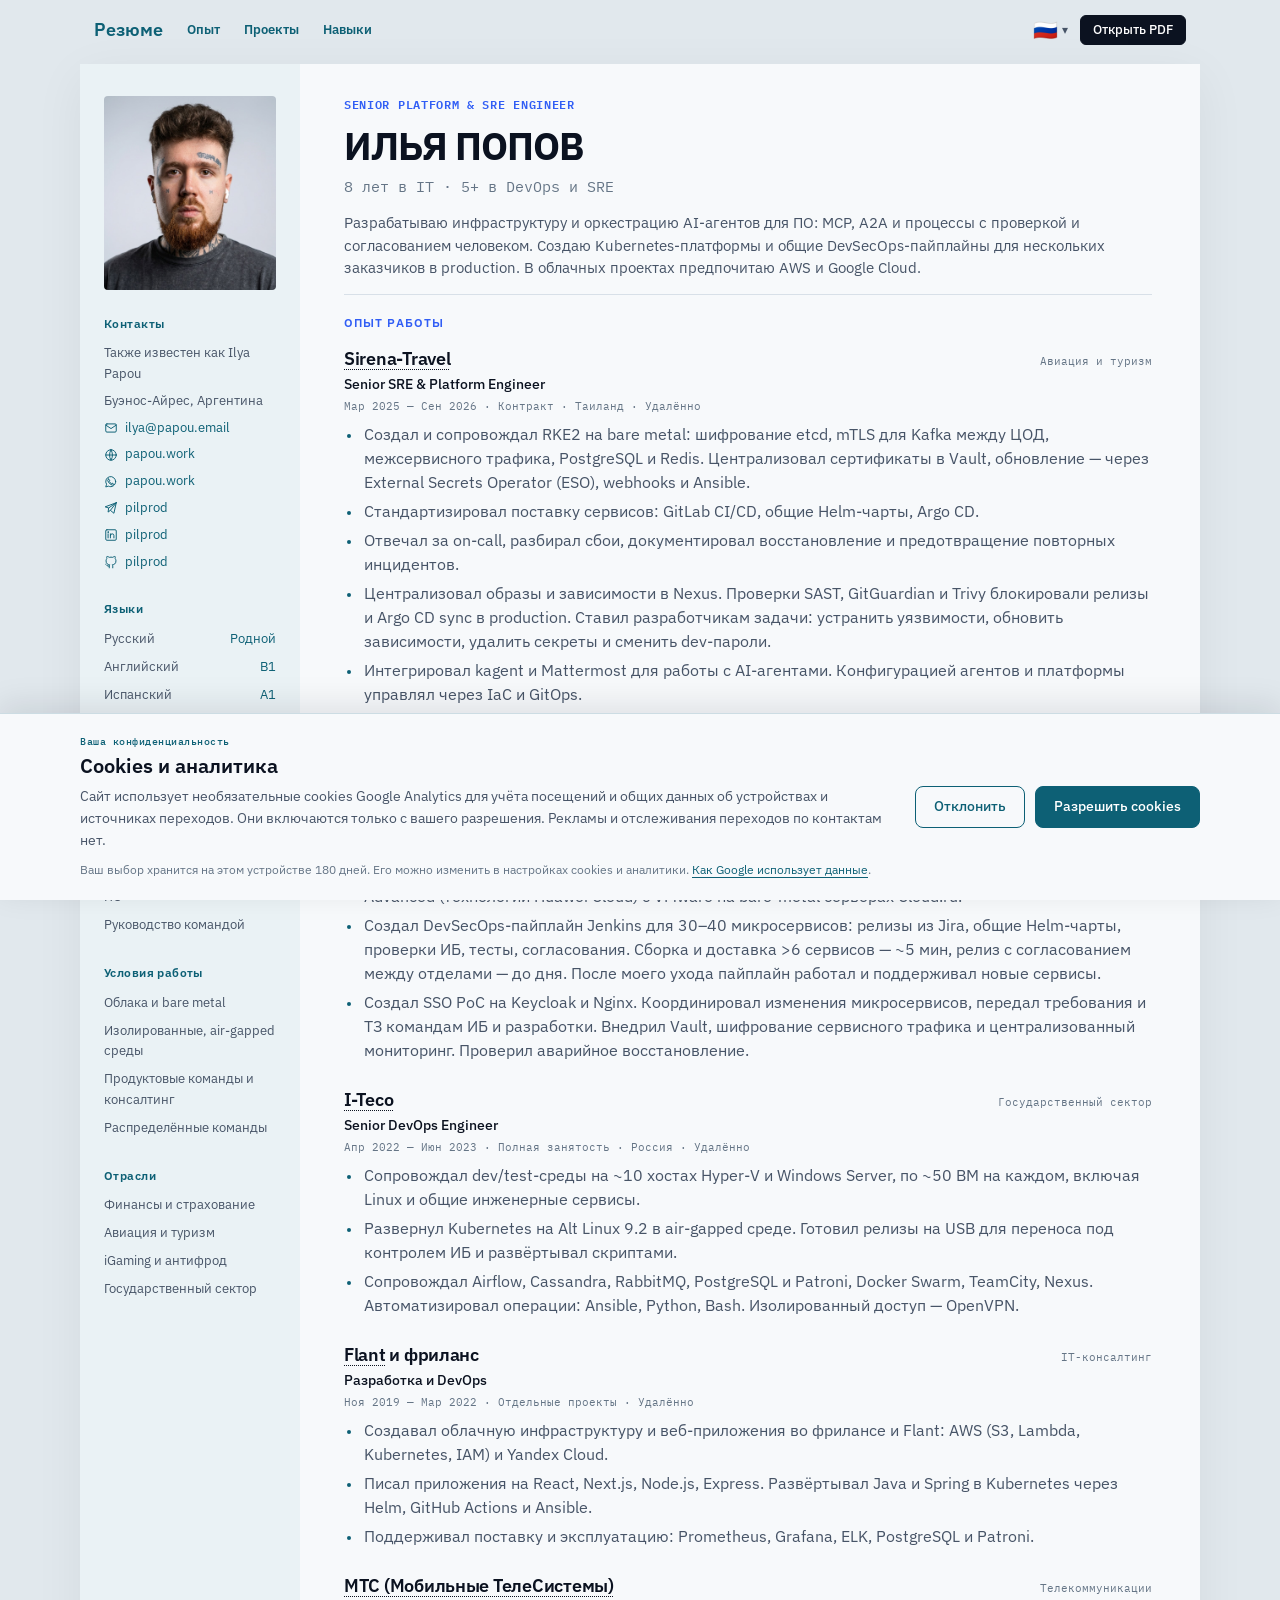
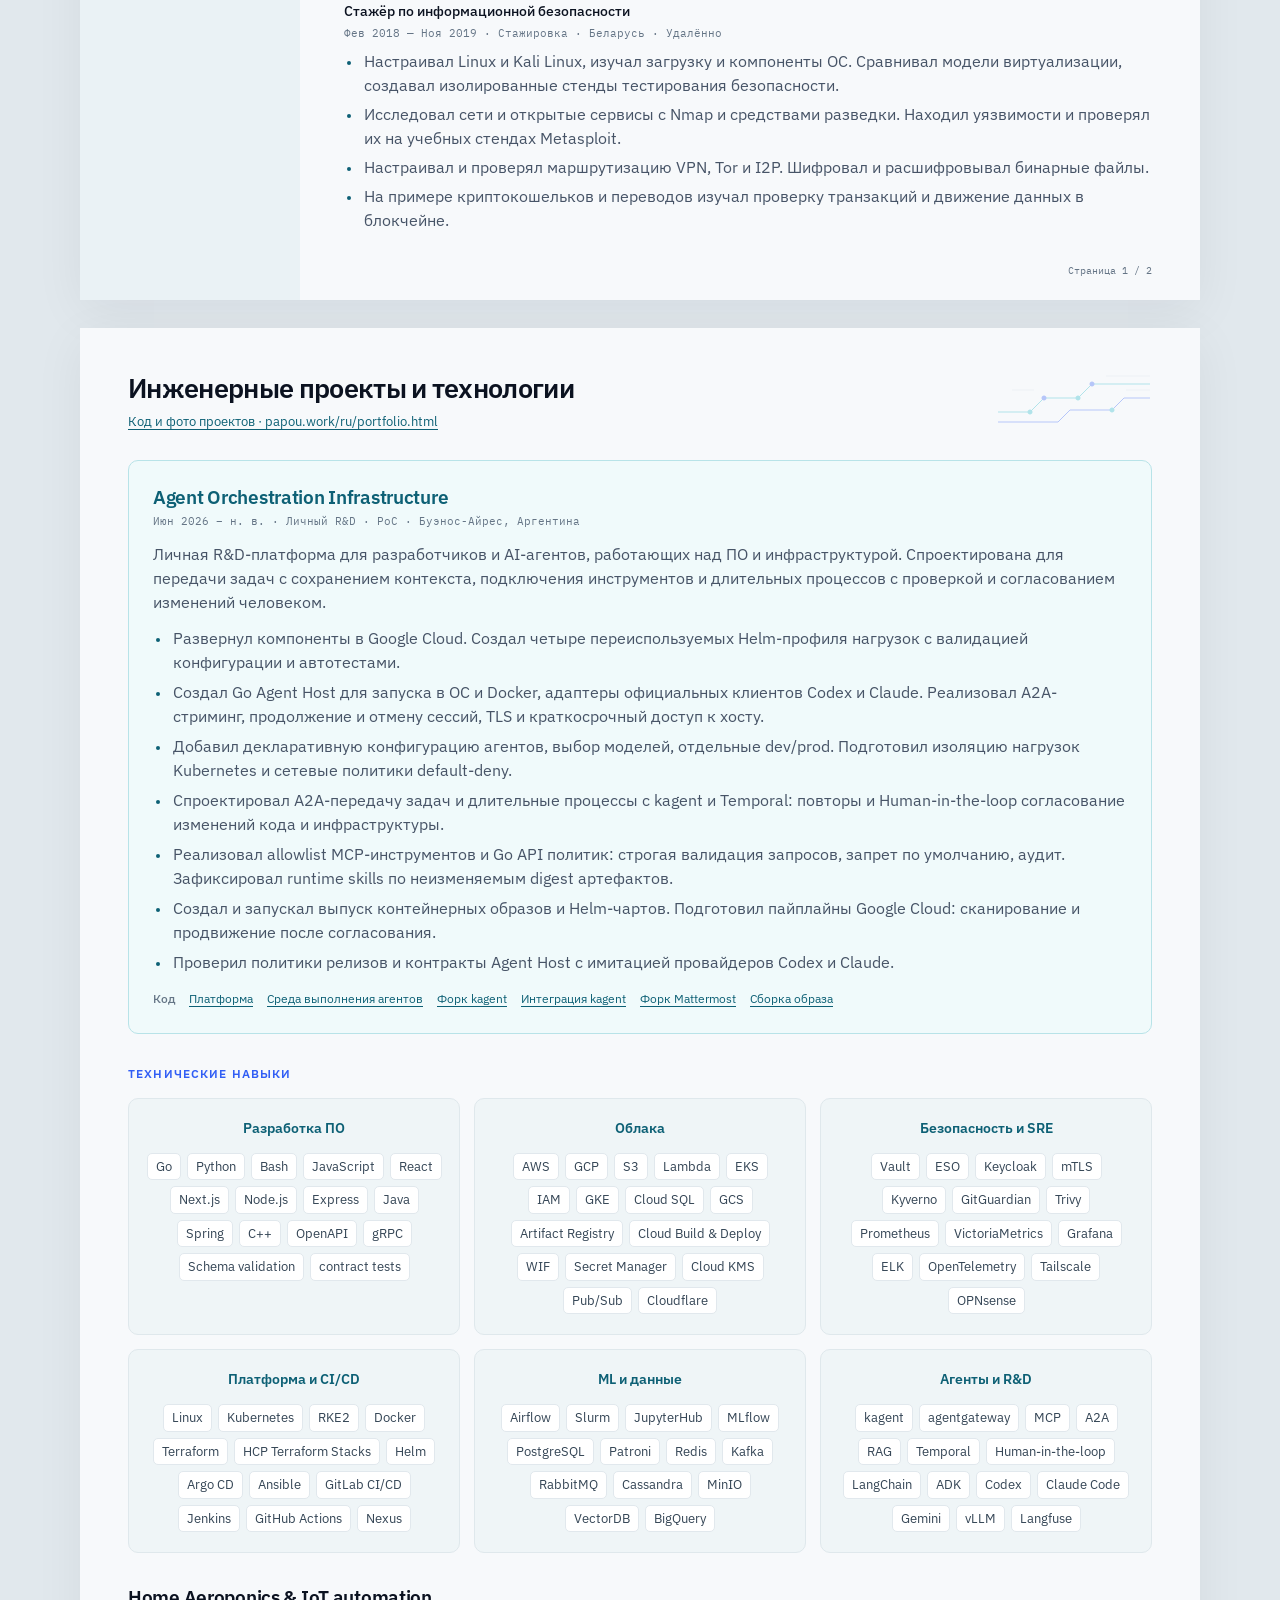
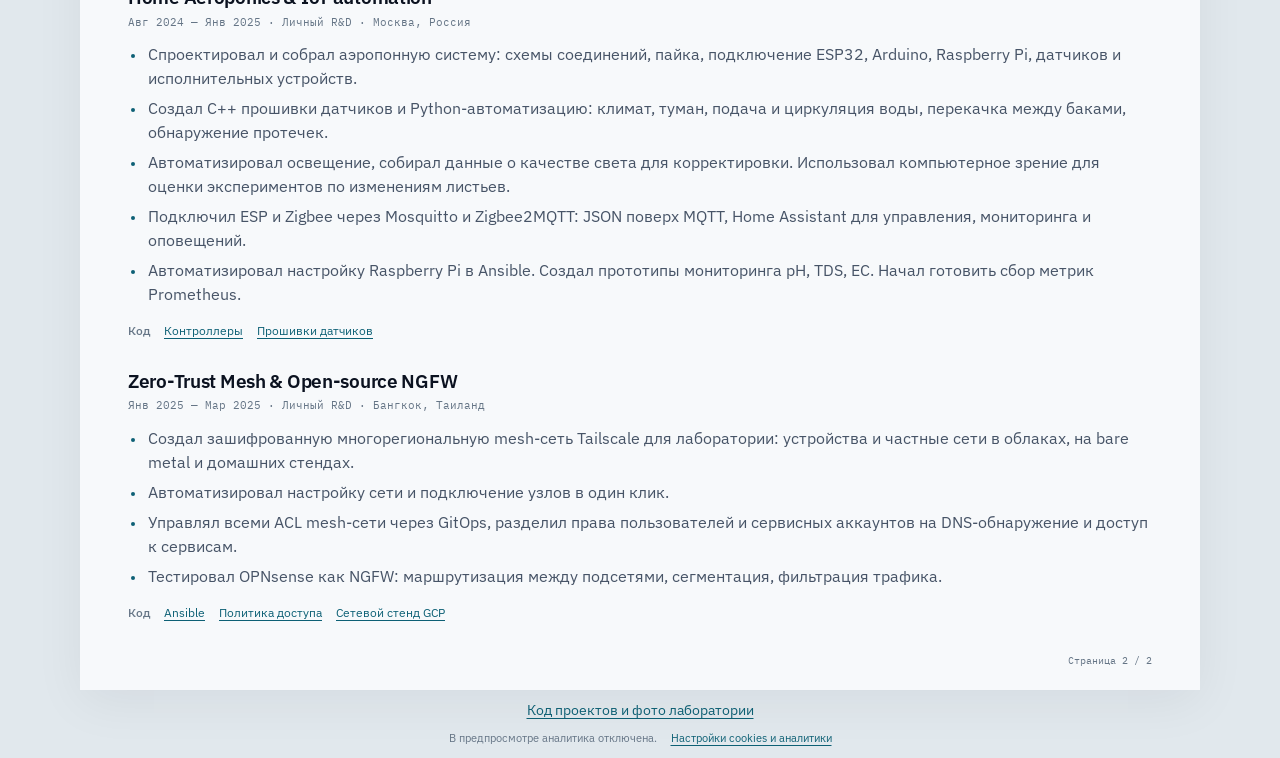
==== ru/index.html @ 6c974ce0 "Group language and PDF actions and move portfolio language first" ====
<!doctype html>
<html lang="ru">
<head>
  <meta charset="utf-8">
  <meta name="viewport" content="width=device-width, initial-scale=1">
  <title>Илья Попов — Senior Platform &amp; SRE Engineer | Резюме</title>
  <meta name="description" content="Илья Попов (Ilya Papou), Senior Platform &amp; SRE Engineer. Kubernetes, AWS, Google Cloud и инфраструктура агентов. Резюме, код на GitHub и R&amp;D-прототипы.">
  <meta name="author" content="Илья Попов">
  <meta name="robots" content="index, follow, max-image-preview:large">
  <meta name="color-scheme" content="light dark">
  <meta name="theme-color" content="#f7f9fb" media="(prefers-color-scheme: light)">
  <meta name="theme-color" content="#131c27" media="(prefers-color-scheme: dark)">
  <meta property="og:type" content="profile">
  <meta property="og:site_name" content="Илья Попов — Резюме">
  <meta property="og:locale" content="ru_RU">
  <meta property="og:title" content="Илья Попов — Senior Platform &amp; SRE Engineer | Резюме">
  <meta property="og:description" content="Илья Попов (Ilya Papou), Senior Platform &amp; SRE Engineer. Kubernetes, AWS, Google Cloud и инфраструктура агентов. Резюме, код на GitHub и R&amp;D-прототипы.">
  <meta property="og:url" content="https://papou.work/ru/">
  <meta property="og:image" content="https://papou.work/assets/social/cv-preview-20260906.jpg">
  <meta property="og:image:secure_url" content="https://papou.work/assets/social/cv-preview-20260906.jpg">
  <meta property="og:image:type" content="image/jpeg">
  <meta property="og:image:width" content="1200">
  <meta property="og:image:height" content="630">
  <meta property="og:image:alt" content="Илья Попов, Senior Platform &amp; SRE Engineer — резюме и R&amp;D-портфолио с портретом.">
  <meta property="profile:first_name" content="Илья">
  <meta property="profile:last_name" content="Попов">
  <meta name="twitter:card" content="summary_large_image">
  <meta name="twitter:title" content="Илья Попов — Senior Platform &amp; SRE Engineer | Резюме">
  <meta name="twitter:description" content="Илья Попов (Ilya Papou), Senior Platform &amp; SRE Engineer. Kubernetes, AWS, Google Cloud и инфраструктура агентов. Резюме, код на GitHub и R&amp;D-прототипы.">
  <meta name="twitter:image" content="https://papou.work/assets/social/cv-preview-20260906.jpg">
  <meta name="twitter:image:alt" content="Илья Попов, Senior Platform &amp; SRE Engineer — резюме и R&amp;D-портфолио с портретом.">
  <link rel="canonical" href="https://papou.work/ru/">
  <link rel="alternate" hreflang="en" href="https://papou.work/">
  <link rel="alternate" hreflang="ru" href="https://papou.work/ru/">
  <link rel="alternate" hreflang="x-default" href="https://papou.work/">
  <link rel="describedby" href="/ru/llms.txt" type="text/plain" title="Обзор резюме для AI-агентов">
  <link rel="describedby" href="/ru/portfolio.jsonld" type="application/ld+json" title="Связи проектов, репозиториев и фотографий">
  <link rel="icon" href="/assets/favicon.svg" type="image/svg+xml">
  <link rel="preload" href="/assets/fonts/ibm-plex-sans.ttf" as="font" type="font/ttf" crossorigin>
  <link rel="stylesheet" href="/styles.css?v=20260906-compact-actions">
  <script type="application/ld+json">{
  "@context": "https://schema.org",
  "@graph": [
    {
      "@type": "WebSite",
      "@id": "https://papou.work/#website",
      "url": "https://papou.work/",
      "name": "Ilya Papou — CV",
      "inLanguage": [
        "en",
        "ru"
      ],
      "publisher": {
        "@id": "https://papou.work/#person"
      }
    },
    {
      "@type": "ProfilePage",
      "@id": "https://papou.work/ru/#profile",
      "url": "https://papou.work/ru/",
      "name": "Илья Попов — Senior Platform & SRE Engineer | Резюме",
      "description": "Илья Попов (Ilya Papou), Senior Platform & SRE Engineer. Kubernetes, AWS, Google Cloud и инфраструктура агентов. Резюме, код на GitHub и R&D-прототипы.",
      "inLanguage": "ru",
      "dateModified": "2026-09-06T22:08:08Z",
      "primaryImageOfPage": {
        "@type": "ImageObject",
        "contentUrl": "https://papou.work/assets/social/cv-preview-20260906.jpg",
        "width": 1200,
        "height": 630
      },
      "mentions": [
        {
          "@id": "https://papou.work/ru/portfolio.html#agent"
        },
        {
          "@id": "https://papou.work/ru/portfolio.html#home"
        },
        {
          "@id": "https://papou.work/ru/portfolio.html#mesh"
        }
      ],
      "isPartOf": {
        "@id": "https://papou.work/#website"
      },
      "mainEntity": {
        "@id": "https://papou.work/#person"
      }
    },
    {
      "@type": "Person",
      "@id": "https://papou.work/#person",
      "name": "Илья Попов",
      "alternateName": [
        "Ilya Popov",
        "PILPROD",
        "pilprod",
        "Ilya Papou"
      ],
      "url": "https://papou.work/",
      "image": "https://papou.work/assets/portrait.jpg",
      "jobTitle": "Senior Platform & SRE Engineer",
      "description": "Разрабатываю инфраструктуру и оркестрацию AI-агентов для ПО: MCP, A2A и процессы с проверкой и согласованием человеком. Создаю Kubernetes-платформы и общие DevSecOps-пайплайны для нескольких заказчиков в production. В облачных проектах предпочитаю AWS и Google Cloud.",
      "homeLocation": {
        "@type": "Place",
        "name": "Буэнос-Айрес, Аргентина"
      },
      "sameAs": [
        "https://www.linkedin.com/in/pilprod/",
        "https://github.com/pilprod"
      ],
      "knowsAbout": [
        "Amazon Web Services (AWS)",
        "Google Cloud",
        "Agent infrastructure",
        "Agent orchestration",
        "MCP",
        "A2A",
        "Human-in-the-loop workflows",
        "Kubernetes",
        "DevSecOps",
        "Platform engineering",
        "Site reliability engineering"
      ]
    }
  ]
}</script>
</head>
<body>
  <a class="skip-link" href="#experience">Перейти к опыту работы</a>
  <div class="site-toolbar">
    <a class="site-brand" href="/ru/" aria-label="Резюме — Главная">Резюме</a>
    <nav aria-label="Разделы резюме">
      <a href="#experience">Опыт</a>
      <a href="#projects">Проекты</a>
      <a href="#technologies">Навыки</a>
      <div class="toolbar-actions">
        <details class="language-menu">
          <summary aria-label="Выбрать язык, текущий: русский"><span class="current-language-flag" aria-hidden="true">🇷🇺</span><span class="language-caret" aria-hidden="true">▾</span></summary>
          <div class="language-options"><a href="/" lang="en"><span aria-hidden="true">🇬🇧</span> Английский</a><a href="/ru/" lang="ru" aria-current="page"><span aria-hidden="true">🇷🇺</span> Русский</a></div>
        </details>
        <a id="open-pdf" class="pdf-action" href="/assets/Ilya%20Popov%20CV%20%E2%80%94%20DevOps%20%26%20SRE%20%E2%80%94%20RU.pdf?v=20260906-compact-consulting">Открыть PDF</a>
      </div>
    </nav>
  </div>
  <main class="cv">
    <section class="cv-page page-one" aria-label="Опыт работы и профиль">
      <header class="identity">
        <div class="identity-copy">
          <p class="eyebrow">Senior Platform &amp; SRE Engineer</p>
          <div class="portrait portrait-mobile">
            <img class="portrait-screen" src="/assets/portrait-source.jpg" width="896" height="1008" alt="Портрет Ильи Попова" fetchpriority="high">
          </div>
          <h1>Илья Попов</h1>
          <p class="headline">8 лет в IT · 5+ в DevOps и SRE</p>
        </div>
        <p class="summary">Разрабатываю инфраструктуру и оркестрацию AI-агентов для ПО: MCP, A2A и процессы с проверкой и согласованием человеком. Создаю Kubernetes-платформы и общие DevSecOps-пайплайны для нескольких заказчиков в production. В облачных проектах предпочитаю AWS и Google Cloud.</p>
      </header>
      <aside class="sidebar" aria-label="Контакты и профиль">
        <div class="portrait">
          <img class="portrait-screen" src="/assets/portrait-source.jpg" width="896" height="1008" alt="Портрет Ильи Попова" fetchpriority="high">
          <img class="portrait-print" src="/assets/portrait-source.jpg" width="896" height="1008" alt="Портрет Ильи Попова" loading="eager" decoding="sync">
        </div>
        <section class="sidebar-section profile-contact">
          <h2>Контакты</h2>
          <address class="contact-list">
            <div class="contact-context">
            <span class="name-alias">Также известен как Ilya Papou</span>
            <span>Буэнос-Айрес, Аргентина</span>
            </div>
            <div class="contact-links">
            <a href="mailto:ilya@papou.email" aria-label="Эл. почта: ilya@papou.email" title="Эл. почта"><svg class="contact-icon" viewBox="0 0 24 24" aria-hidden="true" focusable="false"><rect x="3" y="5" width="18" height="14" rx="2"/><path d="m3 7 9 6 9-6"/></svg>ilya@papou.email</a>
            <a href="https://papou.work/ru/" aria-label="Сайт: papou.work" title="Сайт"><svg class="contact-icon" viewBox="0 0 24 24" aria-hidden="true" focusable="false"><circle cx="12" cy="12" r="9"/><path d="M3 12h18M12 3a18 18 0 0 1 0 18 18 18 0 0 1 0-18Z"/></svg>papou.work</a>
            <a href="https://wa.me/papou.work" aria-label="WhatsApp Business: papou.work" title="WhatsApp Business"><svg class="contact-icon" viewBox="0 0 24 24" aria-hidden="true" focusable="false"><path d="M20 11.5a8.5 8.5 0 0 1-12.4 7.6L3 20.5l1.4-4.6A8.5 8.5 0 1 1 20 11.5Z"/><path d="m8 7 2 3-1 1c.8 1.7 2 2.9 3.7 3.7l1-1 3 2c-.4 1.4-1.3 2-2.7 1.5-3.7-1.2-6.3-3.8-7.5-7.5C6 8.3 6.6 7.4 8 7Z"/></svg>papou.work</a>
            <a href="https://t.me/pilprod" aria-label="Telegram: pilprod" title="Telegram"><svg class="contact-icon" viewBox="0 0 24 24" aria-hidden="true" focusable="false"><path d="m21 3-4 18-6-5-4 3 1-7-6-2L21 3ZM8 12l13-9M11 16l10-13"/></svg>pilprod</a>
            <a href="https://www.linkedin.com/in/pilprod/" aria-label="LinkedIn: pilprod" title="LinkedIn"><svg class="contact-icon" viewBox="0 0 24 24" aria-hidden="true" focusable="false"><rect x="3" y="3" width="18" height="18" rx="2"/><path d="M7 10v7M11 17v-7m0 3a3 3 0 0 1 6 0v4"/><circle cx="7" cy="7" r=".6"/></svg>pilprod</a>
            <a href="https://github.com/pilprod" aria-label="GitHub: pilprod" title="GitHub"><svg class="contact-icon" viewBox="0 0 24 24" aria-hidden="true" focusable="false"><path d="M9 19c-4 1-4-2-6-3m6 6v-3c0-1 .2-1.7.7-2.3-3-.3-6.2-1.5-6.2-6.7 0-1.5.5-2.7 1.4-3.7-.2-.4-.6-1.9.1-3.8 0 0 1.2-.4 4 1.5a14 14 0 0 1 6 0c2.8-1.9 4-1.5 4-1.5.7 1.9.3 3.4.1 3.8 1 1 1.4 2.2 1.4 3.7 0 5.2-3.2 6.4-6.2 6.7.5.6.7 1.3.7 2.3v3"/></svg>pilprod</a>
            </div>
          </address>
        </section>
        <section class="sidebar-section profile-languages">
          <h2>Языки</h2>
          <dl class="language-list">
            <div><dt>Русский</dt><dd>Родной</dd></div>
            <div><dt>Английский</dt><dd>B1</dd></div>
            <div><dt>Испанский</dt><dd>A1</dd></div>
            <div><dt>Немецкий</dt><dd>A1</dd></div>
          </dl>
        </section>
        <div class="profile-details">
          <button class="profile-toggle" type="button" aria-expanded="true" aria-controls="profile-background" hidden>Обо мне и опыте</button>
          <div class="profile-extra" id="profile-background">
            <section class="sidebar-section">
              <h2>Сильные стороны</h2>
              <ul>
                <li>Ответственность за платформу</li>
                <li>Надёжность production</li>
                <li>Автоматизация поставки ПО</li>
                <li>Руководство командой</li>
              </ul>
            </section>
            <section class="sidebar-section">
              <h2>Условия работы</h2>
              <ul>
                <li>Облака и bare metal</li>
                <li>Изолированные, air-gapped среды</li>
                <li>Продуктовые команды и консалтинг</li>
                <li>Распределённые команды</li>
              </ul>
            </section>
            <section class="sidebar-section">
              <h2>Отрасли</h2>
              <ul>
                <li>Финансы и страхование</li>
                <li>Авиация и туризм</li>
                <li>iGaming и антифрод</li>
                <li>Государственный сектор</li>
              </ul>
            </section>
          </div>
        </div>
      </aside>
      <section class="experience" id="experience" aria-labelledby="experience-heading">
        <h2 class="section-label" id="experience-heading">Опыт работы</h2>
          <article class="job">
            <header class="job-header">
              <div class="job-title-line">
                <div class="job-heading">
                <h3 class="company"><a href="https://sirena-travel.com/">Sirena-Travel</a></h3>
                <p class="job-role">Senior SRE &amp; Platform Engineer</p>
                </div>
                <span class="job-domain">Авиация и туризм</span>
              </div>
              <p class="job-meta"><time datetime="2025-03">Мар 2025</time> — <time datetime="2026-09">Сен 2026</time> · Контракт · Таиланд · Удалённо</p>
            </header>
            <ul class="achievements">
              <li>Создал и сопровождал RKE2 на bare metal: шифрование etcd, mTLS для Kafka между ЦОД, межсервисного трафика, PostgreSQL и Redis. Централизовал сертификаты в Vault, обновление — через External Secrets Operator (ESO), webhooks и Ansible.</li>
              <li>Стандартизировал поставку сервисов: GitLab CI/CD, общие Helm-чарты, Argo CD.</li>
              <li>Отвечал за on-call, разбирал сбои, документировал восстановление и предотвращение повторных инцидентов.</li>
              <li>Централизовал образы и зависимости в Nexus. Проверки SAST, GitGuardian и Trivy блокировали релизы и Argo CD sync в production. Ставил разработчикам задачи: устранить уязвимости, обновить зависимости, удалить секреты и сменить dev-пароли.</li>
              <li>Интегрировал kagent и Mattermost для работы с AI-агентами. Конфигурацией агентов и платформы управлял через IaC и GitOps.</li>
            </ul>
          </article>

          <article class="job">
            <header class="job-header">
              <div class="job-title-line">
                <div class="job-heading">
                <h3 class="company"><a href="https://www.sberbank.com/" aria-label="Сбербанк страховой брокер"><span class="company-name-full">Сбербанк страховой брокер</span><span class="company-name-short" aria-hidden="true">Сбербанк страх. брокер</span></a></h3>
                <p class="job-role">Руководитель DevOps</p>
                </div>
                <span class="job-domain">Финансы и страхование</span>
              </div>
              <p class="job-meta"><time datetime="2023-06">Июн 2023</time> — <time datetime="2025-03">Мар 2025</time> · Полная занятость · Россия · Гибрид</p>
            </header>
            <ul class="achievements">
              <li>Создал и возглавил DevOps-команду с 4 прямыми подчинёнными, координировал инфраструктурную группу из ~10 человек. Внедрил общие стандарты, документацию и обмен знаниями.</li>
              <li>Развернул ~8 Kubernetes-кластеров (20+ узлов) через Terraform и GitOps. Связал сервисы Cloud.ru Advanced (технологии Huawei Cloud) с VMware на bare-metal серверах Cloud.ru.</li>
              <li>Создал DevSecOps-пайплайн Jenkins для 30–40 микросервисов: релизы из Jira, общие Helm-чарты, проверки ИБ, тесты, согласования. Сборка и доставка &gt;6 сервисов — ~5 мин, релиз с согласованием между отделами — до дня. После моего ухода пайплайн работал и поддерживал новые сервисы.</li>
              <li>Создал SSO PoC на Keycloak и Nginx. Координировал изменения микросервисов, передал требования и ТЗ командам ИБ и разработки. Внедрил Vault, шифрование сервисного трафика и централизованный мониторинг. Проверил аварийное восстановление.</li>
            </ul>
          </article>

          <article class="job">
            <header class="job-header">
              <div class="job-title-line">
                <div class="job-heading">
                <h3 class="company"><a href="https://www.i-teco.ru/">I-Teco</a></h3>
                <p class="job-role">Senior DevOps Engineer</p>
                </div>
                <span class="job-domain">Государственный сектор</span>
              </div>
              <p class="job-meta"><time datetime="2022-04">Апр 2022</time> — <time datetime="2023-06">Июн 2023</time> · Полная занятость · Россия · Удалённо</p>
            </header>
            <ul class="achievements">
              <li>Сопровождал dev/test-среды на ~10 хостах Hyper-V и Windows Server, по ~50 ВМ на каждом, включая Linux и общие инженерные сервисы.</li>
              <li>Развернул Kubernetes на Alt Linux 9.2 в air-gapped среде. Готовил релизы на USB для переноса под контролем ИБ и развёртывал скриптами.</li>
              <li>Сопровождал Airflow, Cassandra, RabbitMQ, PostgreSQL и Patroni, Docker Swarm, TeamCity, Nexus. Автоматизировал операции: Ansible, Python, Bash. Изолированный доступ — OpenVPN.</li>
            </ul>
          </article>

          <article class="job">
            <header class="job-header">
              <div class="job-title-line">
                <div class="job-heading">
                <h3 class="company"><a href="https://flant.ru/">Flant</a> и фриланс</h3>
                <p class="job-role">Разработка и DevOps</p>
                </div>
                <span class="job-domain">IT-консалтинг</span>
              </div>
              <p class="job-meta"><time datetime="2019-11">Ноя 2019</time> — <time datetime="2022-03">Мар 2022</time> · Отдельные проекты · Удалённо</p>
            </header>
            <ul class="achievements">
              <li>Создавал облачную инфраструктуру и веб-приложения во фрилансе и Flant: AWS (S3, Lambda, Kubernetes, IAM) и Yandex Cloud.</li>
              <li>Писал приложения на React, Next.js, Node.js, Express. Развёртывал Java и Spring в Kubernetes через Helm, GitHub Actions и Ansible.</li>
              <li>Поддерживал поставку и эксплуатацию: Prometheus, Grafana, ELK, PostgreSQL и Patroni.</li>
            </ul>
          </article>

          <article class="job">
            <header class="job-header">
              <div class="job-title-line">
                <div class="job-heading">
                <h3 class="company"><a href="https://mts.ru/">МТС (Мобильные ТелеСистемы)</a></h3>
                <p class="job-role">Стажёр по информационной безопасности</p>
                </div>
                <span class="job-domain">Телекоммуникации</span>
              </div>
              <p class="job-meta"><time datetime="2018-02">Фев 2018</time> — <time datetime="2019-11">Ноя 2019</time> · Стажировка · Беларусь · Удалённо</p>
            </header>
            <ul class="achievements">
              <li>Настраивал Linux и Kali Linux, изучал загрузку и компоненты ОС. Сравнивал модели виртуализации, создавал изолированные стенды тестирования безопасности.</li>
              <li>Исследовал сети и открытые сервисы с Nmap и средствами разведки. Находил уязвимости и проверял их на учебных стендах Metasploit.</li>
              <li>Настраивал и проверял маршрутизацию VPN, Tor и I2P. Шифровал и расшифровывал бинарные файлы.</li>
              <li>На примере криптокошельков и переводов изучал проверку транзакций и движение данных в блокчейне.</li>
            </ul>
          </article>
      </section>
      <footer class="page-number" aria-hidden="true">Страница 1 / 2</footer>
    </section>
    <section class="cv-page page-two" aria-label="Технологии и личные проекты">
      <header class="page-intro">
        <h2>Инженерные проекты и технологии</h2>
        <p><a class="portfolio-overview-link" href="https://papou.work/ru/portfolio.html">Код и фото проектов · papou.work/ru/portfolio.html</a></p>
        <img class="research-motif" src="/assets/research-motif.svg" width="156" height="52" alt="" aria-hidden="true">
      </header>
      <section class="projects projects-featured" id="projects" aria-labelledby="projects-heading">
        <article class="project project-agent">
          <header>
            <h2 class="project-title" id="projects-heading">Agent Orchestration Infrastructure</h2>
            <p class="project-meta"><time datetime="2026-06">Июн 2026</time> – н. в. · Личный R&amp;D · PoC · Буэнос-Айрес, Аргентина</p>
          </header>
          <p class="project-summary">Личная R&amp;D-платформа для разработчиков и AI-агентов, работающих над ПО и инфраструктурой. Спроектирована для передачи задач с сохранением контекста, подключения инструментов и длительных процессов с проверкой и согласованием изменений человеком.</p>
          <ul class="achievements">
              <li>Развернул компоненты в Google Cloud. Создал четыре переиспользуемых Helm-профиля нагрузок с валидацией конфигурации и автотестами.</li>
              <li>Создал Go Agent Host для запуска в ОС и Docker, адаптеры официальных клиентов Codex и Claude. Реализовал A2A-стриминг, продолжение и отмену сессий, TLS и краткосрочный доступ к хосту.</li>
              <li>Добавил декларативную конфигурацию агентов, выбор моделей, отдельные dev/prod. Подготовил изоляцию нагрузок Kubernetes и сетевые политики default-deny.</li>
              <li>Спроектировал A2A-передачу задач и длительные процессы с kagent и Temporal: повторы и Human-in-the-loop согласование изменений кода и инфраструктуры.</li>
              <li>Реализовал allowlist MCP-инструментов и Go API политик: строгая валидация запросов, запрет по умолчанию, аудит. Зафиксировал runtime skills по неизменяемым digest артефактов.</li>
              <li>Создал и запускал выпуск контейнерных образов и Helm-чартов. Подготовил пайплайны Google Cloud: сканирование и продвижение после согласования.</li>
              <li>Проверил политики релизов и контракты Agent Host с имитацией провайдеров Codex и Claude.</li>
            </ul>
          <p class="project-links" data-project="agent"><span class="project-links-label">Код</span> <a href="https://github.com/pilprod/yourown-chat">Платформа</a> <a href="https://github.com/pilprod/substrate">Среда выполнения агентов</a> <a href="https://github.com/pilprod/kagent">Форк kagent</a> <a href="https://github.com/pilprod/yourown-chat-kagent">Интеграция kagent</a> <a href="https://github.com/pilprod/mattermost">Форк Mattermost</a> <a href="https://github.com/pilprod/yourown-chat-mattermost">Сборка образа</a></p>
        </article>
      </section>
      <section class="technologies" id="technologies" aria-labelledby="technology-heading">
        <h2 class="section-label" id="technology-heading">Технические навыки</h2>
        <div class="tech-columns">
            <div class="tech-column">
              <section class="tech-group" data-category="platform">
                <h3>Платформа и CI/CD</h3>
                <ul class="tech-list">
                  <li>Linux</li>
                  <li>Kubernetes</li>
                  <li>RKE2</li>
                  <li class="line-end">Docker</li>
                  <li>Terraform</li>
                  <li class="line-end">HCP Terraform Stacks</li>
                  <li>Helm</li>
                  <li>Argo CD</li>
                  <li class="line-end">Ansible</li>
                  <li>GitLab CI/CD</li>
                  <li class="line-end">Jenkins</li>
                  <li>GitHub Actions</li>
                  <li class="line-end">Nexus</li>
                </ul>
              </section>
              <section class="tech-group" data-category="cloud">
                <h3>Облака</h3>
                <ul class="tech-list">
                  <li>AWS</li>
                  <li class="line-end">GCP</li>
                  <li>S3</li>
                  <li>Lambda</li>
                  <li>EKS</li>
                  <li class="line-end">IAM</li>
                  <li>GKE</li>
                  <li>Cloud SQL</li>
                  <li class="line-end">GCS</li>
                  <li>Artifact Registry</li>
                  <li class="line-end">Cloud Build &amp; Deploy</li>
                  <li data-print-prefix="IAM · ">WIF</li>
                  <li class="line-end">Secret Manager</li>
                  <li>Cloud KMS</li>
                  <li>Pub/Sub</li>
                  <li class="line-end">Cloudflare</li>
                </ul>
              </section>
            </div>
            <div class="tech-column">
              <section class="tech-group" data-category="programming">
                <h3>Разработка ПО</h3>
                <ul class="tech-list">
                  <li>Go</li>
                  <li>Python</li>
                  <li>Bash</li>
                  <li class="line-end">JavaScript</li>
                  <li>React</li>
                  <li>Next.js</li>
                  <li>Node.js</li>
                  <li class="line-end">Express</li>
                  <li>Java</li>
                  <li>Spring</li>
                  <li class="line-end">C++</li>
                  <li>OpenAPI</li>
                  <li class="line-end">gRPC</li>
                  <li>Schema validation</li>
                  <li class="line-end">contract tests</li>
                </ul>
              </section>
              <section class="tech-group" data-category="security">
                <h3>Безопасность и SRE</h3>
                <ul class="tech-list">
                  <li>Vault</li>
                  <li>ESO</li>
                  <li>Keycloak</li>
                  <li>mTLS</li>
                  <li class="line-end">Kyverno</li>
                  <li>GitGuardian</li>
                  <li class="line-end">Trivy</li>
                  <li>Prometheus</li>
                  <li class="line-end">VictoriaMetrics</li>
                  <li>Grafana</li>
                  <li>ELK</li>
                  <li class="line-end">OpenTelemetry</li>
                  <li>Tailscale</li>
                  <li class="line-end">OPNsense</li>
                </ul>
              </section>
            </div>
            <div class="tech-column">
              <section class="tech-group" data-category="data">
                <h3>ML и данные</h3>
                <ul class="tech-list">
                  <li>Airflow</li>
                  <li>Slurm</li>
                  <li>JupyterHub</li>
                  <li class="line-end">MLflow</li>
                  <li>PostgreSQL</li>
                  <li>Patroni</li>
                  <li class="line-end">Redis</li>
                  <li>Kafka</li>
                  <li>RabbitMQ</li>
                  <li class="line-end">Cassandra</li>
                  <li>MinIO</li>
                  <li>VectorDB</li>
                  <li class="line-end">BigQuery</li>
                </ul>
              </section>
              <section class="tech-group" data-category="agents">
                <h3>Агенты и R&amp;D</h3>
                <ul class="tech-list">
                  <li>kagent</li>
                  <li class="line-end">agentgateway</li>
                  <li>MCP</li>
                  <li>A2A</li>
                  <li class="line-end">RAG</li>
                  <li>Temporal</li>
                  <li class="line-end">Human-in-the-loop</li>
                  <li>LangChain</li>
                  <li class="line-end">ADK</li>
                  <li>Codex</li>
                  <li>Claude Code</li>
                  <li class="line-end">Gemini</li>
                  <li>vLLM</li>
                  <li class="line-end">Langfuse</li>
                </ul>
              </section>
            </div>
        </div>
      </section>
      <section class="projects projects-secondary" aria-label="Другие личные проекты">
          <article class="project">
            <header>
              <h3 id="home-aeroponics">Home Aeroponics &amp; IoT automation</h3>
              <p class="project-meta"><time datetime="2024-08">Авг 2024</time> — <time datetime="2025-01">Янв 2025</time> · Личный R&amp;D · Москва, Россия</p>
            </header>
            <ul class="achievements">
              <li>Спроектировал и собрал аэропонную систему: схемы соединений, пайка, подключение ESP32, Arduino, Raspberry Pi, датчиков и исполнительных устройств.</li>
              <li>Создал C++ прошивки датчиков и Python-автоматизацию: климат, туман, подача и циркуляция воды, перекачка между баками, обнаружение протечек.</li>
              <li>Автоматизировал освещение, собирал данные о качестве света для корректировки. Использовал компьютерное зрение для оценки экспериментов по изменениям листьев.</li>
              <li>Подключил ESP и Zigbee через Mosquitto и Zigbee2MQTT: JSON поверх MQTT, Home Assistant для управления, мониторинга и оповещений.</li>
              <li>Автоматизировал настройку Raspberry Pi в Ansible. Создал прототипы мониторинга pH, TDS, EC. Начал готовить сбор метрик Prometheus.</li>
            </ul>
            <p class="project-links" data-project="home"><span class="project-links-label">Код</span> <a href="https://github.com/pilprod/aeroponics-iot-control">Контроллеры</a> <a href="https://github.com/pilprod/aeroponics-sensor-firmware">Прошивки датчиков</a></p>
          </article>

          <article class="project">
            <header>
              <h3 id="zero-trust-mesh">Zero-Trust Mesh &amp; Open-source NGFW</h3>
              <p class="project-meta"><time datetime="2025-01">Янв 2025</time> — <time datetime="2025-03">Мар 2025</time> · Личный R&amp;D · Бангкок, Таиланд</p>
            </header>
            <ul class="achievements">
              <li>Создал зашифрованную многорегиональную mesh-сеть Tailscale для лаборатории: устройства и частные сети в облаках, на bare metal и домашних стендах.</li>
              <li>Автоматизировал настройку сети и подключение узлов в один клик.</li>
              <li>Управлял всеми ACL mesh-сети через GitOps, разделил права пользователей и сервисных аккаунтов на DNS-обнаружение и доступ к сервисам.</li>
              <li>Тестировал OPNsense как NGFW: маршрутизация между подсетями, сегментация, фильтрация трафика.</li>
            </ul>
            <p class="project-links" data-project="mesh"><span class="project-links-label">Код</span> <a href="https://github.com/pilprod/lab-network-automation">Ansible</a> <a href="https://github.com/pilprod/zero-trust-mesh-policy">Политика доступа</a> <a href="https://github.com/pilprod/gcp-ngfw-network-lab">Сетевой стенд GCP</a></p>
          </article>
      </section>
      <footer class="page-number" aria-hidden="true">Страница 2 / 2</footer>
    </section>
  </main>
  <footer class="analytics-footer" aria-label="Материалы портфолио и конфиденциальность">
    <p><a href="/ru/portfolio.html">Код проектов и фото лаборатории</a></p>
    <div id="analytics-tools" hidden>
      <span id="analytics-status" role="status">Аналитика отключена.</span>
      <button id="analytics-settings" type="button" aria-expanded="false" aria-controls="analytics-consent">Настройки cookies и аналитики</button>
    </div>
    <noscript>Необязательные cookies аналитики отключены. Для изменения настройки нужен JavaScript.</noscript>
  </footer>
  <section class="analytics-consent" id="analytics-consent" aria-labelledby="analytics-heading" hidden>
    <div class="analytics-copy">
      <p class="analytics-kicker">Ваша конфиденциальность</p>
      <h2 id="analytics-heading">Cookies и аналитика</h2>
      <p>Сайт использует необязательные cookies Google Analytics для учёта посещений и общих данных об устройствах и источниках переходов. Они включаются только с вашего разрешения. Рекламы и отслеживания переходов по контактам нет.</p>
      <p class="analytics-note">Ваш выбор хранится на этом устройстве 180 дней. Его можно изменить в настройках cookies и аналитики. <a href="https://policies.google.com/technologies/partner-sites" target="_blank" rel="noopener noreferrer">Как Google использует данные</a>.</p>
    </div>
    <div class="analytics-actions">
      <button class="analytics-decline" id="analytics-decline" type="button">Отклонить</button>
      <button class="analytics-allow" id="analytics-allow" type="button">Разрешить cookies</button>
    </div>
  </section>
  <script src="/analytics.js?v=20260906-languages" defer></script>
  <script>
    const screenTitle = document.title;
    const setPrintTitle = () => { document.title = "Ilya Popov CV — DevOps & SRE — RU"; };
    const restoreScreenTitle = () => { document.title = screenTitle; };
    // Native print shortcuts also use the short, filename-safe title.
    window.addEventListener("beforeprint", setPrintTitle);
    window.addEventListener("afterprint", restoreScreenTitle);
    const profileDetails = document.querySelector(".profile-details");
    const profileToggle = document.querySelector(".profile-toggle");
    const wideScreen = window.matchMedia("(min-width: 981px)");
    const setProfileExpanded = (expanded) => {
      profileDetails.dataset.collapsed = String(!expanded);
      profileToggle.setAttribute("aria-expanded", String(expanded));
    };
    const updateProfileLayout = () => setProfileExpanded(wideScreen.matches);
    updateProfileLayout();
    profileToggle.hidden = false;
    profileToggle.addEventListener("click", () => {
      setProfileExpanded(profileToggle.getAttribute("aria-expanded") !== "true");
    });
    wideScreen.addEventListener("change", updateProfileLayout);
  </script>
</body>
</html>
---- styles.css ----
@font-face {
  font-family: "IBM Plex Sans";
  src: url("assets/fonts/ibm-plex-sans.ttf") format("truetype");
  font-style: normal;
  font-weight: 100 700;
  font-display: swap;
}

@font-face {
  font-family: "IBM Plex Mono";
  src: url("assets/fonts/ibm-plex-mono.ttf") format("truetype");
  font-style: normal;
  font-weight: 400;
  font-display: swap;
}

@font-face {
  font-family: "IBM Plex Mono";
  src: url("assets/fonts/ibm-plex-mono-medium.ttf") format("truetype");
  font-style: normal;
  font-weight: 500;
  font-display: swap;
}

@font-face {
  font-family: "IBM Plex Mono";
  src: url("assets/fonts/ibm-plex-mono-semibold.ttf") format("truetype");
  font-style: normal;
  font-weight: 600;
  font-display: swap;
}

:root {
  color-scheme: light;
  --paper: #f7f9fb;
  --sidebar: #eaf2f5;
  --blue: #315ef5;
  --teal: #0d6075;
  --ink: #0b1220;
  --text: #475467;
  --muted: #657586;
  font-family: "IBM Plex Sans", sans-serif;
  font-synthesis: none;
  text-rendering: optimizeLegibility;
  -webkit-font-smoothing: antialiased;
}

*,
*::before,
*::after {
  box-sizing: border-box;
}

html {
  scroll-behavior: smooth;
  scroll-padding-top: 24px;
}

body {
  margin: 0;
  background: #e1e8ed;
  color: var(--text);
  font-size: 15.5px;
  line-height: 1.55;
}

button,
input {
  font: inherit;
}

button,
a {
  -webkit-tap-highlight-color: transparent;
}

a {
  color: var(--teal);
  text-decoration-thickness: 1px;
  text-underline-offset: 3px;
}

a:hover {
  color: var(--blue);
}

a:focus-visible,
button:focus-visible {
  outline: 3px solid var(--blue);
  outline-offset: 4px;
  border-radius: 2px;
}

img {
  display: block;
  max-width: 100%;
}

h1,
h2,
h3,
p,
ul,
dl,
dd {
  margin: 0;
}

h1,
h2,
h3 {
  color: var(--ink);
}

[hidden] {
  display: none !important;
}

.print-only {
  display: none;
}

.analytics-footer {
  display: grid;
  place-items: center;
  min-height: 44px;
  max-width: 1120px;
  margin: 0 auto;
  padding: 10px 24px;
  color: var(--muted);
  font-size: 11px;
  line-height: 20px;
}

.analytics-footer > p {
  font-size: 14px;
  margin-bottom: 8px;
}

.analytics-footer > div {
  display: flex;
  justify-content: center;
  align-items: center;
  flex-wrap: wrap;
  gap: 4px 14px;
}

.analytics-footer button {
  border: 0;
  padding: 0;
  background: transparent;
  color: var(--teal);
  cursor: pointer;
  text-decoration: underline;
  text-underline-offset: 3px;
}

.analytics-consent {
  position: fixed;
  z-index: 20;
  inset: auto 0 0;
  display: grid;
  grid-template-columns: minmax(0, 1fr) auto;
  align-items: center;
  gap: 28px;
  width: 100%;
  max-height: calc(100dvh - 24px);
  overflow: auto;
  margin: 0;
  padding: 20px max(24px, calc((100vw - 1120px) / 2));
  padding-bottom: max(20px, env(safe-area-inset-bottom));
  border: 0;
  border-top: 1px solid #ccdce3;
  border-radius: 0;
  background: var(--paper);
  box-shadow: 0 -8px 30px rgb(11 18 32 / 10%);
  font-size: 14px;
  line-height: 1.55;
}

.analytics-kicker {
  margin-bottom: 4px;
  color: var(--teal);
  font-family: "IBM Plex Mono", monospace;
  font-size: 10px;
  font-weight: 500;
  letter-spacing: .05em;
}

.analytics-copy h2 {
  margin-bottom: 8px;
  font-size: 20px;
  font-weight: 600;
  line-height: 1.25;
}

.analytics-note {
  margin-top: 10px;
  font-size: 12px;
  color: var(--muted);
}

.analytics-actions {
  display: flex;
  justify-content: flex-end;
  flex-wrap: wrap;
  gap: 10px;
  margin-top: 0;
}

.analytics-actions button {
  min-height: 42px;
  border: 1px solid var(--teal);
  border-radius: 8px;
  padding: 9px 18px;
  font-weight: 500;
  cursor: pointer;
}

.analytics-decline {
  background: transparent;
  color: var(--teal);
}

.analytics-allow {
  background: var(--teal);
  color: white;
}

.analytics-actions button:hover {
  box-shadow: 0 0 0 2px rgb(13 96 117 / 15%);
}

@media screen and (max-width: 800px) {
  .analytics-consent {
    grid-template-columns: minmax(0, 1fr);
    gap: 16px;
    padding: 16px 20px;
    padding-bottom: max(16px, env(safe-area-inset-bottom));
  }
}

@media screen and (max-width: 480px) {
  .analytics-actions button {
    flex: 1;
    padding-inline: 10px;
  }
}

@media print {
  .analytics-footer,
  .analytics-consent {
    display: none !important;
  }
}

.skip-link {
  position: absolute;
  z-index: 10;
  top: 12px;
  left: 12px;
  padding: 10px 16px;
  transform: translateY(-160%);
  background: white;
  color: var(--ink);
  border-radius: 6px;
}

.skip-link:focus {
  transform: translateY(0);
}

.site-toolbar {
  display: flex;
  align-items: center;
  justify-content: flex-end;
  gap: 24px;
  max-width: 1120px;
  margin: 0 auto;
  padding: 12px 2px 0;
  font-size: 13px;
}

.site-brand {
  flex-shrink: 0;
  color: var(--teal);
  font-size: 18px;
  font-weight: 600;
  line-height: 30px;
}

.site-toolbar nav {
  flex: 1;
  min-width: 0;
  display: flex;
  flex-wrap: wrap;
  align-items: center;
  justify-content: flex-start;
  width: 100%;
  min-height: 36px;
  gap: 8px 24px;
}

.site-toolbar a {
  text-decoration: none;
}

.site-toolbar .pdf-action {
  color: white;
  margin-left: auto;
  display: inline-flex;
  align-items: center;
  justify-content: center;
  min-height: 30px;
  padding: 3px 12px;
  border: 1px solid var(--ink);
  border-radius: 6px;
  background: var(--ink);
  font-size: 13px;
  font-weight: 500;
  white-space: nowrap;
}

.site-toolbar .pdf-action:hover {
  border-color: #182234;
  background: #182234;
  color: white;
}

.cv {
  display: grid;
  gap: 28px;
  max-width: 1120px;
  margin: 16px auto 0;
}

.cv-page {
  position: relative;
  min-width: 0;
  background: var(--paper);
  box-shadow: 0 12px 48px rgb(11 18 32 / 6%);
}

.page-one {
  display: grid;
  grid-template-columns: 220px minmax(0, 1fr);
  grid-template-rows: auto 1fr auto;
  column-gap: 44px;
  padding-right: 48px;
}

.identity {
  position: relative;
  grid-column: 2;
  grid-row: 1;
  min-width: 0;
  margin-top: 44px;
  margin-bottom: 34px;
  padding-right: 124px;
}

.identity-copy {
  display: contents;
}

.eyebrow {
  margin-bottom: 10px;
  color: var(--teal);
  font-family: "IBM Plex Mono", monospace;
  font-size: 10px;
  line-height: 1.6;
  letter-spacing: 0.1em;
  text-transform: uppercase;
}

.identity h1 {
  font-size: clamp(32px, 4vw, 42px);
  font-weight: 600;
  line-height: 1.12;
  letter-spacing: -0.035em;
}

.headline {
  margin-top: 10px;
  color: var(--muted);
  font-family: "IBM Plex Mono", monospace;
  font-size: 16px;
  font-weight: 400;
  line-height: 1.4;
}

.summary {
  margin-top: 15px;
  font-size: 14px;
  line-height: 1.55;
}

.portrait {
  position: relative;
  width: 100%;
  aspect-ratio: 8 / 9;
  margin: 0 0 26px;
  border-radius: 9px;
  background: var(--sidebar);
  overflow: hidden;
}

.portrait img {
  width: 100%;
  height: 100%;
  object-fit: cover;
  /* Figma-based crop, tightened slightly to keep the shirt lettering out. */
  transform: scale(1.1);
  transform-origin: 50% 25%;
}

.portrait .portrait-print {
  display: none;
}

.portrait-mobile {
  display: none;
}

.profile-details {
  margin-top: 29px;
}

.profile-toggle {
  display: none;
}

.sidebar {
  grid-column: 1;
  grid-row: 1 / -1;
  min-width: 0;
  padding: 46px 24px 40px;
  background: var(--sidebar);
  font-size: 13px;
  line-height: 1.6;
}

.sidebar-section + .sidebar-section {
  margin-top: 29px;
}

.sidebar-section h2 {
  margin-bottom: 11px;
  color: var(--teal);
  font-size: 12px;
  font-weight: 600;
  line-height: 1.4;
  letter-spacing: 0.035em;
}

.sidebar-section p + p {
  margin-top: 7px;
}

.sidebar ul {
  display: grid;
  gap: 7px;
  padding: 0;
  list-style: none;
}

.contact-list {
  display: grid;
  gap: 7px;
  font-style: normal;
  overflow-wrap: anywhere;
}

.contact-context,
.contact-links {
  display: contents;
}

.contact-list a {
  display: inline-flex;
  align-items: center;
  gap: 7px;
  text-decoration: none;
}

.contact-icon {
  width: 14px;
  height: 14px;
  flex: 0 0 14px;
  fill: none;
  stroke: currentColor;
  stroke-width: 1.65;
  stroke-linecap: round;
  stroke-linejoin: round;
}

.language-list {
  display: grid;
  grid-template-columns: 1fr auto;
  gap: 7px 10px;
}

.language-list dd {
  color: var(--teal);
  text-align: right;
}

.language-list > div {
  display: contents;
}

.experience {
  grid-column: 2;
  grid-row: 2;
  min-width: 0;
}

.section-label {
  margin-bottom: 23px;
  color: var(--blue);
  font-size: 12px;
  font-weight: 600;
  line-height: 1.4;
  letter-spacing: 0.095em;
  text-transform: uppercase;
}

.job + .job {
  margin-top: 29px;
}

.job-header {
  margin-bottom: 10px;
}

.job-title-line {
  display: grid;
  grid-template-columns: minmax(0, 1fr) fit-content(42%);
  align-items: baseline;
  column-gap: 12px;
}

.job-heading {
  min-width: 0;
}

.company a {
  color: inherit;
  text-decoration: none;
}

.company a:hover {
  color: var(--teal);
}

.company-name-short {
  display: none;
}

.company,
.project h3,
.project-title {
  font-size: 19px;
  font-weight: 600;
  line-height: 1.3;
  letter-spacing: -0.015em;
}

.domain {
  color: var(--teal);
  font-size: 11px;
  line-height: 1.4;
}

.job-role {
  margin-top: 3px;
  color: var(--ink);
  font-size: 14px;
  font-weight: 500;
}

.job-meta,
.project-meta {
  margin-top: 4px;
  color: var(--muted);
  font-family: "IBM Plex Mono", monospace;
  font-size: 10.5px;
  font-weight: 400;
  line-height: 1.55;
}

.job-domain {
  min-width: 0;
  color: var(--muted);
  font-family: "IBM Plex Mono", monospace;
  font-size: 10.5px;
  font-weight: 400;
  line-height: 1.55;
  text-align: right;
  overflow-wrap: anywhere;
}

.achievements {
  padding-left: 1.15em;
}

.achievements li {
  padding-left: 0.15em;
}

.achievements li + li {
  margin-top: 6px;
}

.achievements li::marker {
  color: var(--teal);
  font-size: 0.75em;
}

.page-number {
  color: var(--muted);
  font-family: "IBM Plex Mono", monospace;
  font-size: 10px;
  text-align: right;
  line-height: 1;
}

.page-one > .page-number {
  grid-column: 2;
  grid-row: 3;
  margin: 34px 0 24px;
}

.page-two {
  padding: 44px 48px 24px;
}

.page-intro {
  position: relative;
  margin-bottom: 29px;
  padding-right: 180px;
}

.research-motif {
  position: absolute;
  top: 0;
  right: 0;
  width: 156px;
  height: 52px;
  pointer-events: none;
}

.page-intro h2 {
  font-size: 27px;
  font-weight: 600;
  line-height: 1.2;
  letter-spacing: -0.025em;
}

.page-intro p {
  margin-top: 7px;
  color: var(--teal);
  font-size: 13px;
}

.technologies .section-label {
  margin-bottom: 17px;
}

.tech-columns {
  display: grid;
  grid-template-columns: repeat(3, minmax(0, 1fr));
  gap: 18px;
}

.tech-column {
  min-width: 0;
  padding: 18px;
  border-radius: 8px;
  background: var(--sidebar);
}

.tech-group + .tech-group {
  margin-top: 20px;
}

.tech-group h3 {
  margin-bottom: 7px;
  color: var(--teal);
  font-size: 13px;
  font-weight: 600;
  line-height: 1.4;
}

.tech-list {
  padding: 0;
  list-style: none;
  font-size: 13px;
  line-height: 1.65;
}

.projects {
  margin-top: 35px;
}

.project + .project {
  margin-top: 28px;
}

.project header {
  margin-bottom: 12px;
}

.projects-featured {
  margin: 0 0 35px;
}

.project-agent {
  padding: 24px;
  border: 1px solid #b8e3e8;
  border-radius: 10px;
  background: #f0fafb;
}

.project-agent .project-title {
  color: var(--teal);
}

.project-summary {
  margin-bottom: 12px;
}

.project-links {
  display: flex;
  flex-wrap: wrap;
  align-items: baseline;
  gap: 4px 14px;
  margin-top: 16px;
  font-size: 12px;
}

.project-links-label {
  color: var(--muted);
  font-weight: 500;
}

.project-links a {
  white-space: nowrap;
}

.page-two > .page-number {
  margin-top: 34px;
}

@media screen {
  .company a {
    text-decoration: underline dotted;
    text-decoration-thickness: 1px;
    text-underline-offset: 4px;
  }

  .company a:hover {
    text-decoration-style: solid;
  }

  .site-toolbar > .site-brand,
  .site-toolbar nav a:not(.pdf-action) {
    transform: none;
  }

  .cv {
    /* Grow the outer gutters smoothly instead of taking space away at 641px. */
    width: min(1120px, calc(100% - clamp(0px, 12.5vw - 80px, 48px)));
  }

  .site-toolbar {
    width: min(1120px, calc(100% - 48px));
  }

  .identity {
    display: grid;
    grid-template-columns: minmax(0, 1fr);
    gap: 14px 24px;
    margin-block: 32px 20px;
    padding: 0 0 14px;
    border-bottom: 1px solid #d8e0e8;
  }

  .identity-copy {
    display: flex;
    flex-direction: column;
    align-items: flex-start;
    grid-column: 1;
    grid-row: 1;
    gap: 8px;
    min-width: 0;
    align-self: center;
  }

  .identity .eyebrow,
  .identity .headline {
    margin: 0;
  }

  .identity .eyebrow {
    color: var(--blue);
    font-size: 11.5px;
    font-weight: 600;
    line-height: 16px;
    letter-spacing: 0.06em;
  }

  .identity h1 {
    font-size: 38px;
    font-weight: 700;
    line-height: 1.16;
    letter-spacing: -0.025em;
    text-transform: uppercase;
  }

  .identity .headline {
    color: var(--muted);
    font-size: 15px;
    font-weight: 400;
    line-height: 22px;
  }

  .identity .summary {
    grid-column: 1 / -1;
    grid-row: 2;
    margin: 0;
    font-size: 15px;
    line-height: 1.5;
  }

  /* A readable middle ground between spacious screen cards and dense print. */
  .experience > .section-label {
    margin-bottom: 16px;
    font-size: 11.5px;
    line-height: 16px;
  }

  .experience .job + .job {
    margin-top: 26px;
  }

  .experience .job-header {
    margin-bottom: 8px;
  }

  .experience .company {
    font-size: 18px;
    line-height: 24px;
  }

  .experience .job-role {
    margin-top: 3px;
    line-height: 20px;
  }

  .experience .job-meta {
    margin-top: 4px;
    font-size: 11px;
    line-height: 16px;
  }

  .experience .achievements li + li {
    margin-top: 5px;
  }

  .page-intro {
    margin-bottom: 28px;
  }

  .projects-featured {
    margin-bottom: 32px;
  }

  .projects-secondary {
    margin-top: 32px;
  }

  .technologies .section-label {
    margin-bottom: 16px;
  }

  .portrait {
    width: var(--portrait-width);
    border-radius: 4px;
  }

  .sidebar {
    --portrait-width: 172px;
    position: relative;
    align-self: stretch;
    padding-top: 32px;
    border-radius: 0;
  }

  .contact-list {
    row-gap: 6px;
  }

  .tech-columns {
    /* Size cards by their container, with at most three columns. */
    grid-template-columns: repeat(auto-fit, minmax(min(100%, max(15.5rem, (100% - 28px) / 3)), 1fr));
    gap: 14px;
  }

  .tech-group {
    grid-column: auto;
  }

  .tech-column {
    display: contents;
  }

  .tech-group,
  .tech-group + .tech-group {
    display: flex;
    flex-direction: column;
    gap: 14px;
    min-width: 0;
    margin: 0;
    padding: 20px 16px;
    border: 1px solid #dfe8ec;
    border-radius: 10px;
    background: #eff5f7;
  }

  .tech-group h3 {
    margin: 0;
    color: var(--teal);
    font-size: 14px;
    line-height: 1.4;
    text-align: center;
    text-wrap: balance;
  }

  .tech-list {
    display: flex;
    flex-wrap: wrap;
    justify-content: center;
    align-content: start;
    gap: 6px;
  }

  .tech-list li {
    max-width: 100%;
    padding: 4px 8px;
    border: 1px solid #e1e8ed;
    border-radius: 5px;
    background: #fff;
    color: #344555;
    font-size: 12.5px;
    line-height: 1.4;
    text-align: center;
    overflow-wrap: break-word;
  }

  [data-category="programming"] { order: 1; }
  [data-category="cloud"] { order: 2; }
  [data-category="security"] { order: 3; }
  [data-category="platform"] { order: 4; }
  [data-category="data"] { order: 5; }
  [data-category="agents"] { order: 6; }
}

@media screen and (min-width: 981px) {
  .identity .eyebrow {
    /* Optically match section spacing: the larger name has more space above its glyphs. */
    margin-bottom: 4px;
  }
}

@media screen and (max-width: 1180px) {
  .sidebar {
    --portrait-width: 152px;
  }

  .page-one {
    grid-template-columns: 200px minmax(0, 1fr);
    column-gap: 32px;
    padding-right: 32px;
  }

  .page-two {
    padding-inline: clamp(20px, 3.75vw - 4px, 32px);
  }
}

@media screen and (max-width: 980px) {
  .page-one {
    grid-template-columns: minmax(0, 1fr);
    grid-template-rows: auto auto 1fr auto;
    gap: 0;
    padding: 0 clamp(20px, 3.75vw - 4px, 32px);
  }

  .identity {
    grid-column: 1;
    grid-row: 1;
    margin: 28px 0 22px;
  }

  .sidebar {
    --portrait-width: 160px;
    position: static;
    grid-column: 1;
    grid-row: 2;
    display: grid;
    grid-template-columns: var(--portrait-width) minmax(0, 1fr);
    gap: 22px 24px;
    padding: 22px clamp(20px, 1.25vw + 12px, 24px);
    border-radius: 10px;
  }

  .portrait {
    grid-column: 1;
    grid-row: 1;
    align-self: start;
    margin: 0;
  }

  .profile-contact {
    grid-column: 2;
    grid-row: 1;
    min-width: 0;
  }

  .contact-list {
    grid-template-columns: repeat(2, minmax(0, 1fr));
    gap: 10px 24px;
  }

  .contact-context > span {
    grid-column: 1 / -1;
  }

  .profile-languages {
    grid-column: 1 / -1;
    grid-row: 2;
    min-width: 0;
  }

  .language-list {
    grid-template-columns: repeat(4, minmax(0, 1fr));
    gap: 8px;
  }

  .language-list > div {
    display: flex;
    flex-direction: column;
    gap: 2px;
  }

  .language-list dd {
    text-align: left;
  }

  .sidebar-section + .sidebar-section {
    margin-top: 0;
  }

  .profile-details {
    grid-column: 1 / -1;
    margin: 0;
    padding-top: 14px;
    border-top: 1px solid #d4e2e7;
  }

  .profile-toggle {
    appearance: none;
    display: flex;
    align-items: center;
    justify-content: space-between;
    gap: 16px;
    width: 100%;
    min-height: 30px;
    padding: 0;
    border: 0;
    background: transparent;
    color: var(--teal);
    text-align: left;
    font-weight: 500;
    cursor: pointer;
  }

  .profile-toggle::after {
    content: "+";
    font-size: 20px;
    line-height: 1;
  }

  .profile-toggle[aria-expanded="true"]::after {
    content: "−";
  }

  .profile-toggle:focus-visible {
    outline: 2px solid var(--blue);
    outline-offset: 4px;
    border-radius: 3px;
  }

  .profile-extra {
    display: grid;
    grid-template-columns: repeat(auto-fit, minmax(min(100%, 10rem), 1fr));
    gap: 20px;
    padding-top: 18px;
  }

  .profile-extra > .sidebar-section {
    min-width: 0;
  }

  /* Collapse only on screen so printing never depends on browser print events. */
  .profile-details[data-collapsed="true"] .profile-extra {
    display: none;
  }

  .experience {
    grid-column: 1;
    grid-row: 3;
    padding-top: 28px;
  }

  .page-one > .page-number {
    grid-column: 1;
    grid-row: 4;
  }
}

@media screen and (max-width: 850px) {
  .page-intro {
    padding-right: 0;
  }

  .research-motif {
    display: none;
  }

  .site-toolbar {
    gap: 12px;
  }

  .site-toolbar nav {
    width: 100%;
    gap: 8px 18px;
  }

}

@media screen and (min-width: 641px) {
  .site-toolbar {
    /* Match the CV edges, then inset navigation like the tablet layout. */
    width: min(1120px, calc(100% - clamp(0px, 12.5vw - 80px, 48px)));
    padding-inline: 14px;
  }

  .site-toolbar nav a:not(.pdf-action) {
    font-weight: 600;
  }
}

@media screen and (max-width: 640px) {
  body {
    font-size: 15px;
  }

  .site-toolbar {
    width: 100%;
    padding: 12px 20px;
    flex-wrap: nowrap;
    gap: 16px;
  }

  .site-brand {
    flex-basis: auto;
  }

  .site-toolbar > .site-brand,
  .site-toolbar nav a:not(.pdf-action) {
    transform: none;
  }

  .site-toolbar nav {
    justify-content: flex-start;
    flex-wrap: nowrap;
    font-size: 13px;
    line-height: 20px;
    gap: 12px;
  }

  .site-toolbar nav a {
    font-weight: 600;
    flex-shrink: 0;
    white-space: nowrap;
    display: inline-flex;
    align-items: center;
    justify-content: center;
    min-height: 36px;
  }

  .site-toolbar a:focus-visible {
    outline-offset: 2px;
  }

  .site-toolbar .pdf-action {
    min-height: 30px;
    font-size: 13px;
    padding: 2px 8px;
  }

  .cv {
    width: 100%;
    margin: 0;
    gap: 16px;
  }

  .cv-page {
    box-shadow: none;
  }

  .page-one {
    padding-inline: 20px;
  }

  .identity {
    margin-top: 24px;
    margin-bottom: 20px;
    padding-bottom: 0;
    row-gap: 16px;
    border-bottom: 0;
  }

  .identity-copy {
    display: grid;
    grid-template-columns: max-content minmax(0, 1fr);
    align-items: start;
    gap: 6px;
    text-align: left;
  }

  .identity .portrait-mobile {
    display: block;
    grid-column: 1;
    grid-row: 2;
    /* The name sets this track's width, not the image's intrinsic size. */
    contain: inline-size;
    width: calc(100% - 2px);
    margin: 10px 0;
  }

  .identity h1 {
    grid-column: 1;
    grid-row: 3;
    font-size: 30px;
    margin-top: 4px;
  }

  .identity .eyebrow,
  .identity .headline {
    grid-column: 1 / -1;
  }

  .identity .eyebrow {
    grid-row: 1;
    margin-bottom: 4px;
    font-size: 10px;
    line-height: 15px;
  }

  .identity .headline {
    grid-row: 4;
    /* Tighten only the name-to-experience gap; preserve photo spacing. */
    margin-top: -4px;
    margin-bottom: 4px;
    font-size: 14px;
    line-height: 20px;
  }

  .project-agent {
    padding: 18px;
  }

  .sidebar {
    grid-template-columns: minmax(0, 1fr);
    padding: 20px;
    gap: 20px;
    font-size: 12.5px;
  }

  .sidebar > .portrait {
    display: none;
  }

  .profile-contact {
    grid-column: 1;
    grid-row: 1;
  }

  .sidebar-section h2 {
    margin-bottom: 8px;
  }

  .section-label {
    margin-bottom: 19px;
  }

  .company,
  .project h3,
  .project-title {
    font-size: 18px;
  }

  .job + .job {
    margin-top: 28px;
  }

  .job-title-line {
    gap: 4px 10px;
  }

  .company-name-full {
    display: none;
  }

  .company-name-short {
    display: inline;
    white-space: nowrap;
  }

  .job-title-line:has(.company-name-short) {
    grid-template-columns: max-content minmax(0, 1fr);
  }

  .page-two {
    padding: 28px 20px 22px;
  }

  .page-intro h2 {
    font-size: 25px;
  }
}

@media screen and (max-width: 640px) {
  .profile-extra {
    text-align: center;
  }

  .contact-list {
    grid-template-columns: minmax(0, 1fr);
    gap: 14px;
  }

  .contact-context {
    display: grid;
    gap: 4px;
  }

  .contact-links {
    display: grid;
    grid-template-columns: minmax(0, 1.2fr) minmax(0, 1fr);
    gap: 8px 12px;
  }

  .sidebar .profile-languages {
    grid-row: 2;
    margin-top: 0;
  }

  .profile-details {
    grid-row: 3;
  }

  .profile-toggle {
    position: relative;
    justify-content: center;
    padding-inline: 26px;
    text-align: center;
  }

  .profile-toggle::after {
    position: absolute;
    right: 0;
    top: 50%;
    transform: translateY(-50%);
  }

  .profile-languages h2 {
    margin-bottom: 12px;
  }

  .language-list > div {
    gap: 4px;
  }

  .language-list dt {
    font-size: 11.5px;
  }

}

@media screen and (max-width: 580px) {
  .tech-group,
  .tech-group + .tech-group {
    padding: 18px 14px;
    gap: 12px;
  }

  .tech-list li {
    font-size: 13px;
  }
}

@media screen and (min-width: 641px) and (max-width: 980px) {
  .portrait {
    align-self: start;
  }

  .profile-contact {
    align-self: stretch;
    display: flex;
    flex-direction: column;
    padding-block: 4px;
  }

  .profile-contact > h2 {
    margin-bottom: 12px;
  }

  .contact-list {
    flex: 1;
    grid-template-columns: minmax(0, 1fr);
    align-content: space-between;
    row-gap: 12px;
  }

  .contact-context {
    display: grid;
    grid-column: 1 / -1;
    align-content: start;
    gap: 4px;
  }

  .contact-links {
    display: grid;
    grid-template-columns: repeat(2, minmax(0, 1fr));
    align-content: start;
    gap: 6px 24px;
  }
}

@media screen and (max-width: 360px) {
  .site-toolbar {
    padding-inline: 16px;
    gap: 12px;
  }

  .site-toolbar nav {
    gap: 8px;
  }

  .site-toolbar .pdf-action {
    padding-inline: 6px;
  }

  .identity h1 {
    font-size: 27px;
  }

  .sidebar {
    padding-inline: 16px;
  }
}

@media (prefers-reduced-motion: reduce) {
  html {
    scroll-behavior: auto;
  }
}

/* Follow the device live, without scripts or stored preferences. Screen-only
   colors keep native printing and the downloadable CV on the light palette. */
@media screen and (prefers-color-scheme: dark) {
  .site-toolbar a {
    color: #fff;
  }

  :root {
    color-scheme: dark;
    --paper: #131c27;
    --sidebar: #192635;
    --blue: #93adff;
    --teal: #77cedd;
    --ink: #f0f5fa;
    --text: #ced8e3;
    --muted: #9fb0c3;
  }

  body {
    background: #0b1118;
  }

  .cv-page {
    box-shadow: 0 12px 48px rgb(0 0 0 / 18%);
  }

  .identity,
  .profile-details {
    border-color: #33465b;
  }

  .project-agent {
    background: #152d35;
    border-color: #2d5c65;
  }

  .tech-group,
  .tech-group + .tech-group {
    background: #1a2938;
    border-color: #33465b;
  }

  .tech-list li {
    background: #243448;
    border-color: #3c5268;
    color: var(--text);
  }

  .skip-link {
    background: var(--sidebar);
  }

  /* Keep the PDF action black even though the heading ink is now light. */
  .site-toolbar .pdf-action {
    background: #0b1220;
    border-color: #657586;
  }

  .site-toolbar .pdf-action:hover {
    background: #182234;
    border-color: var(--muted);
  }

  .analytics-consent {
    border-color: #33465b;
    box-shadow: 0 -8px 30px rgb(0 0 0 / 28%);
  }

  .analytics-allow {
    color: var(--paper);
  }

  .analytics-actions button:hover {
    box-shadow: 0 0 0 2px rgb(119 206 221 / 25%);
  }
}

@page {
  size: A4 portrait;
  margin: 0;
}

.site-toolbar .toolbar-actions { display: flex; align-items: center; flex: 0 0 auto; gap: 8px; margin-left: auto; }
.site-toolbar .pdf-action { margin-left: 0; }
.site-toolbar > .site-brand, .site-toolbar nav > a { display: inline-flex; align-items: center; justify-content: center; min-height: 36px; }
.language-menu { display: block; position: relative; flex: 0 0 auto; }
.language-menu summary { display: flex; align-items: center; justify-content: center; gap: 4px; min-width: 42px; min-height: 36px; padding: 2px 4px; cursor: pointer; list-style: none; border-radius: 5px; }
.language-menu summary::-webkit-details-marker { display: none; }
.language-menu summary:focus-visible { outline: 3px solid var(--blue); outline-offset: 3px; }
.current-language-flag { font-size: 20px; line-height: 1; }
.language-caret { font-size: 12px; line-height: 1; }
.language-options { position: absolute; z-index: 20; top: calc(100% + 6px); right: 0; min-width: 150px; padding: 5px; border: 1px solid var(--muted); border-radius: 8px; background: var(--paper); box-shadow: 0 8px 24px rgb(0 0 0 / 16%); }
.site-toolbar .language-options a, .portfolio-toolbar .language-options a { display: flex; justify-content: flex-start; align-items: center; gap: 10px; min-height: 42px; padding: 8px 10px; color: var(--ink); font-size: 14px; text-decoration: none; border-radius: 4px; }
.language-options [aria-current="page"], .language-options a:hover { background: var(--sidebar); }
@media screen and (max-width: 640px) {
  .site-toolbar > .site-brand { display: none; }
  .site-toolbar nav { gap: 6px 9px; flex-wrap: wrap; }
  .site-toolbar .pdf-action { font-size: 12px; }
}
@media screen and (max-width: 360px) {
  .site-toolbar { padding-inline: 12px; }
  .site-toolbar nav { gap: 4px; flex-wrap: nowrap; }
  .site-toolbar .toolbar-actions { gap: 4px; }
}

@media print {
  html {
    scroll-behavior: auto;
  }

  /* Cyrillic prose uses a slightly wider text column; type sizes stay unchanged. */
  html[lang="ru"] body { line-height: 15px; }
  html[lang="ru"] .page-one {
    grid-template-columns: 162px minmax(0, 1fr);
    column-gap: 28px;
    padding-right: 28px;
  }
  html[lang="ru"] .sidebar { padding-left: 14px; padding-right: 14px; }
  html[lang="ru"] .job-domain { max-width: 112px; }
  html[lang="ru"] .job-title-line { column-gap: 8px; }
  html[lang="ru"] .job-role { text-transform: none; }
  html[lang="ru"] .page-two { padding-left: 32px; padding-right: 32px; }
  html[lang="ru"] .page-intro { padding-right: 130px; }
  html[lang="ru"] .tech-columns { min-height: 0; }
  html[lang="ru"] .tech-column { padding: 8px; }
  html[lang="ru"] .tech-list { line-height: 15px; }
  html[lang="ru"] .tech-group + .tech-group { margin-top: 10px; }
  html[lang="ru"] .project-agent .achievements li + li { margin-top: 1px; }
  html[lang="ru"] .projects-secondary .achievements li + li { margin-top: 2px; }

  body {
    background: white;
    font-size: 11px;
    line-height: 16px;
    -webkit-print-color-adjust: exact;
    print-color-adjust: exact;
  }

  .site-toolbar,
  .skip-link,
  .profile-toggle,
  .portrait-mobile,
  .name-alias {
    display: none !important;
  }

  .print-only {
    display: inline;
  }

  a {
    color: inherit;
    text-decoration: none;
  }

  /* Figma's 794 × 1123 canvas is translated to physical A4, not rasterized. */
  .cv {
    display: block;
    width: 210mm;
    max-width: none;
    margin: 0;
  }

  .cv-page {
    width: 210mm;
    height: 297mm;
    min-height: 297mm;
    margin: 0;
    box-shadow: none;
    break-after: page;
    break-inside: avoid;
  }

  .cv-page:last-child {
    break-after: auto;
  }

  .page-one {
    display: grid;
    grid-template-columns: 174px minmax(0, 1fr);
    grid-template-rows: auto 1fr;
    column-gap: 36px;
    padding: 0 36px 34px 0;
  }

  .identity {
    display: grid;
    grid-column: 2;
    grid-row: 1;
    grid-template-columns: minmax(0, 1fr);
    grid-template-rows: 90px auto;
    gap: 8px 24px;
    margin: 30px 0 6px;
    padding: 0 0 8px;
    border-bottom: 1px solid #d8e0e8;
  }

  .identity-copy {
    display: flex;
    flex-direction: column;
    align-self: center;
    gap: 8px;
    min-width: 0;
    grid-column: 1;
    grid-row: 1;
  }

  .identity .eyebrow {
    margin: 0;
    color: var(--blue);
    font-size: 11.5px;
    font-weight: 600;
    line-height: 16px;
    letter-spacing: 0.7px;
  }

  .identity h1 {
    font-size: 32px;
    font-weight: 700;
    line-height: 38px;
    letter-spacing: -0.8px;
    text-transform: uppercase;
  }

  .identity .headline {
    margin: 0;
    color: var(--muted);
    font-size: 13px;
    font-weight: 500;
    line-height: 20px;
  }

  .identity .summary {
    grid-column: 1 / -1;
    grid-row: 2;
    margin: 0;
    padding-top: 2px;
    font-size: 12.5px;
    line-height: 18px;
    letter-spacing: 0.1px;
  }

  .portrait {
    width: 134px;
    aspect-ratio: 581 / 656;
    margin: 0 0 24px;
    border-radius: 3.154px;
  }

  .portrait .portrait-screen {
    display: none;
  }

  .portrait .portrait-print {
    display: block;
  }

  .portrait::after {
    content: "";
    position: absolute;
    inset: 0;
    border: 1.4565px solid #c9dde2;
    border-radius: inherit;
    pointer-events: none;
  }

  .sidebar {
    display: block;
    position: absolute;
    inset: 0 auto 0 0;
    grid-column: auto;
    grid-row: auto;
    width: 174px;
    padding: 36px 20px;
    color: #263746;
    font-size: 9.2px;
    line-height: 14px;
  }

  .sidebar-section + .sidebar-section,
  .profile-details {
    margin-top: 22px;
  }

  .profile-extra {
    display: block;
  }

  .sidebar-section h2 {
    margin-bottom: 8px;
    color: var(--teal);
    font-family: "IBM Plex Mono", monospace;
    font-size: 9.5px;
    font-weight: 600;
    line-height: 14px;
    letter-spacing: 1.2px;
    text-transform: uppercase;
  }

  .sidebar ul,
  .contact-list,
  .language-list {
    gap: 0;
  }

  .sidebar ul,
  .contact-list {
    row-gap: 2px;
  }

  .contact-list a {
    gap: 5px;
  }

  .contact-icon {
    width: 10px;
    height: 10px;
    flex-basis: 10px;
  }

  .language-list {
    display: block;
  }

  .language-list > div {
    display: flex;
    gap: 3px;
  }

  .language-list > div + div {
    margin-top: 2px;
  }

  .language-list dt::after {
    content: ":";
  }

  .language-list dd {
    color: inherit;
    text-align: left;
  }

  .experience {
    grid-column: 2;
    grid-row: 2;
    padding: 0;
  }

  .section-label,
  .page-intro h2,
  .project h3,
  .project-title {
    color: var(--blue);
    font-family: "IBM Plex Mono", monospace;
    font-size: 9.5px;
    font-weight: 600;
    line-height: 14px;
    letter-spacing: 1.2px;
    text-transform: uppercase;
  }

  .experience > .section-label {
    margin-bottom: 4px;
  }

  .job,
  .project,
  .tech-group,
  .sidebar-section {
    break-inside: avoid;
  }

  .job + .job {
    margin-top: 4px;
    padding-top: 4px;
    border-top: 1px solid #d8e0e8;
  }

  .job-header {
    display: grid;
    row-gap: 3px;
    margin-bottom: 4px;
  }

  .job-title-line {
    grid-template-columns: minmax(0, 1fr) auto;
    column-gap: 16px;
  }

  .job-heading {
    display: flex;
    flex-wrap: wrap;
    align-items: baseline;
    column-gap: 4px;
  }

  .company,
.job-role {
    margin: 0;
    font-size: 13.5px;
    font-weight: 600;
    line-height: 18px;
    letter-spacing: 0;
    text-transform: uppercase;
  }

  .job-role::before {
    content: "— ";
  }

  .job-domain {
    font-size: 8.2px;
    font-weight: 500;
    line-height: 11px;
    letter-spacing: 0;
  }

  .job-meta,
  .project-meta,
  .project-links {
    margin: 0;
    color: var(--blue);
    font-family: "IBM Plex Mono", monospace;
    font-size: 8.8px;
    font-weight: 500;
    line-height: 13px;
    letter-spacing: 0.1px;
  }

  /* Source bullets wrap flush with the column rather than a hanging indent. */
  .achievements {
    padding: 0;
    list-style: none;
  }

  .achievements li {
    padding: 0;
  }

  .achievements li::before {
    content: "• ";
  }

  .job .achievements li + li {
    margin-top: 1.5px;
  }

  .page-one > .page-number,
  .page-two > .page-number {
    position: absolute;
    right: 44px;
    bottom: 14px;
    margin: 0;
    color: var(--blue);
    font-size: 9.5px;
    font-weight: 600;
    line-height: 14px;
    letter-spacing: 1.2px;
    text-transform: uppercase;
  }

  .page-two {
    display: block;
    padding: 36px 40px 34px 42px;
  }

  .page-intro {
    margin-bottom: 10px;
    padding-right: 156px;
    overflow: hidden;
  }

  .page-intro p {
    margin-top: 8px;
    color: var(--text);
    font-size: 10.2px;
    line-height: 16px;
  }

  .portfolio-overview-link {
    color: var(--teal);
    text-decoration: underline;
    text-underline-offset: 2px;
  }

  .research-motif {
    top: -4px;
  }

  .projects-featured {
    margin: 0 0 10px;
  }

  .project,
  .technologies {
    position: relative;
    padding: 6px 13px;
    border: 1px solid #d8e0e8;
    border-radius: 6px;
    background: white;
  }

  .project-agent {
    border-color: #b8e3e8;
    background: #f0fafb;
  }

  .project-agent .project-title {
    color: var(--blue);
  }

  .project header {
    margin-bottom: 4px;
  }

  .project-meta {
    margin-top: 4px;
  }

  .project-summary {
    margin-bottom: 2px;
  }

  .project-agent .achievements li + li {
    margin-top: 2px;
  }

  .project-links {
    gap: 2px 12px;
    margin-top: 6px;
  }

  .technologies .section-label {
    margin-bottom: 6px;
  }

  .tech-columns {
    grid-template-columns: repeat(3, minmax(0, 1fr));
    gap: 10px;
    min-height: 228px;
  }

  .tech-column {
    padding: 10px;
    border-radius: 4px;
    background: rgb(240 250 251 / 42%);
  }

  .tech-group + .tech-group {
    margin-top: 16px;
  }

  .tech-group h3 {
    margin-bottom: 2px;
    font-size: 11px;
    font-weight: 600;
    line-height: 16px;
  }

  .tech-list {
    font-size: 11px;
    line-height: 16px;
  }

  .tech-list li {
    display: inline;
  }

  .tech-list [data-print-prefix]::before {
    content: attr(data-print-prefix);
  }

  .tech-list li:not(.line-end)::after {
    content: " · ";
  }

  .tech-list li.line-end::after {
    content: "\A";
    white-space: pre;
  }

  .projects-secondary {
    margin-top: 10px;
  }

  .project + .project {
    margin-top: 10px;
  }

  .projects-secondary .achievements li + li {
    margin-top: 3px;
  }

}
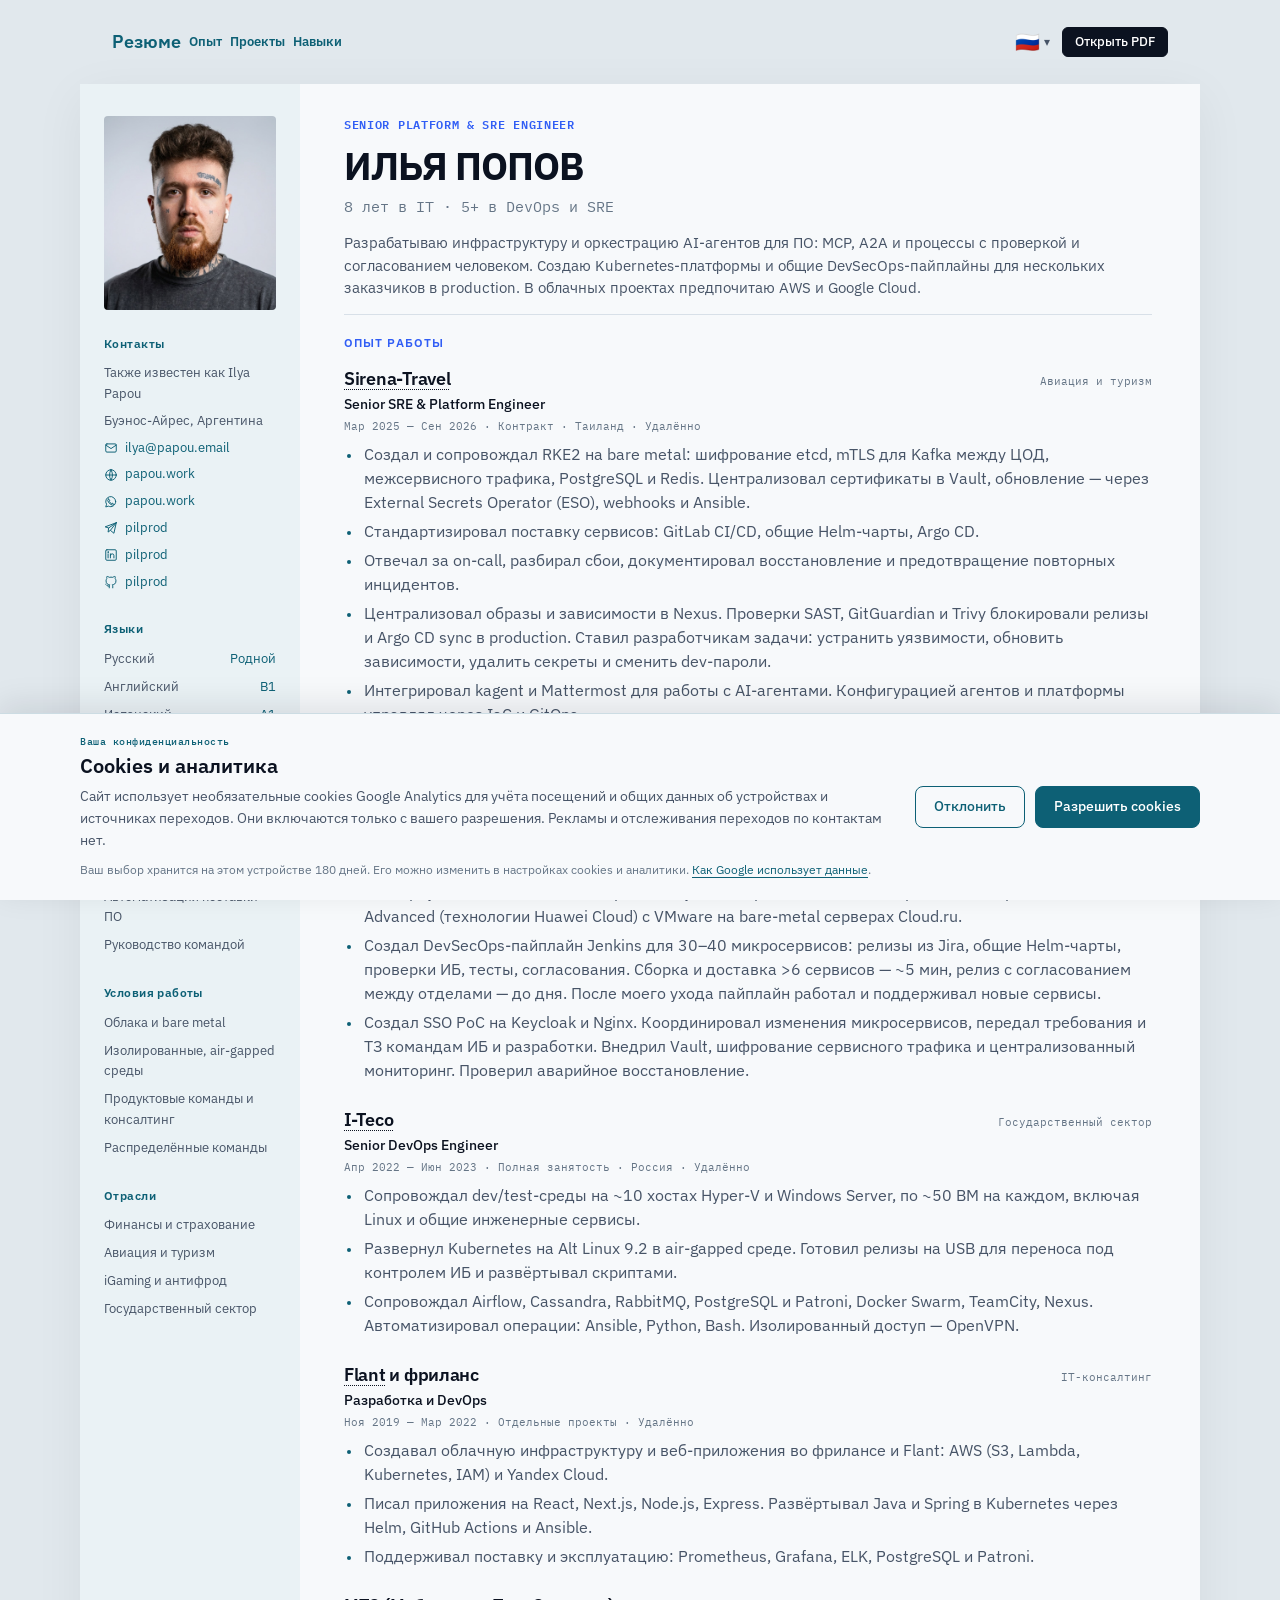
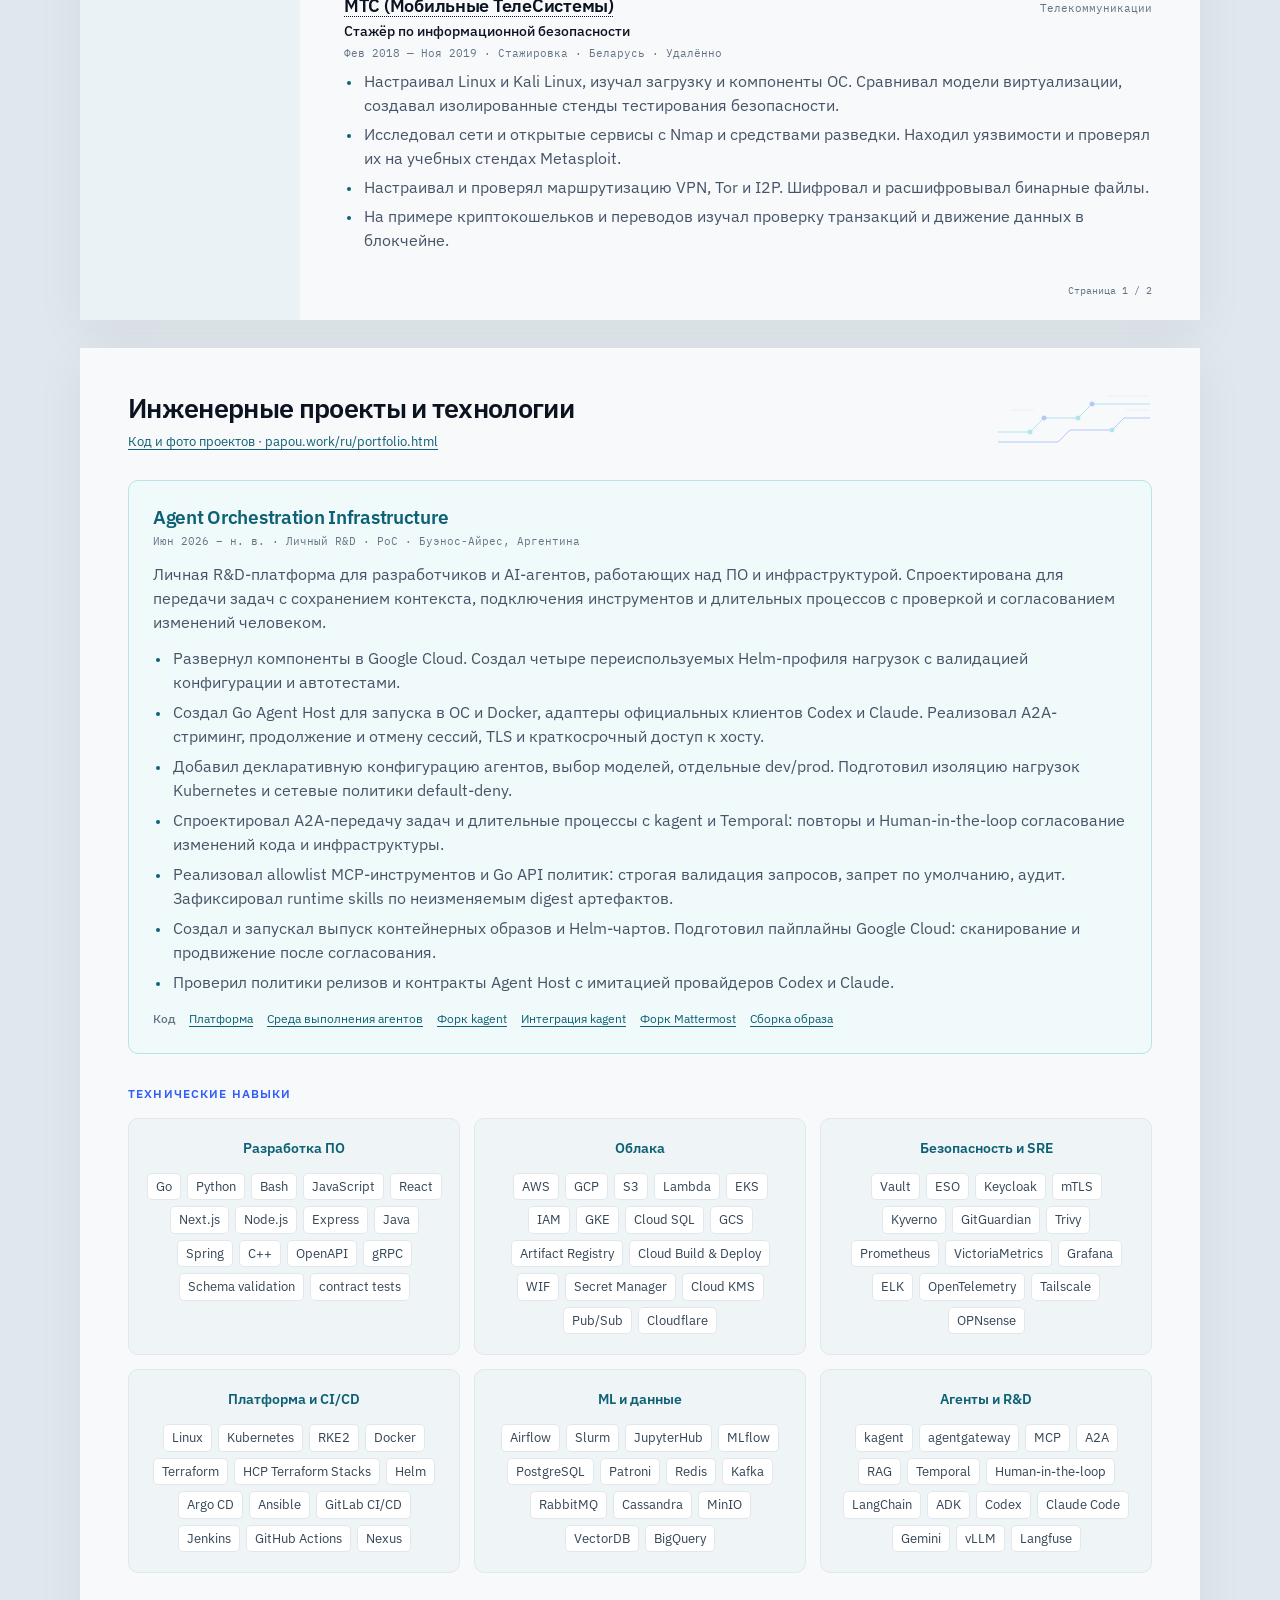
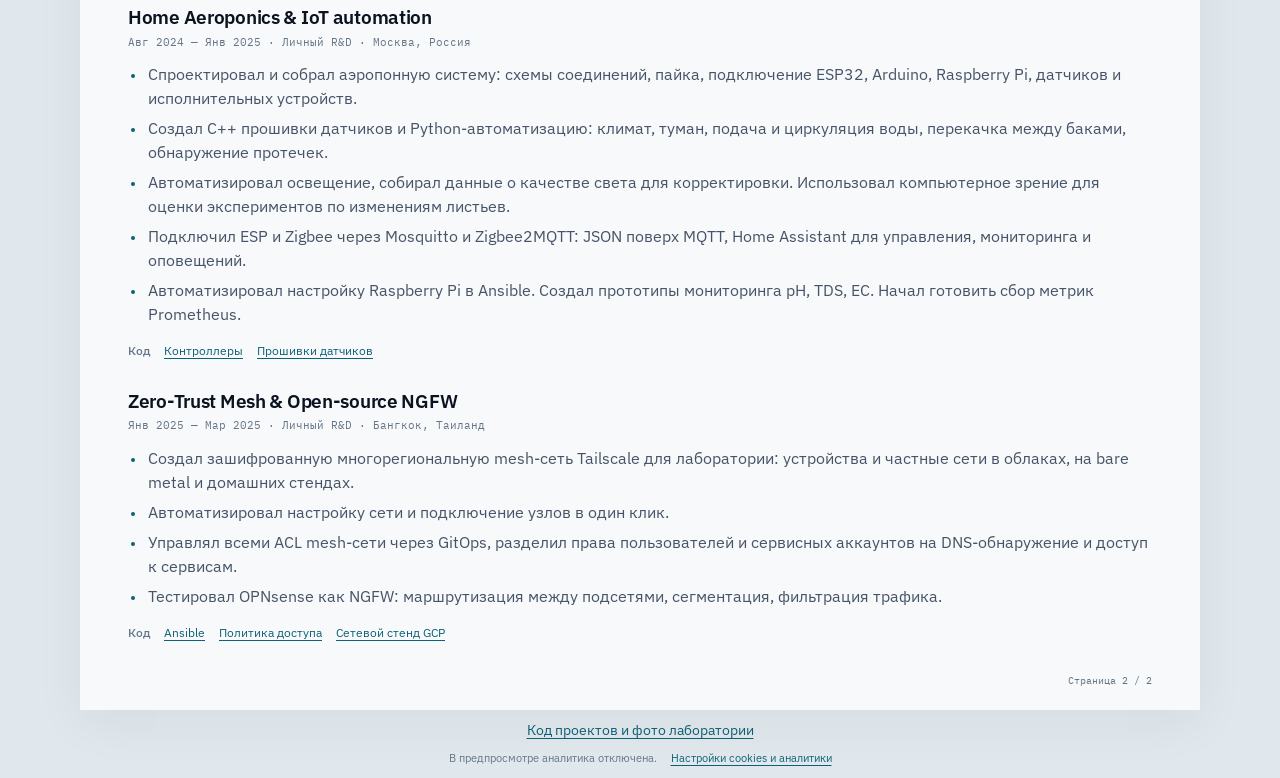
==== commit 22a6c59a: "Unify CV and portfolio toolbar spacing across breakpoints" ====
--- a/ru/index.html
+++ b/ru/index.html
@@ -37,7 +37,7 @@
   <link rel="describedby" href="/ru/portfolio.jsonld" type="application/ld+json" title="Связи проектов, репозиториев и фотографий">
   <link rel="icon" href="/assets/favicon.svg" type="image/svg+xml">
   <link rel="preload" href="/assets/fonts/ibm-plex-sans.ttf" as="font" type="font/ttf" crossorigin>
-  <link rel="stylesheet" href="/styles.css?v=20260906-compact-actions">
+  <link rel="stylesheet" href="/styles.css?v=20260906-toolbar-spacing">
   <script type="application/ld+json">{
   "@context": "https://schema.org",
   "@graph": [
--- a/styles.css
+++ b/styles.css
@@ -274,10 +274,10 @@
   display: flex;
   align-items: center;
   justify-content: flex-end;
-  gap: 24px;
+  gap: 8px;
   max-width: 1120px;
   margin: 0 auto;
-  padding: 12px 2px 0;
+  padding: 24px 32px;
   font-size: 13px;
 }
 
@@ -293,12 +293,12 @@
   flex: 1;
   min-width: 0;
   display: flex;
-  flex-wrap: wrap;
+  flex-wrap: nowrap;
   align-items: center;
   justify-content: flex-start;
   width: 100%;
   min-height: 36px;
-  gap: 8px 24px;
+  gap: 8px;
 }
 
 .site-toolbar a {
@@ -331,7 +331,7 @@
   display: grid;
   gap: 28px;
   max-width: 1120px;
-  margin: 16px auto 0;
+  margin: 0 auto;
 }
 
 .cv-page {
@@ -774,7 +774,7 @@
   }
 
   .site-toolbar {
-    width: min(1120px, calc(100% - 48px));
+    width: 100%;
   }
 
   .identity {
@@ -1138,40 +1138,23 @@
   .research-motif {
     display: none;
   }
-
-  .site-toolbar {
-    gap: 12px;
-  }
-
-  .site-toolbar nav {
-    width: 100%;
-    gap: 8px 18px;
-  }
-
 }
 
 @media screen and (min-width: 641px) {
-  .site-toolbar {
-    /* Match the CV edges, then inset navigation like the tablet layout. */
-    width: min(1120px, calc(100% - clamp(0px, 12.5vw - 80px, 48px)));
-    padding-inline: 14px;
-  }
-
   .site-toolbar nav a:not(.pdf-action) {
     font-weight: 600;
+  }
+}
+
+@media screen and (max-width: 700px) {
+  .site-toolbar {
+    padding: 20px;
   }
 }
 
 @media screen and (max-width: 640px) {
   body {
     font-size: 15px;
-  }
-
-  .site-toolbar {
-    width: 100%;
-    padding: 12px 20px;
-    flex-wrap: nowrap;
-    gap: 16px;
   }
 
   .site-brand {
@@ -1188,7 +1171,7 @@
     flex-wrap: nowrap;
     font-size: 13px;
     line-height: 20px;
-    gap: 12px;
+    gap: 8px;
   }
 
   .site-toolbar nav a {
@@ -1453,12 +1436,12 @@
 
 @media screen and (max-width: 360px) {
   .site-toolbar {
-    padding-inline: 16px;
-    gap: 12px;
+    padding-inline: 12px;
+    gap: 4px;
   }
 
   .site-toolbar nav {
-    gap: 8px;
+    gap: 4px;
   }
 
   .site-toolbar .pdf-action {
@@ -1576,12 +1559,9 @@
 .language-options [aria-current="page"], .language-options a:hover { background: var(--sidebar); }
 @media screen and (max-width: 640px) {
   .site-toolbar > .site-brand { display: none; }
-  .site-toolbar nav { gap: 6px 9px; flex-wrap: wrap; }
   .site-toolbar .pdf-action { font-size: 12px; }
 }
 @media screen and (max-width: 360px) {
-  .site-toolbar { padding-inline: 12px; }
-  .site-toolbar nav { gap: 4px; flex-wrap: nowrap; }
   .site-toolbar .toolbar-actions { gap: 4px; }
 }
 
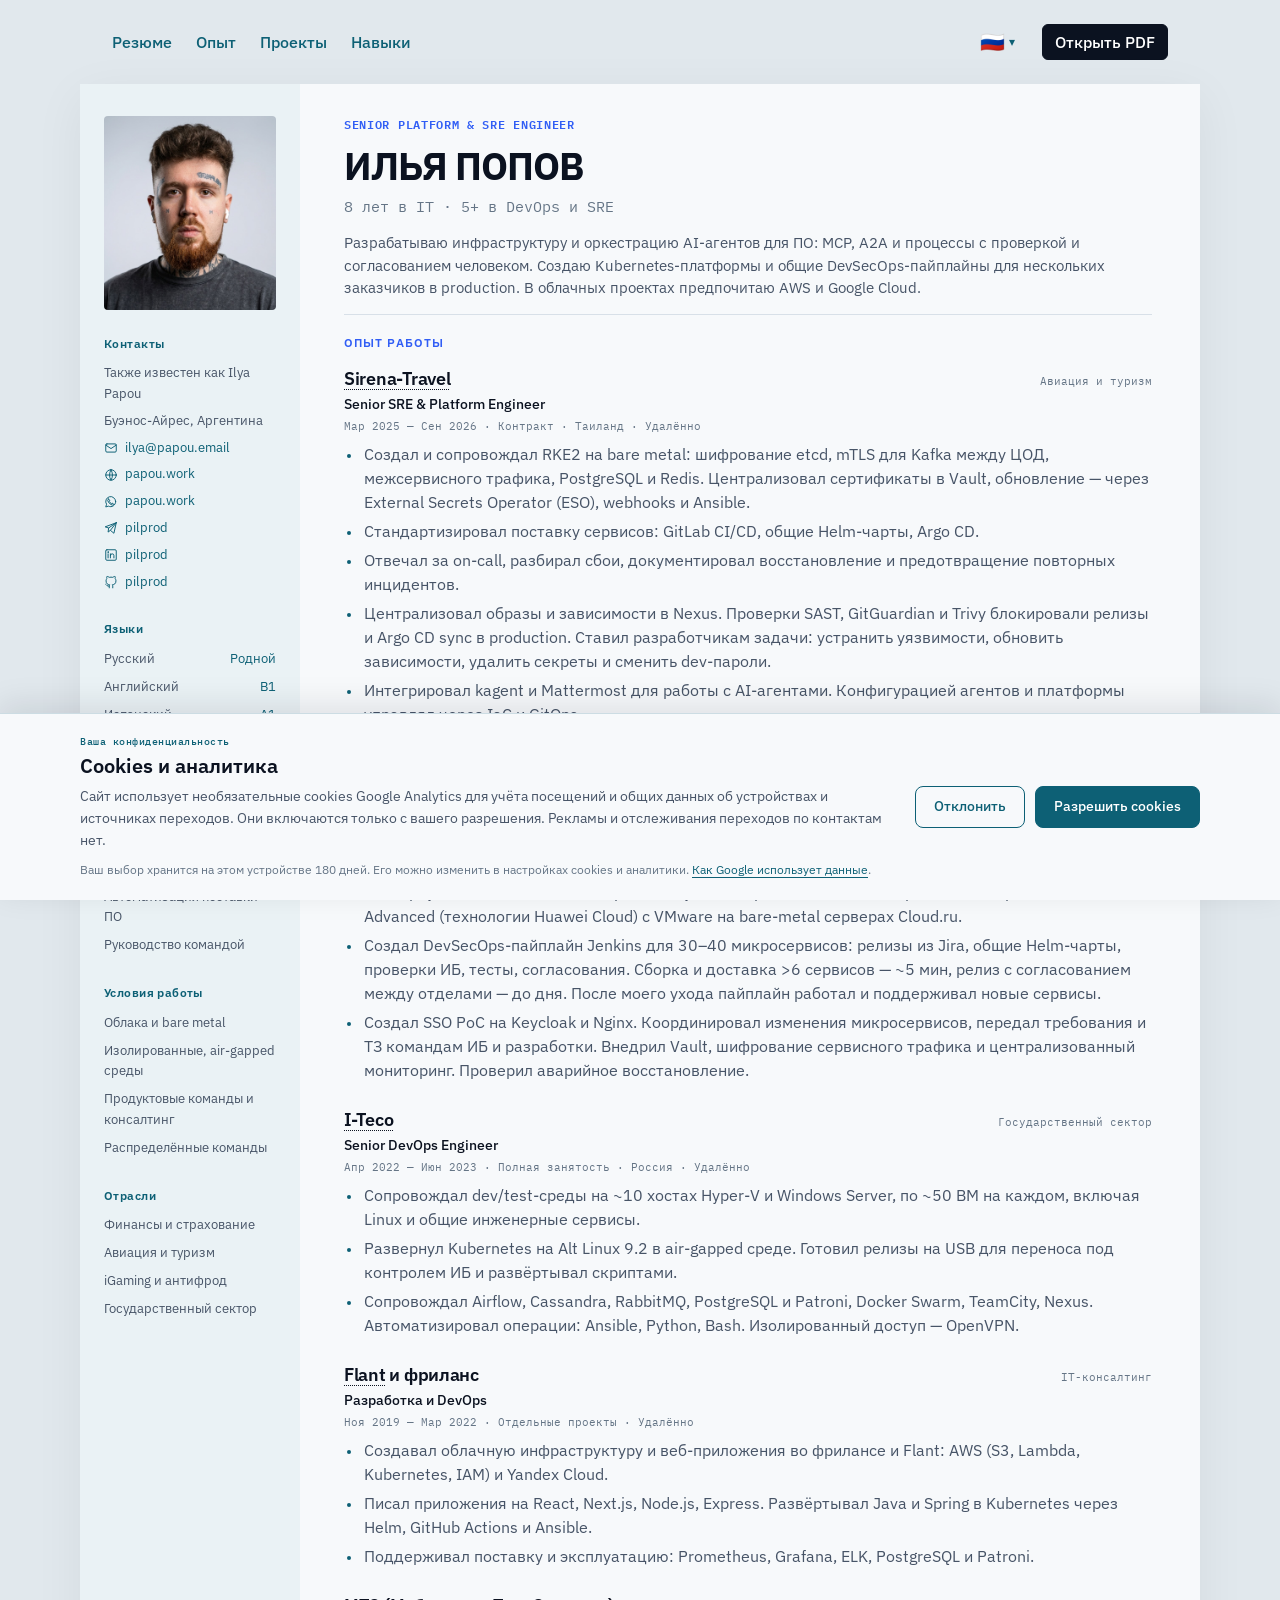
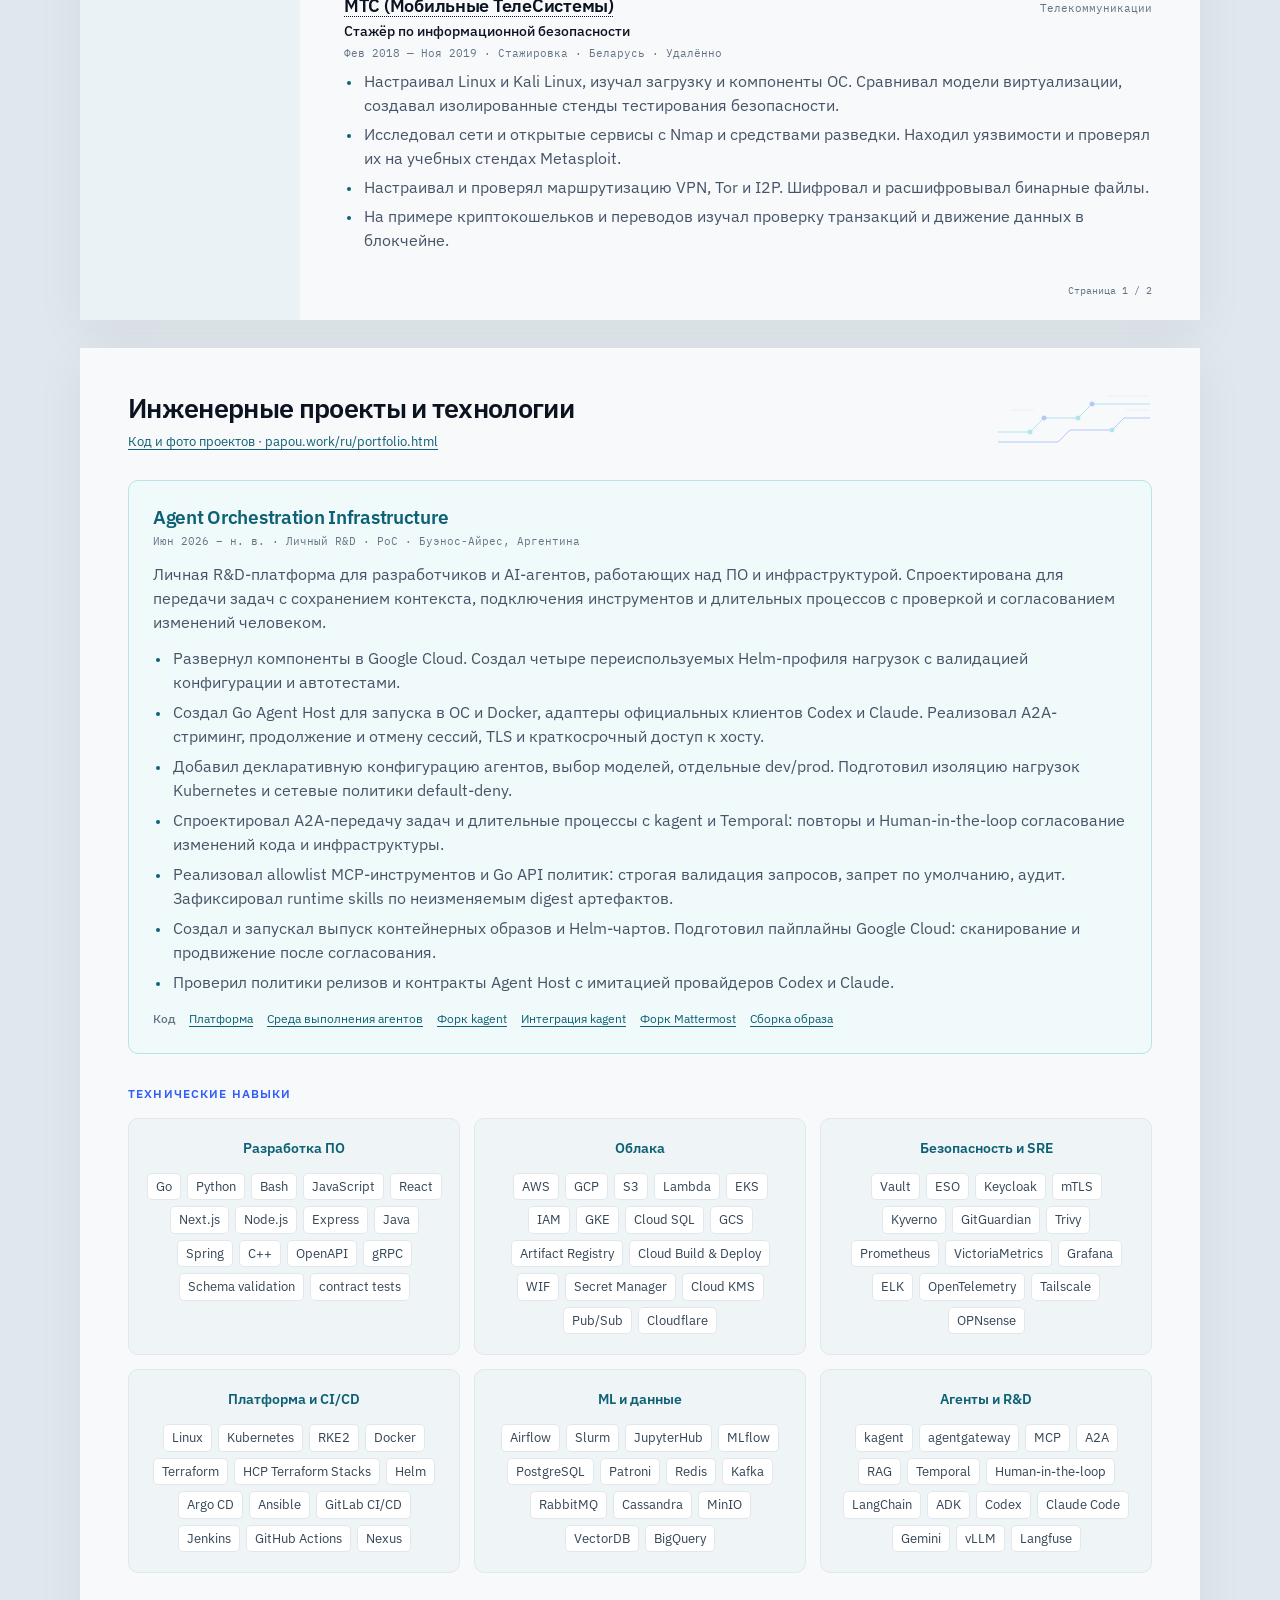
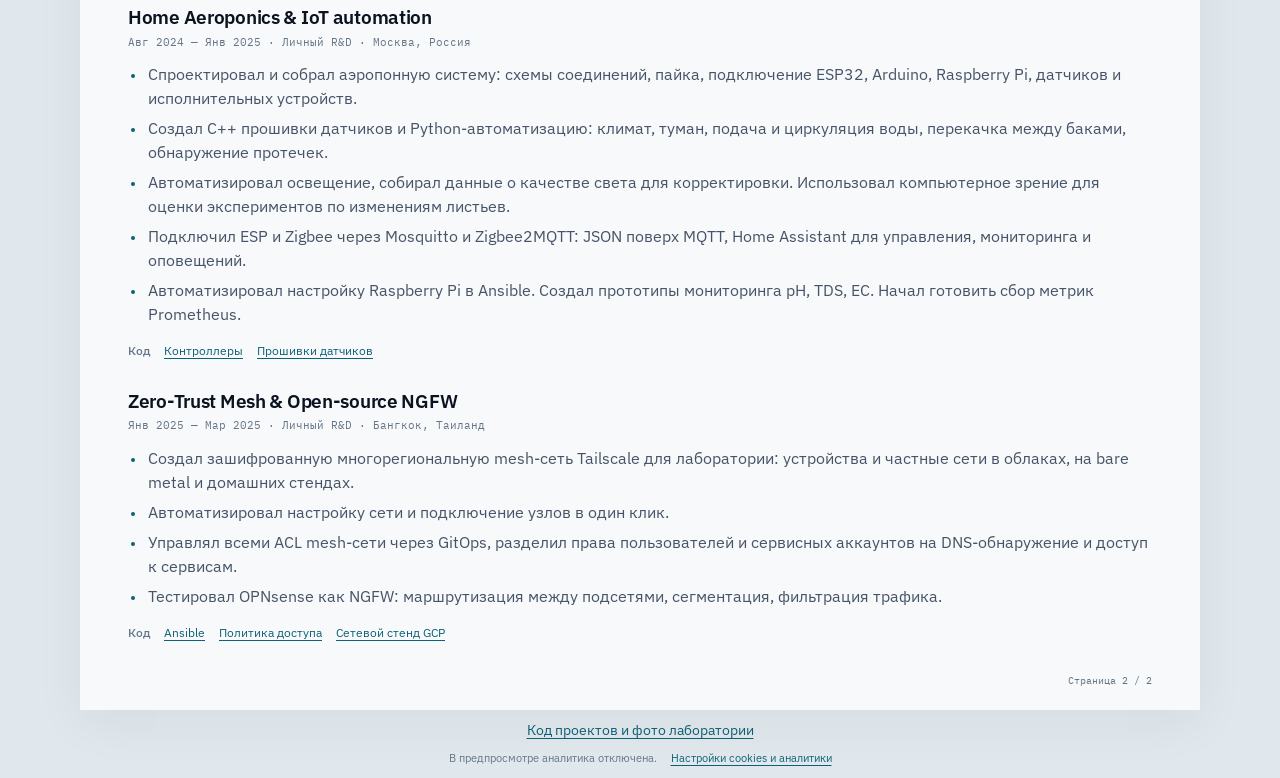
==== commit 9619bc23: "Share toolbar typography and control sizes; place portfolio language last" ====
--- a/ru/index.html
+++ b/ru/index.html
@@ -37,7 +37,7 @@
   <link rel="describedby" href="/ru/portfolio.jsonld" type="application/ld+json" title="Связи проектов, репозиториев и фотографий">
   <link rel="icon" href="/assets/favicon.svg" type="image/svg+xml">
   <link rel="preload" href="/assets/fonts/ibm-plex-sans.ttf" as="font" type="font/ttf" crossorigin>
-  <link rel="stylesheet" href="/styles.css?v=20260906-toolbar-spacing">
+  <link rel="stylesheet" href="/styles.css?v=20260906-unified-toolbar-v2">
   <script type="application/ld+json">{
   "@context": "https://schema.org",
   "@graph": [
--- a/styles.css
+++ b/styles.css
@@ -270,39 +270,63 @@
   transform: translateY(0);
 }
 
-.site-toolbar {
+.site-toolbar,
+.portfolio-toolbar {
+  --toolbar-font-size: 16px;
+  --toolbar-gap: 24px;
+  --toolbar-height: 36px;
   display: flex;
   align-items: center;
-  justify-content: flex-end;
-  gap: 8px;
+  justify-content: space-between;
+  gap: var(--toolbar-gap);
+  width: 100%;
   max-width: 1120px;
   margin: 0 auto;
   padding: 24px 32px;
-  font-size: 13px;
+  font-size: var(--toolbar-font-size);
+  font-weight: 500;
+  line-height: 20px;
+}
+
+.site-toolbar nav,
+.portfolio-toolbar nav {
+  display: flex;
+  flex-wrap: nowrap;
+  align-items: center;
+  gap: var(--toolbar-gap);
+  font: inherit;
+}
+
+.site-toolbar > a,
+.site-toolbar nav > a,
+.site-toolbar .pdf-action,
+.portfolio-toolbar > a,
+.portfolio-toolbar nav > a {
+  display: inline-flex;
+  flex: 0 0 auto;
+  align-items: center;
+  justify-content: center;
+  height: var(--toolbar-height);
+  font: inherit;
+  white-space: nowrap;
+  text-decoration: none;
+  color: var(--teal);
+}
+
+.site-toolbar a:focus-visible,
+.portfolio-toolbar a:focus-visible {
+  outline-offset: 3px;
 }
 
 .site-brand {
   flex-shrink: 0;
-  color: var(--teal);
-  font-size: 18px;
-  font-weight: 600;
-  line-height: 30px;
 }
 
 .site-toolbar nav {
   flex: 1;
   min-width: 0;
-  display: flex;
-  flex-wrap: nowrap;
-  align-items: center;
   justify-content: flex-start;
   width: 100%;
-  min-height: 36px;
-  gap: 8px;
-}
-
-.site-toolbar a {
-  text-decoration: none;
 }
 
 .site-toolbar .pdf-action {
@@ -311,14 +335,11 @@
   display: inline-flex;
   align-items: center;
   justify-content: center;
-  min-height: 30px;
-  padding: 3px 12px;
+  min-height: var(--toolbar-height);
+  padding: 0 12px;
   border: 1px solid var(--ink);
   border-radius: 6px;
   background: var(--ink);
-  font-size: 13px;
-  font-weight: 500;
-  white-space: nowrap;
 }
 
 .site-toolbar .pdf-action:hover {
@@ -771,10 +792,6 @@
   .cv {
     /* Grow the outer gutters smoothly instead of taking space away at 641px. */
     width: min(1120px, calc(100% - clamp(0px, 12.5vw - 80px, 48px)));
-  }
-
-  .site-toolbar {
-    width: 100%;
   }
 
   .identity {
@@ -1140,14 +1157,9 @@
   }
 }
 
-@media screen and (min-width: 641px) {
-  .site-toolbar nav a:not(.pdf-action) {
-    font-weight: 600;
-  }
-}
-
 @media screen and (max-width: 700px) {
-  .site-toolbar {
+  .site-toolbar,
+  .portfolio-toolbar {
     padding: 20px;
   }
 }
@@ -1166,32 +1178,14 @@
     transform: none;
   }
 
-  .site-toolbar nav {
-    justify-content: flex-start;
-    flex-wrap: nowrap;
-    font-size: 13px;
-    line-height: 20px;
-    gap: 8px;
-  }
-
-  .site-toolbar nav a {
-    font-weight: 600;
-    flex-shrink: 0;
-    white-space: nowrap;
-    display: inline-flex;
-    align-items: center;
-    justify-content: center;
-    min-height: 36px;
-  }
-
-  .site-toolbar a:focus-visible {
-    outline-offset: 2px;
+  .site-toolbar,
+  .portfolio-toolbar {
+    --toolbar-font-size: 13px;
+    --toolbar-gap: 8px;
   }
 
   .site-toolbar .pdf-action {
-    min-height: 30px;
-    font-size: 13px;
-    padding: 2px 8px;
+    padding-inline: 8px;
   }
 
   .cv {
@@ -1435,13 +1429,11 @@
 }
 
 @media screen and (max-width: 360px) {
-  .site-toolbar {
+  .site-toolbar,
+  .portfolio-toolbar {
+    --toolbar-font-size: 12px;
+    --toolbar-gap: 4px;
     padding-inline: 12px;
-    gap: 4px;
-  }
-
-  .site-toolbar nav {
-    gap: 4px;
   }
 
   .site-toolbar .pdf-action {
@@ -1466,10 +1458,6 @@
 /* Follow the device live, without scripts or stored preferences. Screen-only
    colors keep native printing and the downloadable CV on the light palette. */
 @media screen and (prefers-color-scheme: dark) {
-  .site-toolbar a {
-    color: #fff;
-  }
-
   :root {
     color-scheme: dark;
     --paper: #131c27;
@@ -1545,11 +1533,10 @@
   margin: 0;
 }
 
-.site-toolbar .toolbar-actions { display: flex; align-items: center; flex: 0 0 auto; gap: 8px; margin-left: auto; }
+.site-toolbar .toolbar-actions { display: flex; align-items: center; flex: 0 0 auto; gap: var(--toolbar-gap); margin-left: auto; }
 .site-toolbar .pdf-action { margin-left: 0; }
-.site-toolbar > .site-brand, .site-toolbar nav > a { display: inline-flex; align-items: center; justify-content: center; min-height: 36px; }
 .language-menu { display: block; position: relative; flex: 0 0 auto; }
-.language-menu summary { display: flex; align-items: center; justify-content: center; gap: 4px; min-width: 42px; min-height: 36px; padding: 2px 4px; cursor: pointer; list-style: none; border-radius: 5px; }
+.language-menu summary { display: flex; align-items: center; justify-content: center; gap: 4px; width: 42px; height: var(--toolbar-height); padding: 0 4px; color: var(--teal); cursor: pointer; list-style: none; border-radius: 5px; }
 .language-menu summary::-webkit-details-marker { display: none; }
 .language-menu summary:focus-visible { outline: 3px solid var(--blue); outline-offset: 3px; }
 .current-language-flag { font-size: 20px; line-height: 1; }
@@ -1559,10 +1546,6 @@
 .language-options [aria-current="page"], .language-options a:hover { background: var(--sidebar); }
 @media screen and (max-width: 640px) {
   .site-toolbar > .site-brand { display: none; }
-  .site-toolbar .pdf-action { font-size: 12px; }
-}
-@media screen and (max-width: 360px) {
-  .site-toolbar .toolbar-actions { gap: 4px; }
 }
 
 @media print {
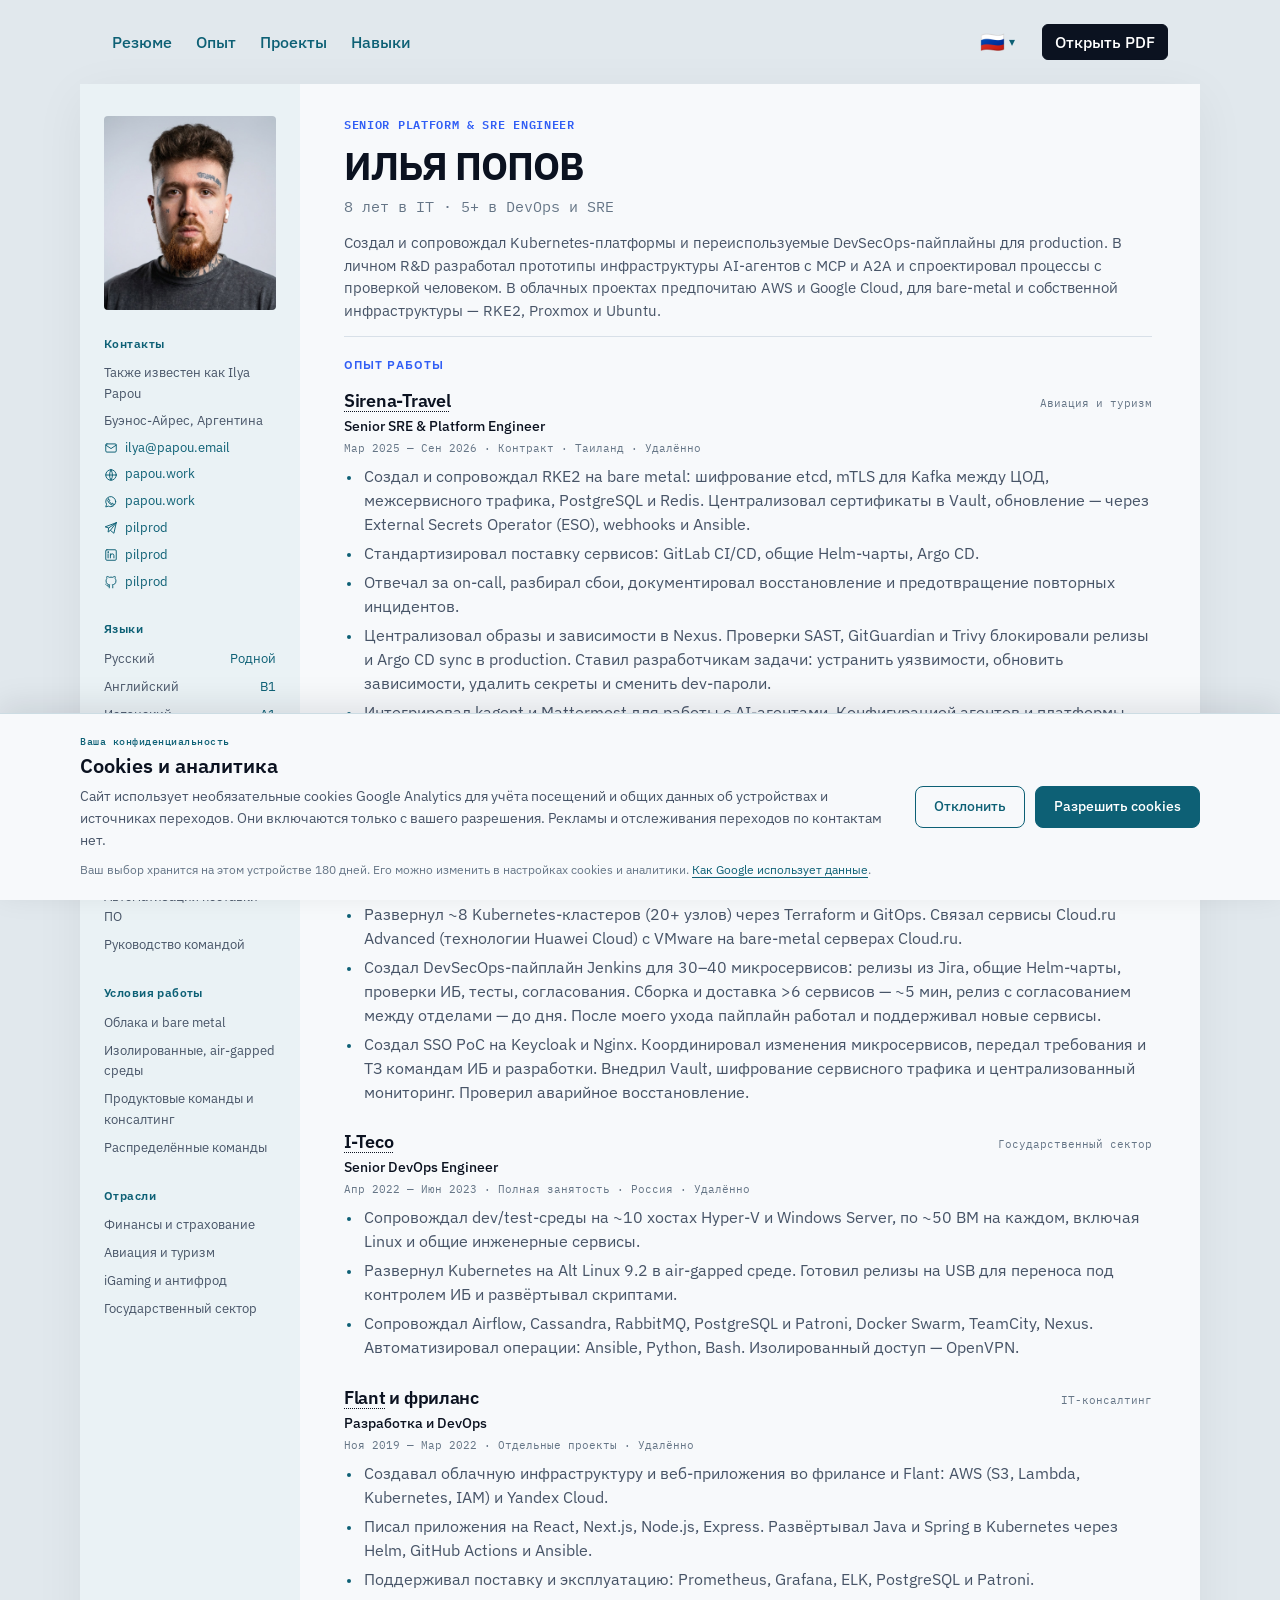
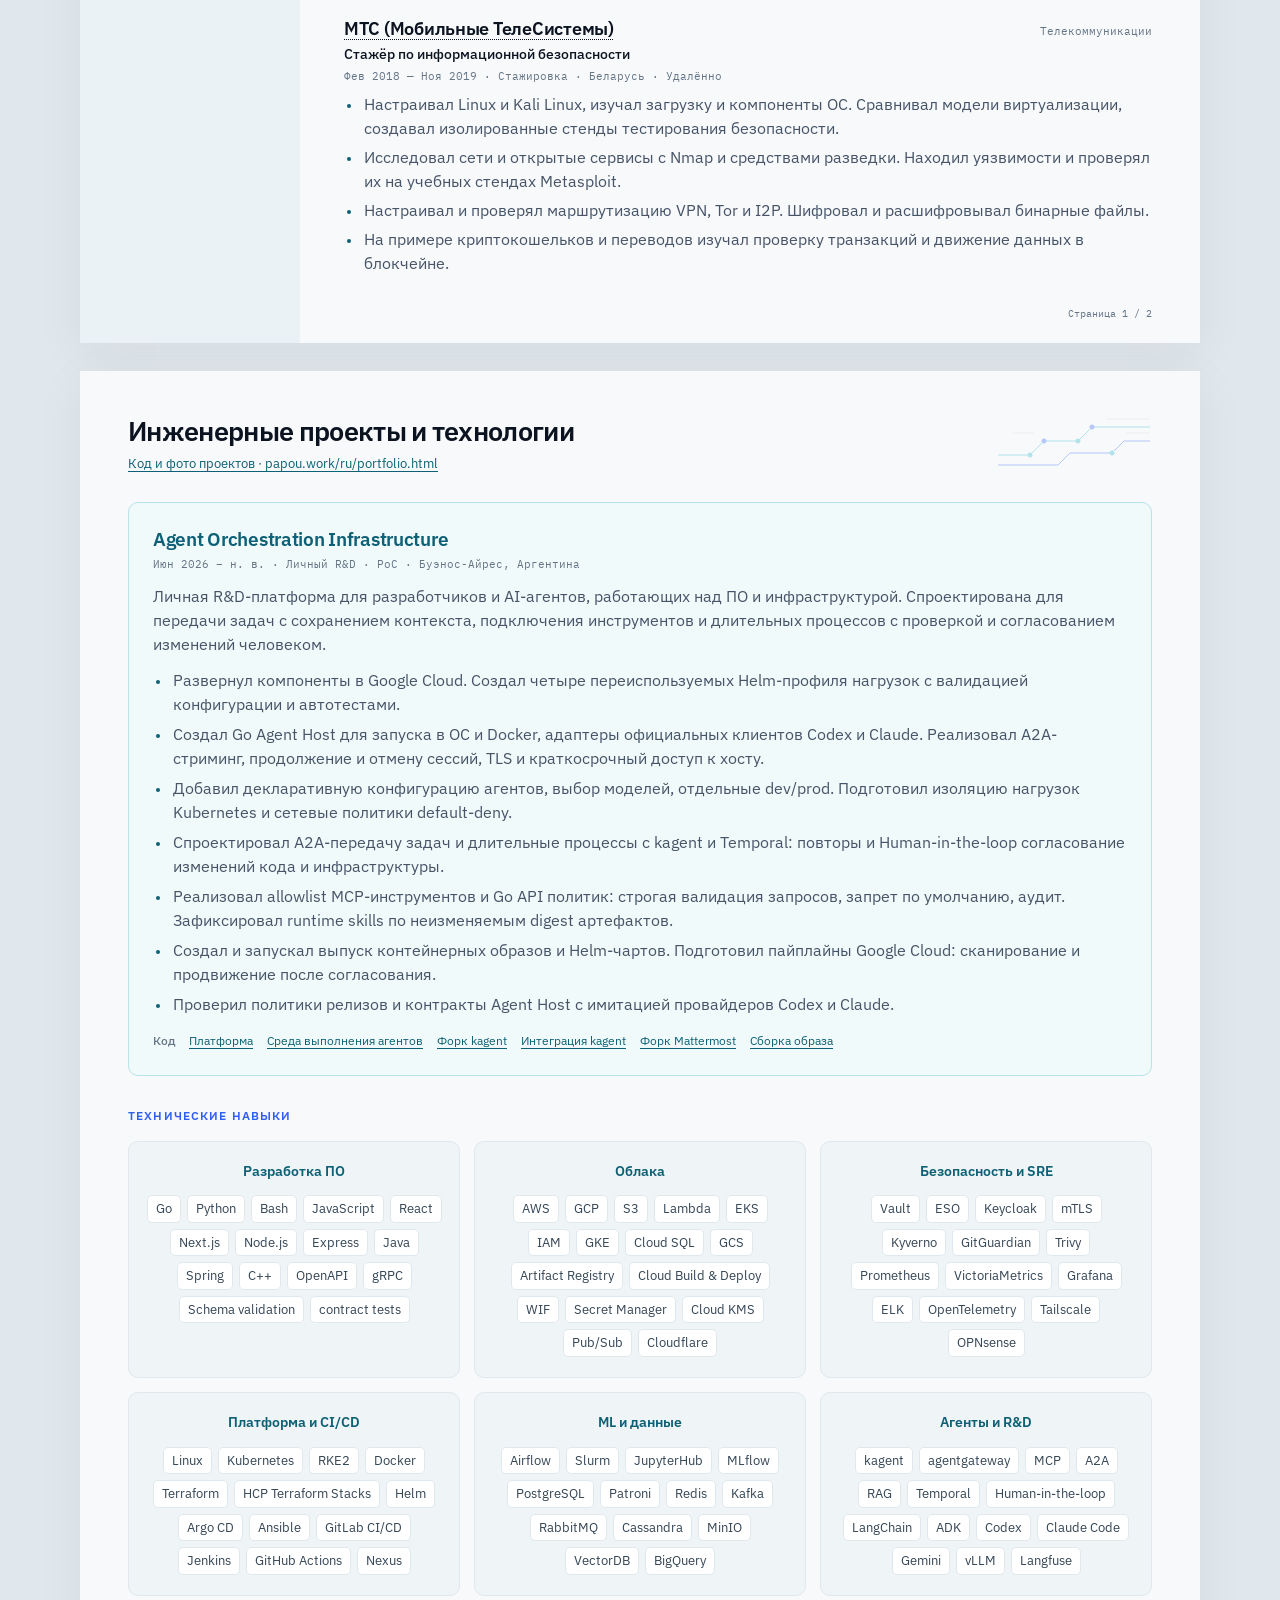
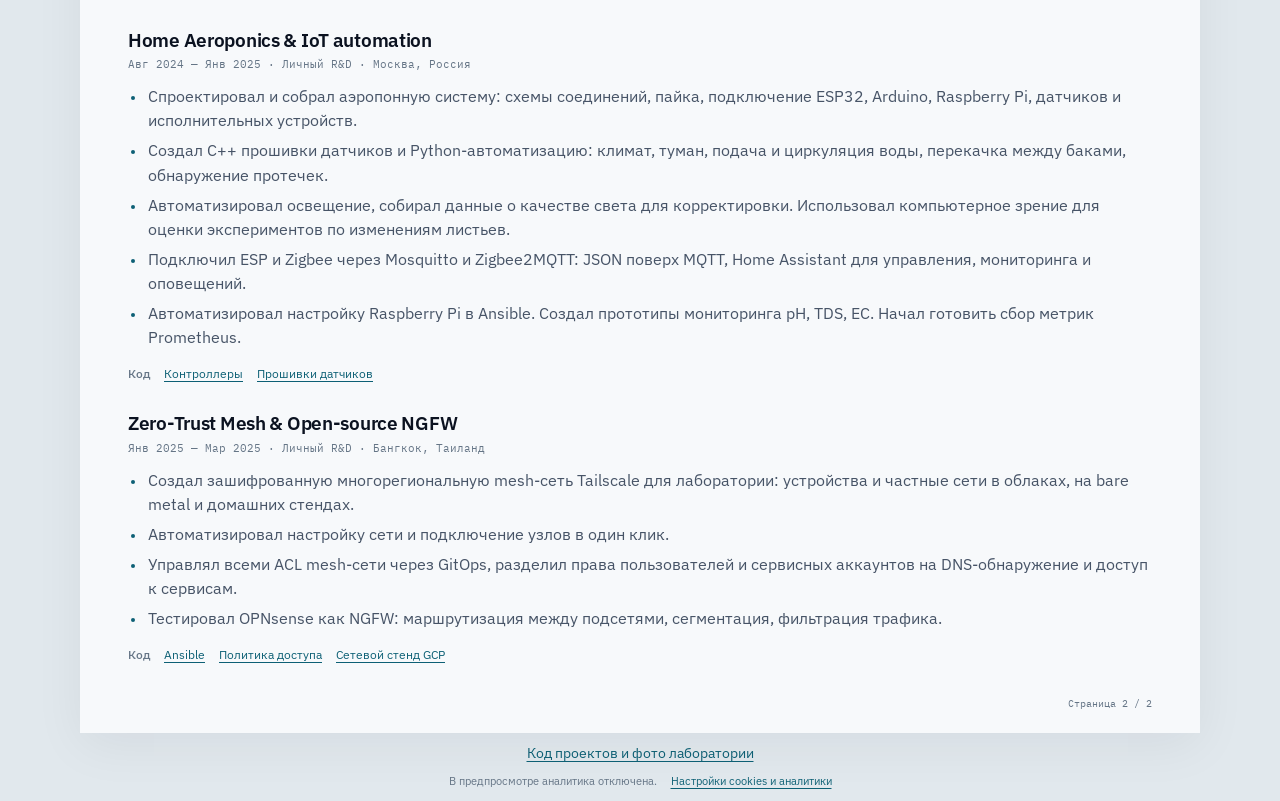
==== commit 190ddf52: "Clarify completed platform experience and infrastructure preferences" ====
--- a/ru/index.html
+++ b/ru/index.html
@@ -37,7 +37,7 @@
   <link rel="describedby" href="/ru/portfolio.jsonld" type="application/ld+json" title="Связи проектов, репозиториев и фотографий">
   <link rel="icon" href="/assets/favicon.svg" type="image/svg+xml">
   <link rel="preload" href="/assets/fonts/ibm-plex-sans.ttf" as="font" type="font/ttf" crossorigin>
-  <link rel="stylesheet" href="/styles.css?v=20260906-unified-toolbar-v2">
+  <link rel="stylesheet" href="/styles.css?v=20260906-unified-toolbar-v3">
   <script type="application/ld+json">{
   "@context": "https://schema.org",
   "@graph": [
@@ -61,7 +61,7 @@
       "name": "Илья Попов — Senior Platform & SRE Engineer | Резюме",
       "description": "Илья Попов (Ilya Papou), Senior Platform & SRE Engineer. Kubernetes, AWS, Google Cloud и инфраструктура агентов. Резюме, код на GitHub и R&D-прототипы.",
       "inLanguage": "ru",
-      "dateModified": "2026-09-06T22:08:08Z",
+      "dateModified": "2026-09-07T15:57:27Z",
       "primaryImageOfPage": {
         "@type": "ImageObject",
         "contentUrl": "https://papou.work/assets/social/cv-preview-20260906.jpg",
@@ -99,7 +99,7 @@
       "url": "https://papou.work/",
       "image": "https://papou.work/assets/portrait.jpg",
       "jobTitle": "Senior Platform & SRE Engineer",
-      "description": "Разрабатываю инфраструктуру и оркестрацию AI-агентов для ПО: MCP, A2A и процессы с проверкой и согласованием человеком. Создаю Kubernetes-платформы и общие DevSecOps-пайплайны для нескольких заказчиков в production. В облачных проектах предпочитаю AWS и Google Cloud.",
+      "description": "Создал и сопровождал Kubernetes-платформы и переиспользуемые DevSecOps-пайплайны для production. В личном R&D разработал прототипы инфраструктуры AI-агентов с MCP и A2A и спроектировал процессы с проверкой человеком. В облачных проектах предпочитаю AWS и Google Cloud, для bare-metal и собственной инфраструктуры — RKE2, Proxmox и Ubuntu.",
       "homeLocation": {
         "@type": "Place",
         "name": "Буэнос-Айрес, Аргентина"
@@ -138,7 +138,7 @@
           <summary aria-label="Выбрать язык, текущий: русский"><span class="current-language-flag" aria-hidden="true">🇷🇺</span><span class="language-caret" aria-hidden="true">▾</span></summary>
           <div class="language-options"><a href="/" lang="en"><span aria-hidden="true">🇬🇧</span> Английский</a><a href="/ru/" lang="ru" aria-current="page"><span aria-hidden="true">🇷🇺</span> Русский</a></div>
         </details>
-        <a id="open-pdf" class="pdf-action" href="/assets/Ilya%20Popov%20CV%20%E2%80%94%20DevOps%20%26%20SRE%20%E2%80%94%20RU.pdf?v=20260906-compact-consulting">Открыть PDF</a>
+        <a id="open-pdf" class="pdf-action" href="/assets/Ilya%20Popov%20CV%20%E2%80%94%20DevOps%20%26%20SRE%20%E2%80%94%20RU.pdf?v=20260907-summary">Открыть PDF</a>
       </div>
     </nav>
   </div>
@@ -153,7 +153,7 @@
           <h1>Илья Попов</h1>
           <p class="headline">8 лет в IT · 5+ в DevOps и SRE</p>
         </div>
-        <p class="summary">Разрабатываю инфраструктуру и оркестрацию AI-агентов для ПО: MCP, A2A и процессы с проверкой и согласованием человеком. Создаю Kubernetes-платформы и общие DevSecOps-пайплайны для нескольких заказчиков в production. В облачных проектах предпочитаю AWS и Google Cloud.</p>
+        <p class="summary">Создал и сопровождал Kubernetes-платформы и переиспользуемые DevSecOps-пайплайны для production. В личном R&amp;D разработал прототипы инфраструктуры AI-агентов с MCP и A2A и спроектировал процессы с проверкой человеком. В облачных проектах предпочитаю AWS и Google Cloud, для bare-metal и собственной инфраструктуры — RKE2, Proxmox и Ubuntu.</p>
       </header>
       <aside class="sidebar" aria-label="Контакты и профиль">
         <div class="portrait">
--- a/styles.css
+++ b/styles.css
@@ -275,6 +275,7 @@
   --toolbar-font-size: 16px;
   --toolbar-gap: 24px;
   --toolbar-height: 36px;
+  --toolbar-link-color: var(--teal);
   display: flex;
   align-items: center;
   justify-content: space-between;
@@ -310,7 +311,12 @@
   font: inherit;
   white-space: nowrap;
   text-decoration: none;
-  color: var(--teal);
+  color: var(--toolbar-link-color);
+}
+
+:is(.site-toolbar, .portfolio-toolbar) > a:is(:hover, :focus-visible),
+:is(.site-toolbar, .portfolio-toolbar) nav > a:is(:hover, :focus-visible) {
+  color: var(--blue);
 }
 
 .site-toolbar a:focus-visible,
@@ -342,8 +348,9 @@
   background: var(--ink);
 }
 
-.site-toolbar .pdf-action:hover {
-  border-color: #182234;
+.site-toolbar .pdf-action:hover,
+.site-toolbar .pdf-action:focus-visible {
+  border-color: var(--blue);
   background: #182234;
   color: white;
 }
@@ -1181,7 +1188,7 @@
   .site-toolbar,
   .portfolio-toolbar {
     --toolbar-font-size: 13px;
-    --toolbar-gap: 8px;
+    --toolbar-gap: 12px;
   }
 
   .site-toolbar .pdf-action {
@@ -1428,11 +1435,18 @@
   }
 }
 
+@media screen and (min-width: 361px) and (max-width: 374px) {
+  .site-toolbar,
+  .portfolio-toolbar {
+    --toolbar-gap: 10px;
+  }
+}
+
 @media screen and (max-width: 360px) {
   .site-toolbar,
   .portfolio-toolbar {
     --toolbar-font-size: 12px;
-    --toolbar-gap: 4px;
+    --toolbar-gap: 8px;
     padding-inline: 12px;
   }
 
@@ -1458,6 +1472,11 @@
 /* Follow the device live, without scripts or stored preferences. Screen-only
    colors keep native printing and the downloadable CV on the light palette. */
 @media screen and (prefers-color-scheme: dark) {
+  .site-toolbar,
+  .portfolio-toolbar {
+    --toolbar-link-color: #f0f5fa;
+  }
+
   :root {
     color-scheme: dark;
     --paper: #131c27;
@@ -1509,9 +1528,11 @@
     border-color: #657586;
   }
 
-  .site-toolbar .pdf-action:hover {
+  .site-toolbar .pdf-action:hover,
+  .site-toolbar .pdf-action:focus-visible {
     background: #182234;
-    border-color: var(--muted);
+    border-color: var(--blue);
+    color: white;
   }
 
   .analytics-consent {
@@ -1536,7 +1557,8 @@
 .site-toolbar .toolbar-actions { display: flex; align-items: center; flex: 0 0 auto; gap: var(--toolbar-gap); margin-left: auto; }
 .site-toolbar .pdf-action { margin-left: 0; }
 .language-menu { display: block; position: relative; flex: 0 0 auto; }
-.language-menu summary { display: flex; align-items: center; justify-content: center; gap: 4px; width: 42px; height: var(--toolbar-height); padding: 0 4px; color: var(--teal); cursor: pointer; list-style: none; border-radius: 5px; }
+.language-menu summary { display: flex; align-items: center; justify-content: center; gap: 4px; width: 42px; height: var(--toolbar-height); padding: 0 4px; color: var(--toolbar-link-color); cursor: pointer; list-style: none; border-radius: 5px; }
+.language-menu summary:is(:hover, :focus-visible) { color: var(--blue); background: var(--sidebar); }
 .language-menu summary::-webkit-details-marker { display: none; }
 .language-menu summary:focus-visible { outline: 3px solid var(--blue); outline-offset: 3px; }
 .current-language-flag { font-size: 20px; line-height: 1; }
@@ -1544,6 +1566,7 @@
 .language-options { position: absolute; z-index: 20; top: calc(100% + 6px); right: 0; min-width: 150px; padding: 5px; border: 1px solid var(--muted); border-radius: 8px; background: var(--paper); box-shadow: 0 8px 24px rgb(0 0 0 / 16%); }
 .site-toolbar .language-options a, .portfolio-toolbar .language-options a { display: flex; justify-content: flex-start; align-items: center; gap: 10px; min-height: 42px; padding: 8px 10px; color: var(--ink); font-size: 14px; text-decoration: none; border-radius: 4px; }
 .language-options [aria-current="page"], .language-options a:hover { background: var(--sidebar); }
+.site-toolbar .language-options a:is(:hover, :focus-visible), .portfolio-toolbar .language-options a:is(:hover, :focus-visible) { color: var(--blue); background: var(--sidebar); }
 @media screen and (max-width: 640px) {
   .site-toolbar > .site-brand { display: none; }
 }
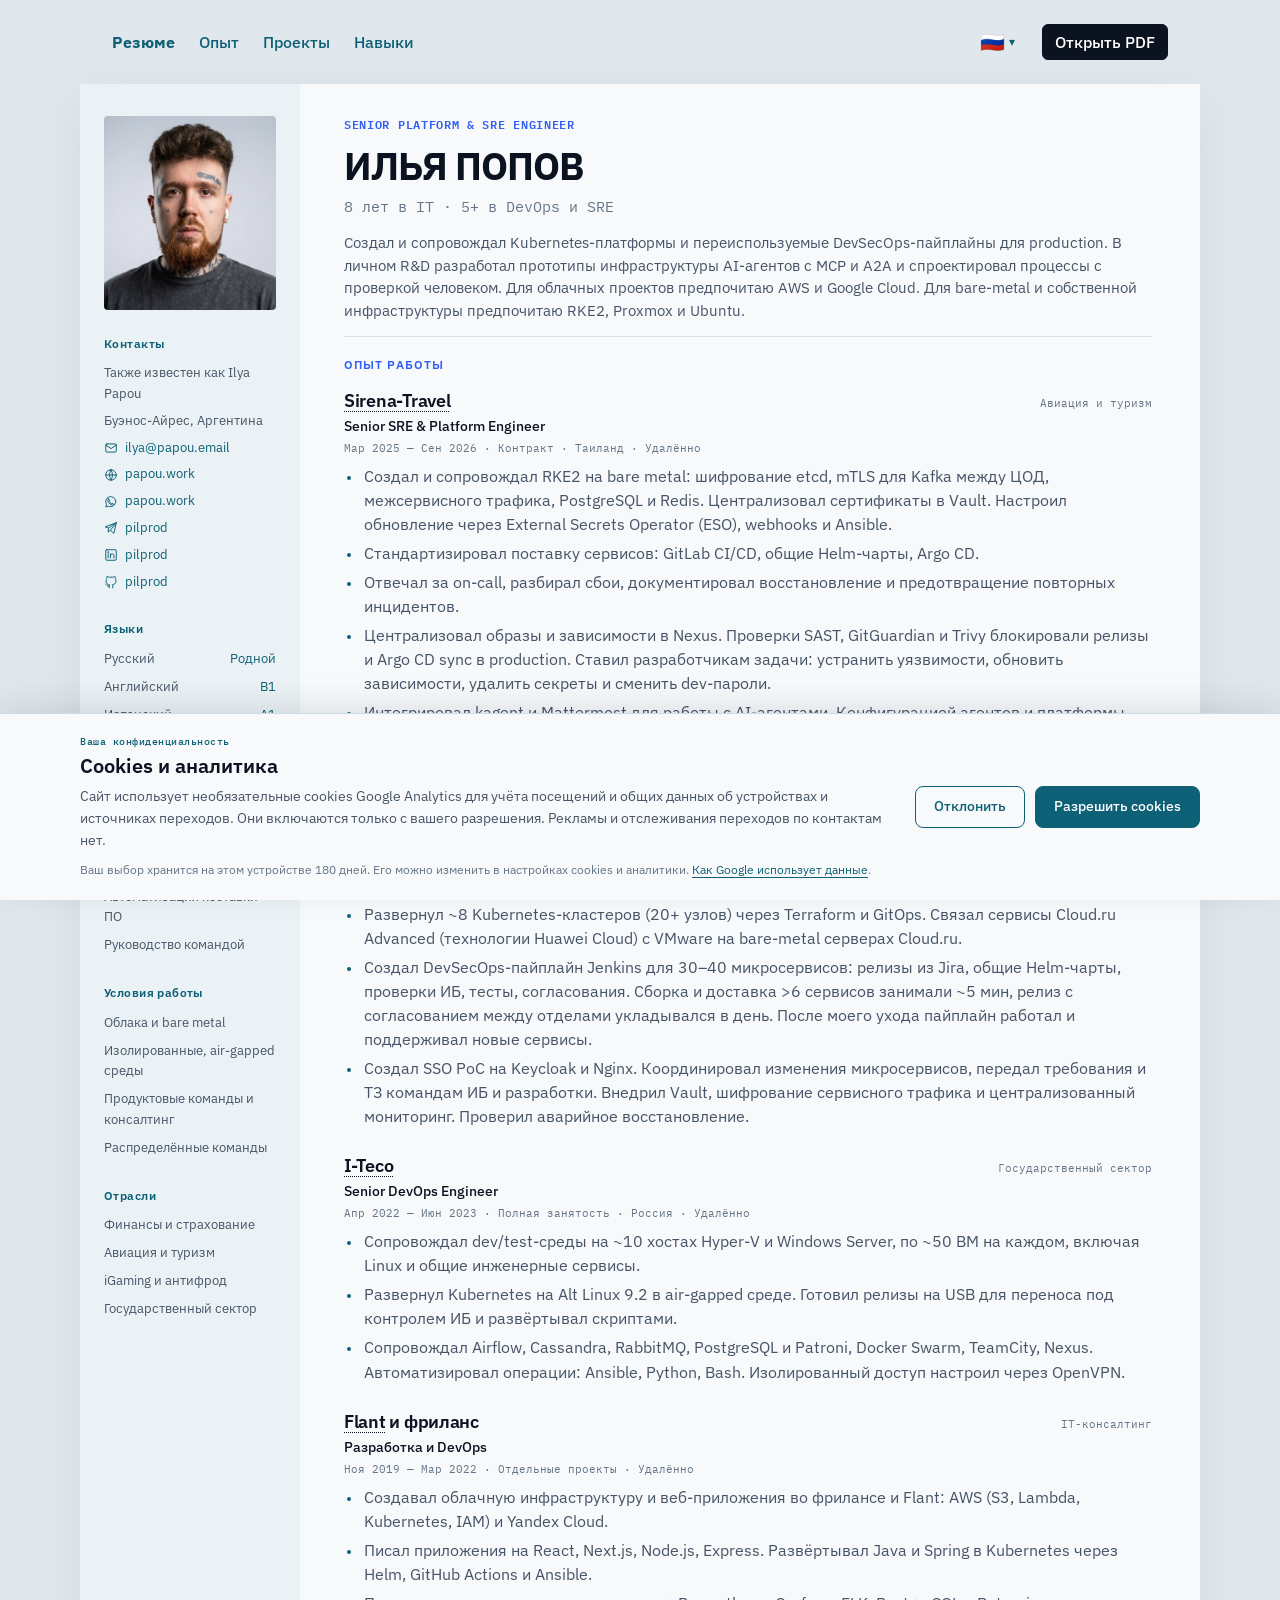
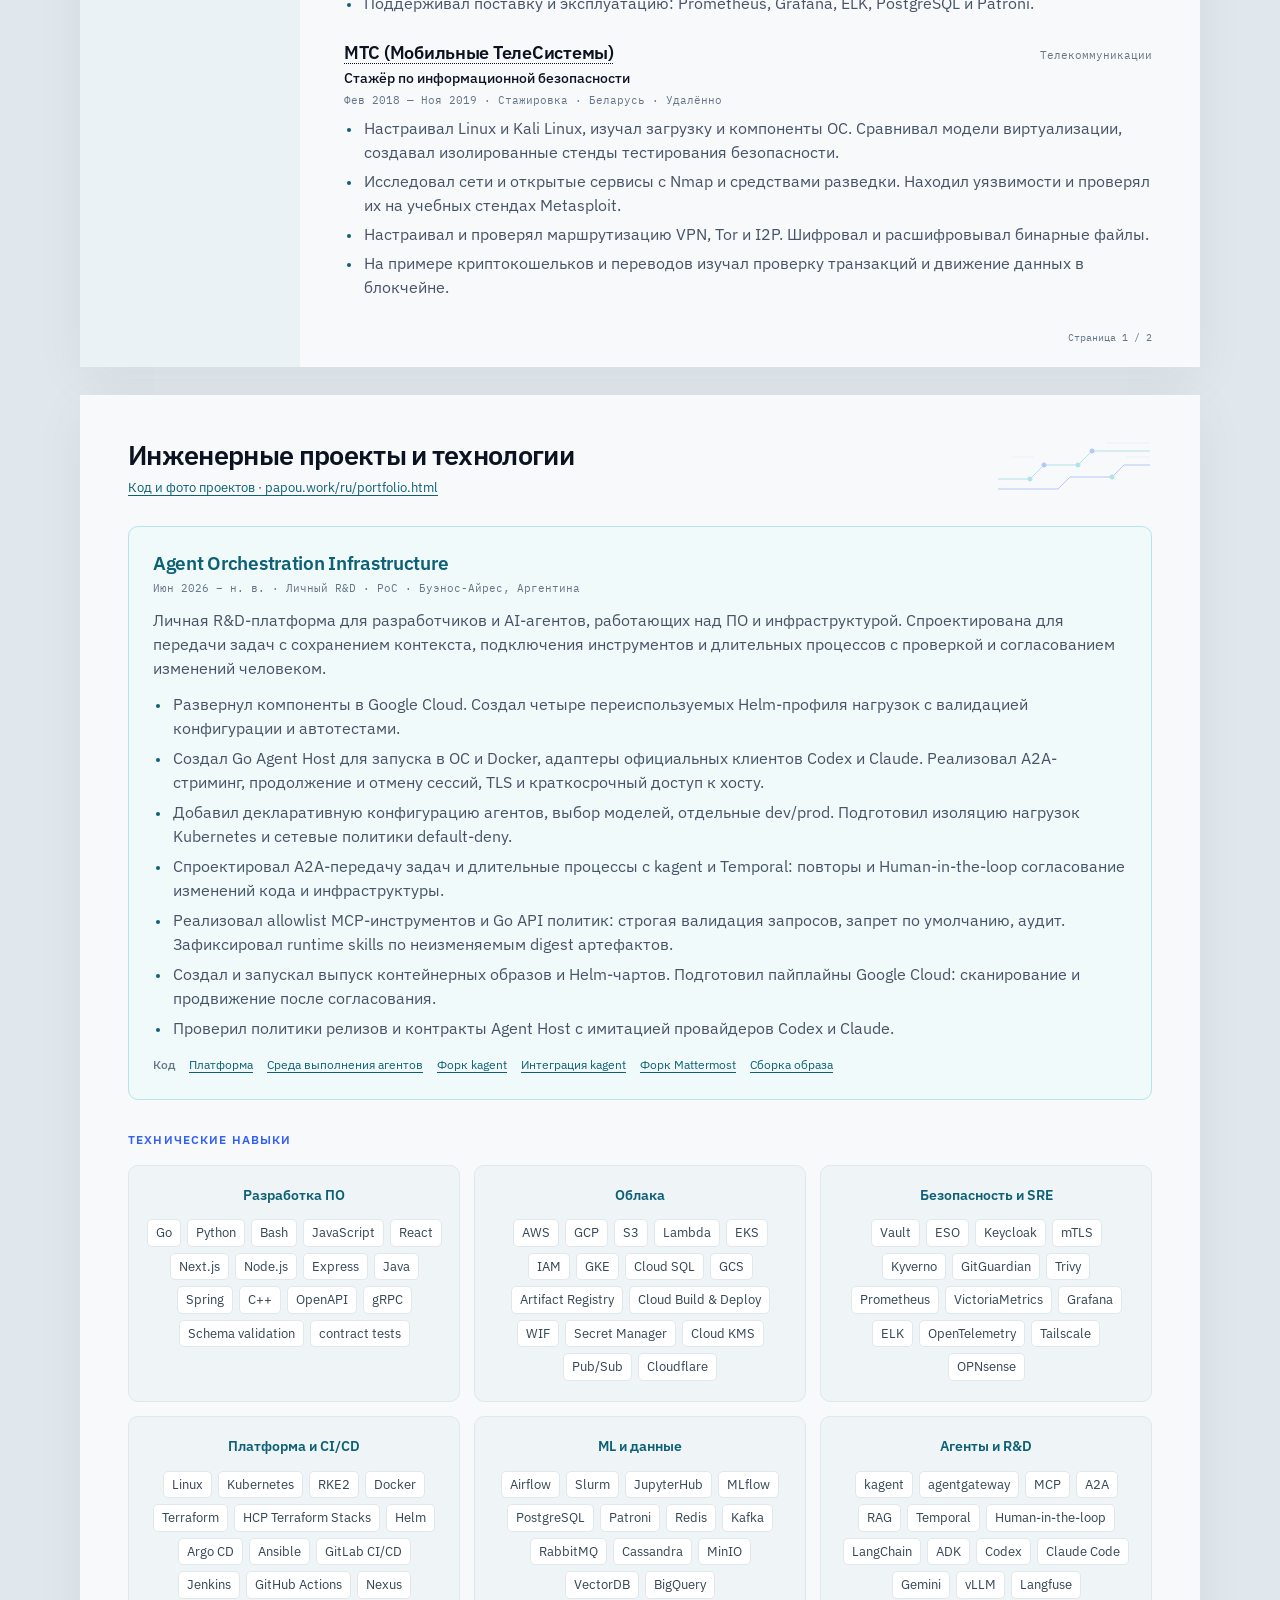
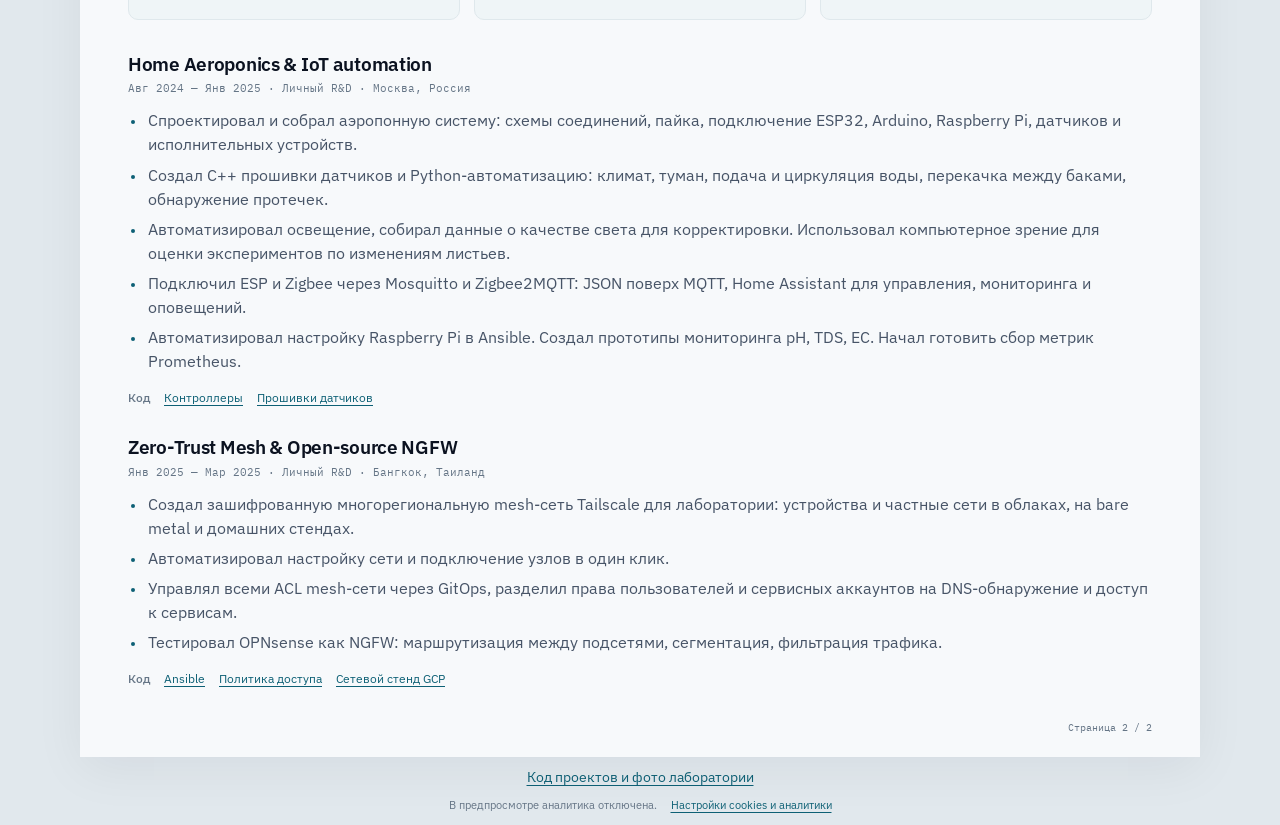
==== commit 2914f115: "Bold CV navigation label and rewrite dash-based prose" ====
--- a/ru/index.html
+++ b/ru/index.html
@@ -37,7 +37,7 @@
   <link rel="describedby" href="/ru/portfolio.jsonld" type="application/ld+json" title="Связи проектов, репозиториев и фотографий">
   <link rel="icon" href="/assets/favicon.svg" type="image/svg+xml">
   <link rel="preload" href="/assets/fonts/ibm-plex-sans.ttf" as="font" type="font/ttf" crossorigin>
-  <link rel="stylesheet" href="/styles.css?v=20260906-unified-toolbar-v3">
+  <link rel="stylesheet" href="/styles.css?v=20260907-bold-cv">
   <script type="application/ld+json">{
   "@context": "https://schema.org",
   "@graph": [
@@ -61,7 +61,7 @@
       "name": "Илья Попов — Senior Platform & SRE Engineer | Резюме",
       "description": "Илья Попов (Ilya Papou), Senior Platform & SRE Engineer. Kubernetes, AWS, Google Cloud и инфраструктура агентов. Резюме, код на GitHub и R&D-прототипы.",
       "inLanguage": "ru",
-      "dateModified": "2026-09-07T15:57:27Z",
+      "dateModified": "2026-09-07T16:26:28Z",
       "primaryImageOfPage": {
         "@type": "ImageObject",
         "contentUrl": "https://papou.work/assets/social/cv-preview-20260906.jpg",
@@ -99,7 +99,7 @@
       "url": "https://papou.work/",
       "image": "https://papou.work/assets/portrait.jpg",
       "jobTitle": "Senior Platform & SRE Engineer",
-      "description": "Создал и сопровождал Kubernetes-платформы и переиспользуемые DevSecOps-пайплайны для production. В личном R&D разработал прототипы инфраструктуры AI-агентов с MCP и A2A и спроектировал процессы с проверкой человеком. В облачных проектах предпочитаю AWS и Google Cloud, для bare-metal и собственной инфраструктуры — RKE2, Proxmox и Ubuntu.",
+      "description": "Создал и сопровождал Kubernetes-платформы и переиспользуемые DevSecOps-пайплайны для production. В личном R&D разработал прототипы инфраструктуры AI-агентов с MCP и A2A и спроектировал процессы с проверкой человеком. Для облачных проектов предпочитаю AWS и Google Cloud. Для bare-metal и собственной инфраструктуры предпочитаю RKE2, Proxmox и Ubuntu.",
       "homeLocation": {
         "@type": "Place",
         "name": "Буэнос-Айрес, Аргентина"
@@ -138,7 +138,7 @@
           <summary aria-label="Выбрать язык, текущий: русский"><span class="current-language-flag" aria-hidden="true">🇷🇺</span><span class="language-caret" aria-hidden="true">▾</span></summary>
           <div class="language-options"><a href="/" lang="en"><span aria-hidden="true">🇬🇧</span> Английский</a><a href="/ru/" lang="ru" aria-current="page"><span aria-hidden="true">🇷🇺</span> Русский</a></div>
         </details>
-        <a id="open-pdf" class="pdf-action" href="/assets/Ilya%20Popov%20CV%20%E2%80%94%20DevOps%20%26%20SRE%20%E2%80%94%20RU.pdf?v=20260907-summary">Открыть PDF</a>
+        <a id="open-pdf" class="pdf-action" href="/assets/Ilya%20Popov%20CV%20%E2%80%94%20DevOps%20%26%20SRE%20%E2%80%94%20RU.pdf?v=20260907-no-dash">Открыть PDF</a>
       </div>
     </nav>
   </div>
@@ -153,7 +153,7 @@
           <h1>Илья Попов</h1>
           <p class="headline">8 лет в IT · 5+ в DevOps и SRE</p>
         </div>
-        <p class="summary">Создал и сопровождал Kubernetes-платформы и переиспользуемые DevSecOps-пайплайны для production. В личном R&amp;D разработал прототипы инфраструктуры AI-агентов с MCP и A2A и спроектировал процессы с проверкой человеком. В облачных проектах предпочитаю AWS и Google Cloud, для bare-metal и собственной инфраструктуры — RKE2, Proxmox и Ubuntu.</p>
+        <p class="summary">Создал и сопровождал Kubernetes-платформы и переиспользуемые DevSecOps-пайплайны для production. В личном R&amp;D разработал прототипы инфраструктуры AI-агентов с MCP и A2A и спроектировал процессы с проверкой человеком. Для облачных проектов предпочитаю AWS и Google Cloud. Для bare-metal и собственной инфраструктуры предпочитаю RKE2, Proxmox и Ubuntu.</p>
       </header>
       <aside class="sidebar" aria-label="Контакты и профиль">
         <div class="portrait">
@@ -233,7 +233,7 @@
               <p class="job-meta"><time datetime="2025-03">Мар 2025</time> — <time datetime="2026-09">Сен 2026</time> · Контракт · Таиланд · Удалённо</p>
             </header>
             <ul class="achievements">
-              <li>Создал и сопровождал RKE2 на bare metal: шифрование etcd, mTLS для Kafka между ЦОД, межсервисного трафика, PostgreSQL и Redis. Централизовал сертификаты в Vault, обновление — через External Secrets Operator (ESO), webhooks и Ansible.</li>
+              <li>Создал и сопровождал RKE2 на bare metal: шифрование etcd, mTLS для Kafka между ЦОД, межсервисного трафика, PostgreSQL и Redis. Централизовал сертификаты в Vault. Настроил обновление через External Secrets Operator (ESO), webhooks и Ansible.</li>
               <li>Стандартизировал поставку сервисов: GitLab CI/CD, общие Helm-чарты, Argo CD.</li>
               <li>Отвечал за on-call, разбирал сбои, документировал восстановление и предотвращение повторных инцидентов.</li>
               <li>Централизовал образы и зависимости в Nexus. Проверки SAST, GitGuardian и Trivy блокировали релизы и Argo CD sync в production. Ставил разработчикам задачи: устранить уязвимости, обновить зависимости, удалить секреты и сменить dev-пароли.</li>
@@ -255,7 +255,7 @@
             <ul class="achievements">
               <li>Создал и возглавил DevOps-команду с 4 прямыми подчинёнными, координировал инфраструктурную группу из ~10 человек. Внедрил общие стандарты, документацию и обмен знаниями.</li>
               <li>Развернул ~8 Kubernetes-кластеров (20+ узлов) через Terraform и GitOps. Связал сервисы Cloud.ru Advanced (технологии Huawei Cloud) с VMware на bare-metal серверах Cloud.ru.</li>
-              <li>Создал DevSecOps-пайплайн Jenkins для 30–40 микросервисов: релизы из Jira, общие Helm-чарты, проверки ИБ, тесты, согласования. Сборка и доставка &gt;6 сервисов — ~5 мин, релиз с согласованием между отделами — до дня. После моего ухода пайплайн работал и поддерживал новые сервисы.</li>
+              <li>Создал DevSecOps-пайплайн Jenkins для 30–40 микросервисов: релизы из Jira, общие Helm-чарты, проверки ИБ, тесты, согласования. Сборка и доставка &gt;6 сервисов занимали ~5 мин, релиз с согласованием между отделами укладывался в день. После моего ухода пайплайн работал и поддерживал новые сервисы.</li>
               <li>Создал SSO PoC на Keycloak и Nginx. Координировал изменения микросервисов, передал требования и ТЗ командам ИБ и разработки. Внедрил Vault, шифрование сервисного трафика и централизованный мониторинг. Проверил аварийное восстановление.</li>
             </ul>
           </article>
@@ -274,7 +274,7 @@
             <ul class="achievements">
               <li>Сопровождал dev/test-среды на ~10 хостах Hyper-V и Windows Server, по ~50 ВМ на каждом, включая Linux и общие инженерные сервисы.</li>
               <li>Развернул Kubernetes на Alt Linux 9.2 в air-gapped среде. Готовил релизы на USB для переноса под контролем ИБ и развёртывал скриптами.</li>
-              <li>Сопровождал Airflow, Cassandra, RabbitMQ, PostgreSQL и Patroni, Docker Swarm, TeamCity, Nexus. Автоматизировал операции: Ansible, Python, Bash. Изолированный доступ — OpenVPN.</li>
+              <li>Сопровождал Airflow, Cassandra, RabbitMQ, PostgreSQL и Patroni, Docker Swarm, TeamCity, Nexus. Автоматизировал операции: Ansible, Python, Bash. Изолированный доступ настроил через OpenVPN.</li>
             </ul>
           </article>
 
--- a/styles.css
+++ b/styles.css
@@ -324,8 +324,9 @@
   outline-offset: 3px;
 }
 
-.site-brand {
+.site-toolbar > .site-brand {
   flex-shrink: 0;
+  font-weight: 700;
 }
 
 .site-toolbar nav {
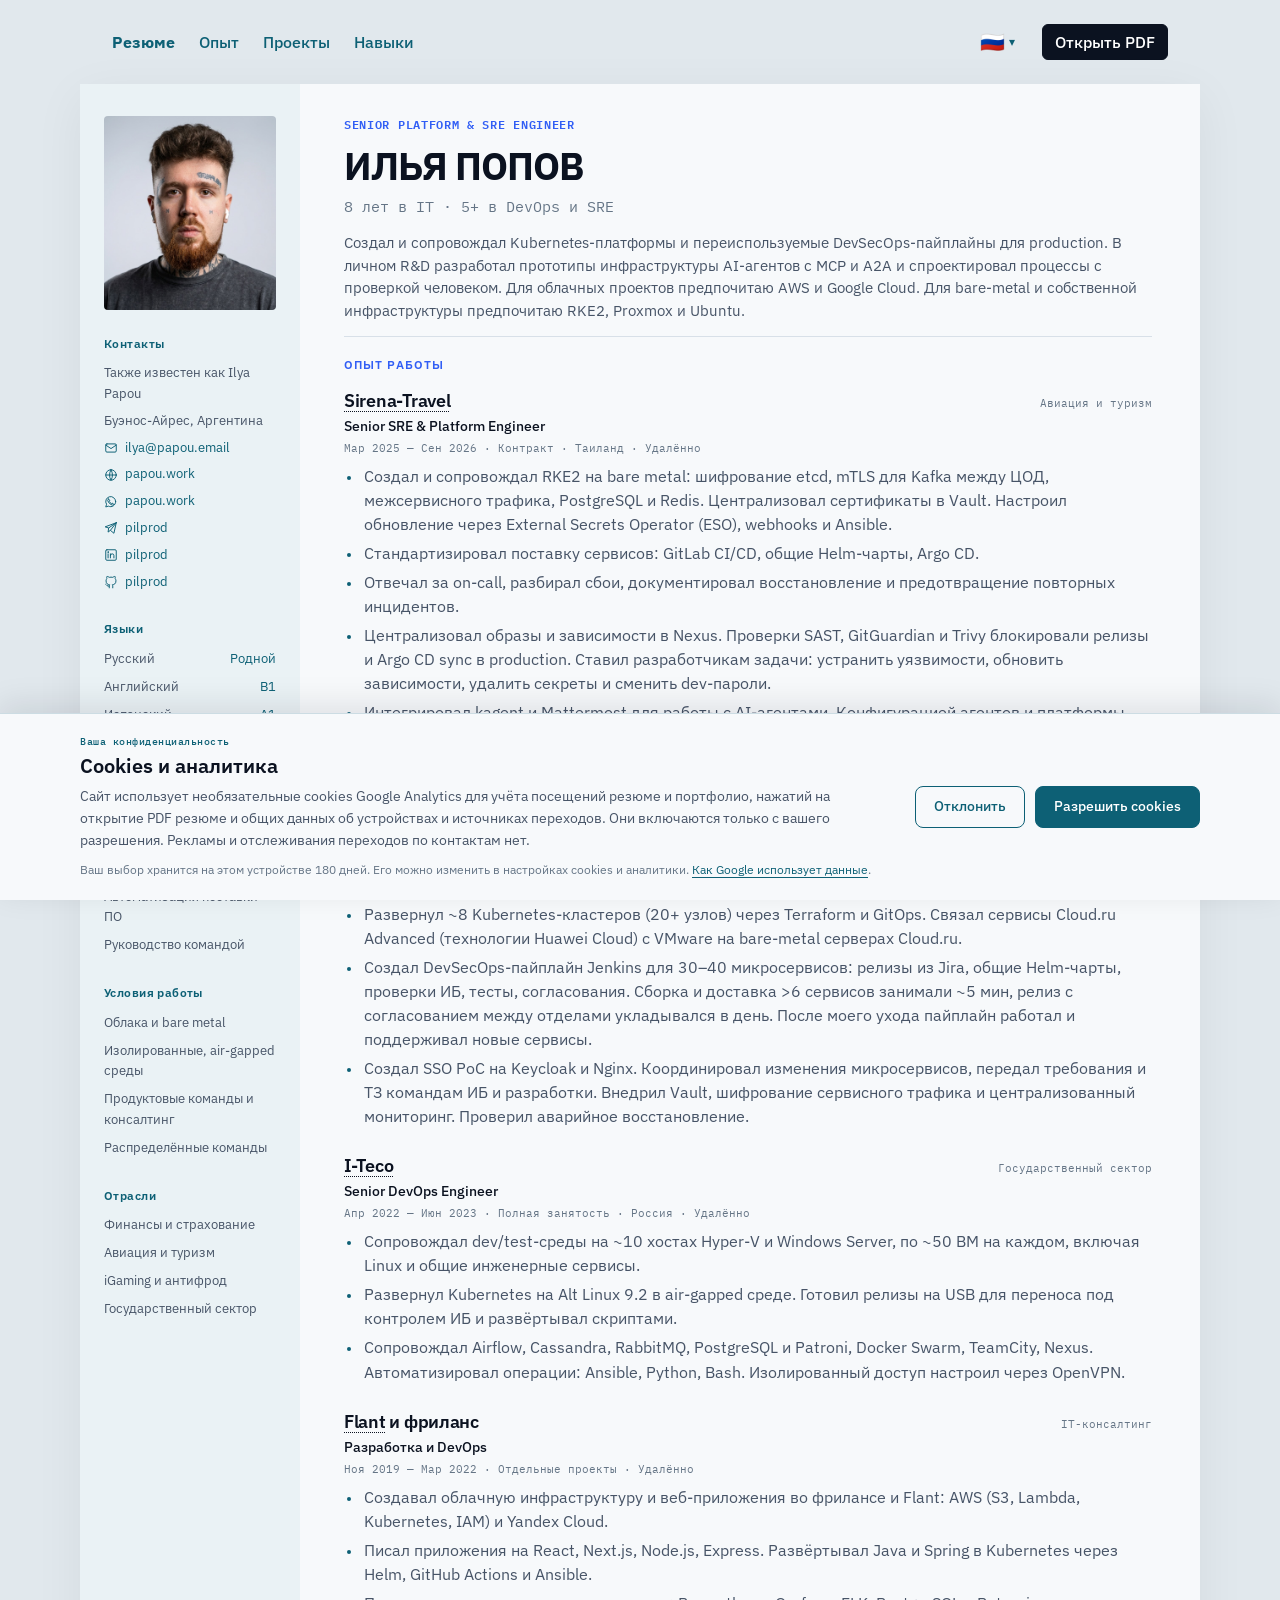
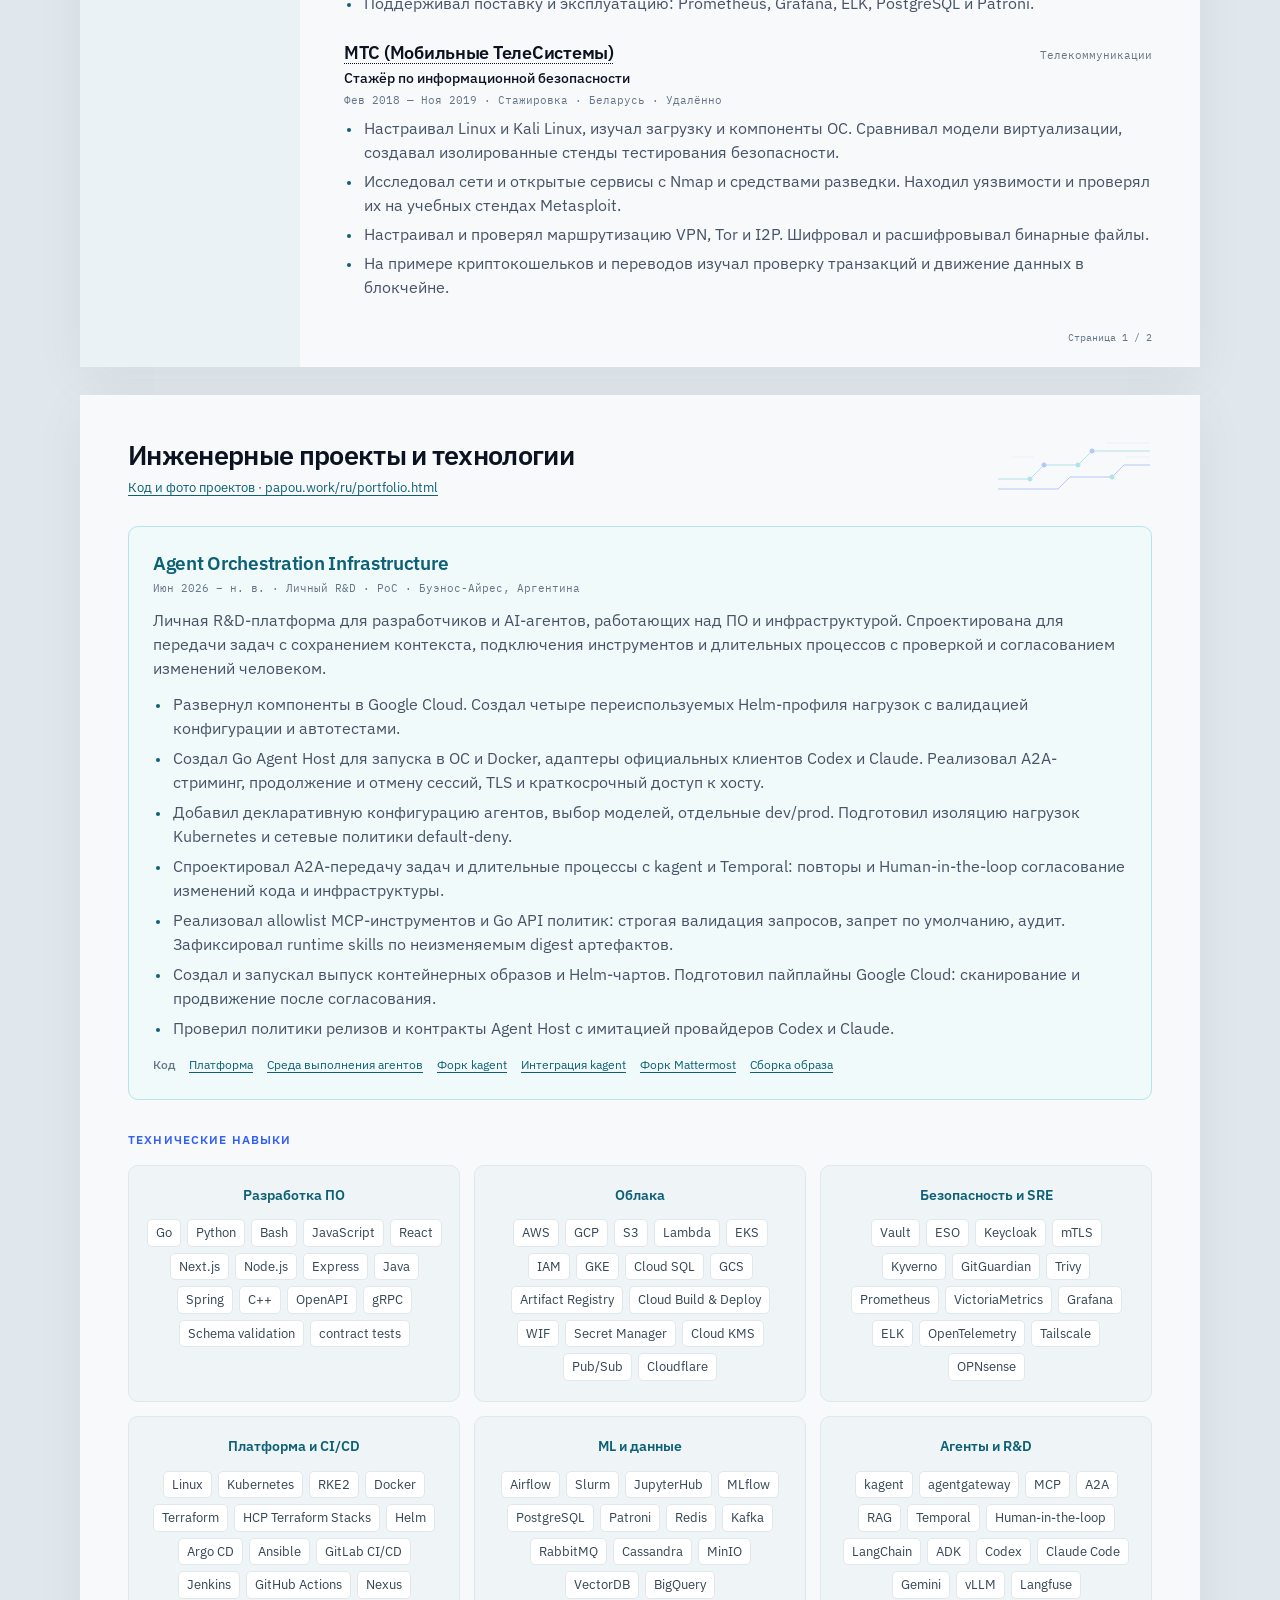
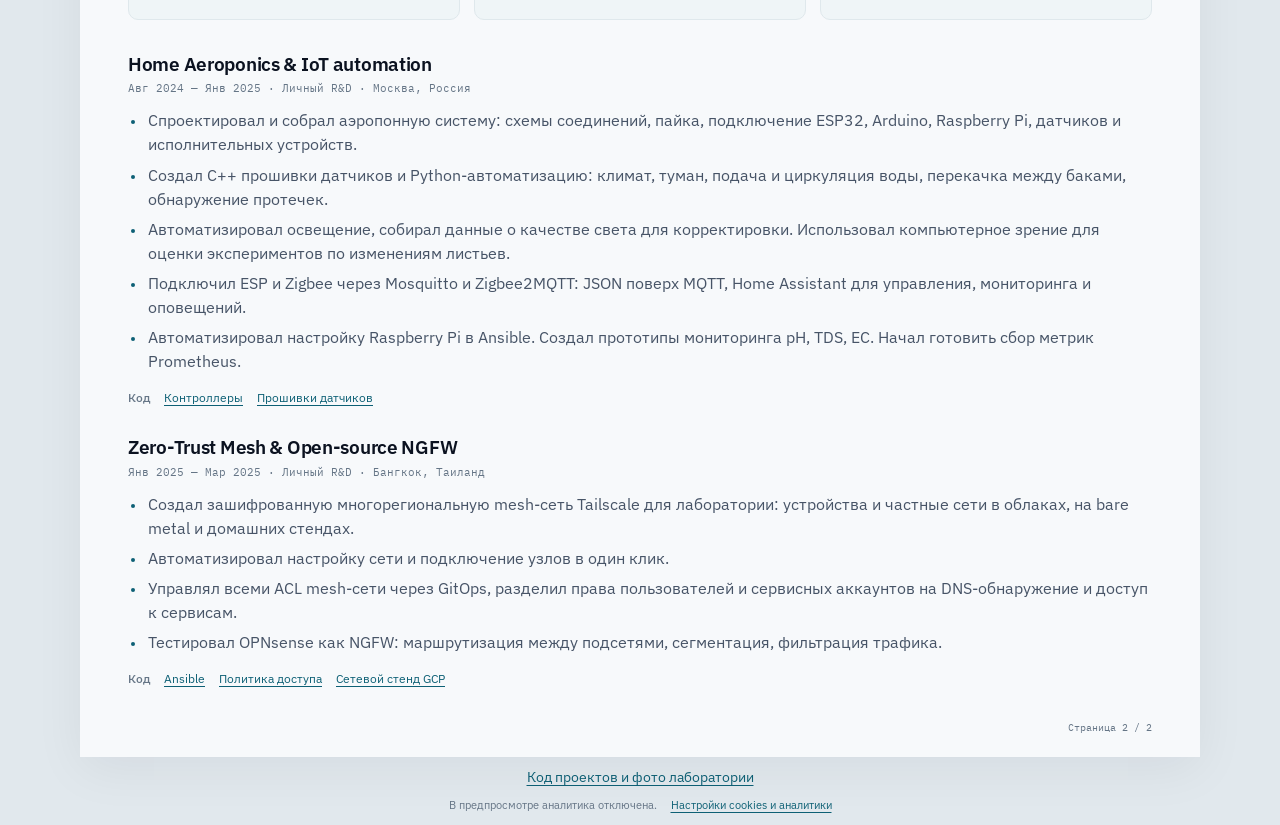
==== commit e5344979: "Measure portfolio visits and consented CV PDF opens" ====
--- a/ru/index.html
+++ b/ru/index.html
@@ -513,7 +513,7 @@
     <div class="analytics-copy">
       <p class="analytics-kicker">Ваша конфиденциальность</p>
       <h2 id="analytics-heading">Cookies и аналитика</h2>
-      <p>Сайт использует необязательные cookies Google Analytics для учёта посещений и общих данных об устройствах и источниках переходов. Они включаются только с вашего разрешения. Рекламы и отслеживания переходов по контактам нет.</p>
+      <p>Сайт использует необязательные cookies Google Analytics для учёта посещений резюме и портфолио, нажатий на открытие PDF резюме и общих данных об устройствах и источниках переходов. Они включаются только с вашего разрешения. Рекламы и отслеживания переходов по контактам нет.</p>
       <p class="analytics-note">Ваш выбор хранится на этом устройстве 180 дней. Его можно изменить в настройках cookies и аналитики. <a href="https://policies.google.com/technologies/partner-sites" target="_blank" rel="noopener noreferrer">Как Google использует данные</a>.</p>
     </div>
     <div class="analytics-actions">
@@ -521,7 +521,7 @@
       <button class="analytics-allow" id="analytics-allow" type="button">Разрешить cookies</button>
     </div>
   </section>
-  <script src="/analytics.js?v=20260906-languages" defer></script>
+  <script src="/analytics.js?v=20260923-coverage" defer></script>
   <script>
     const screenTitle = document.title;
     const setPrintTitle = () => { document.title = "Ilya Popov CV — DevOps & SRE — RU"; };
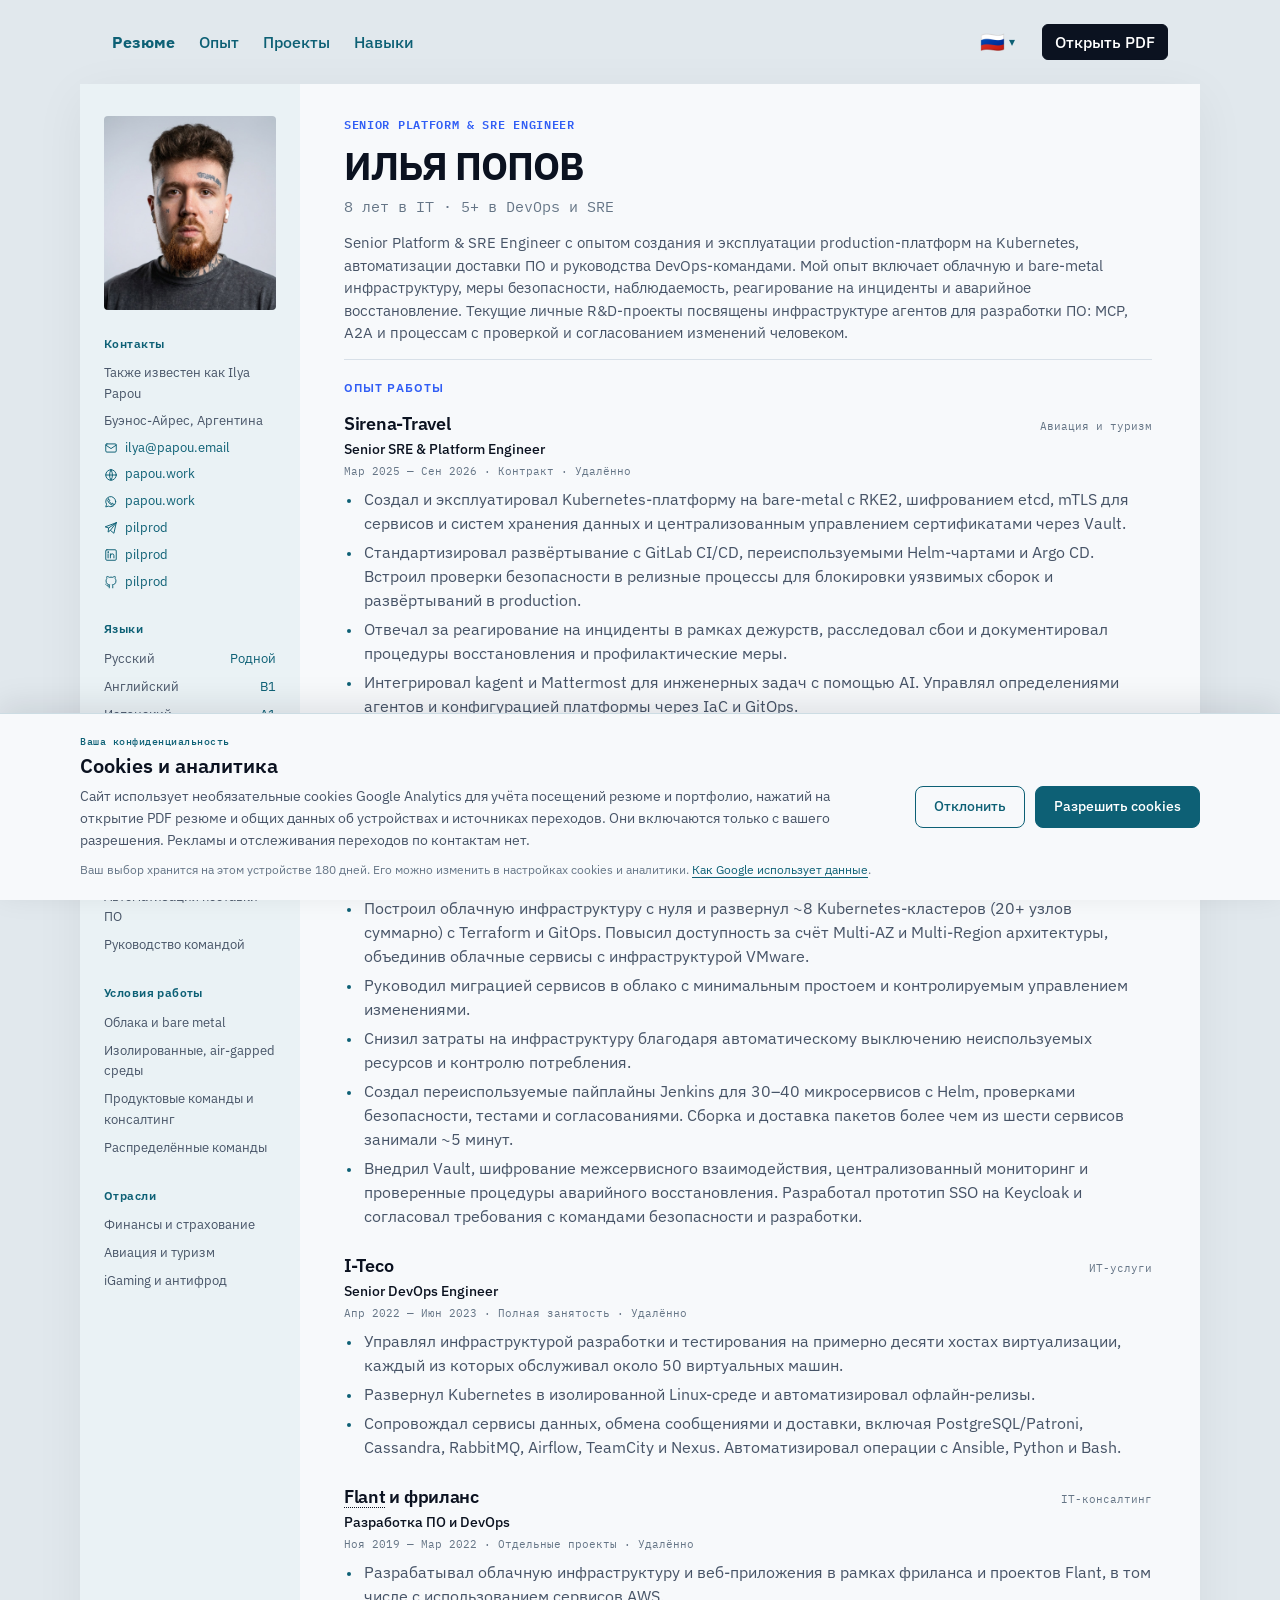
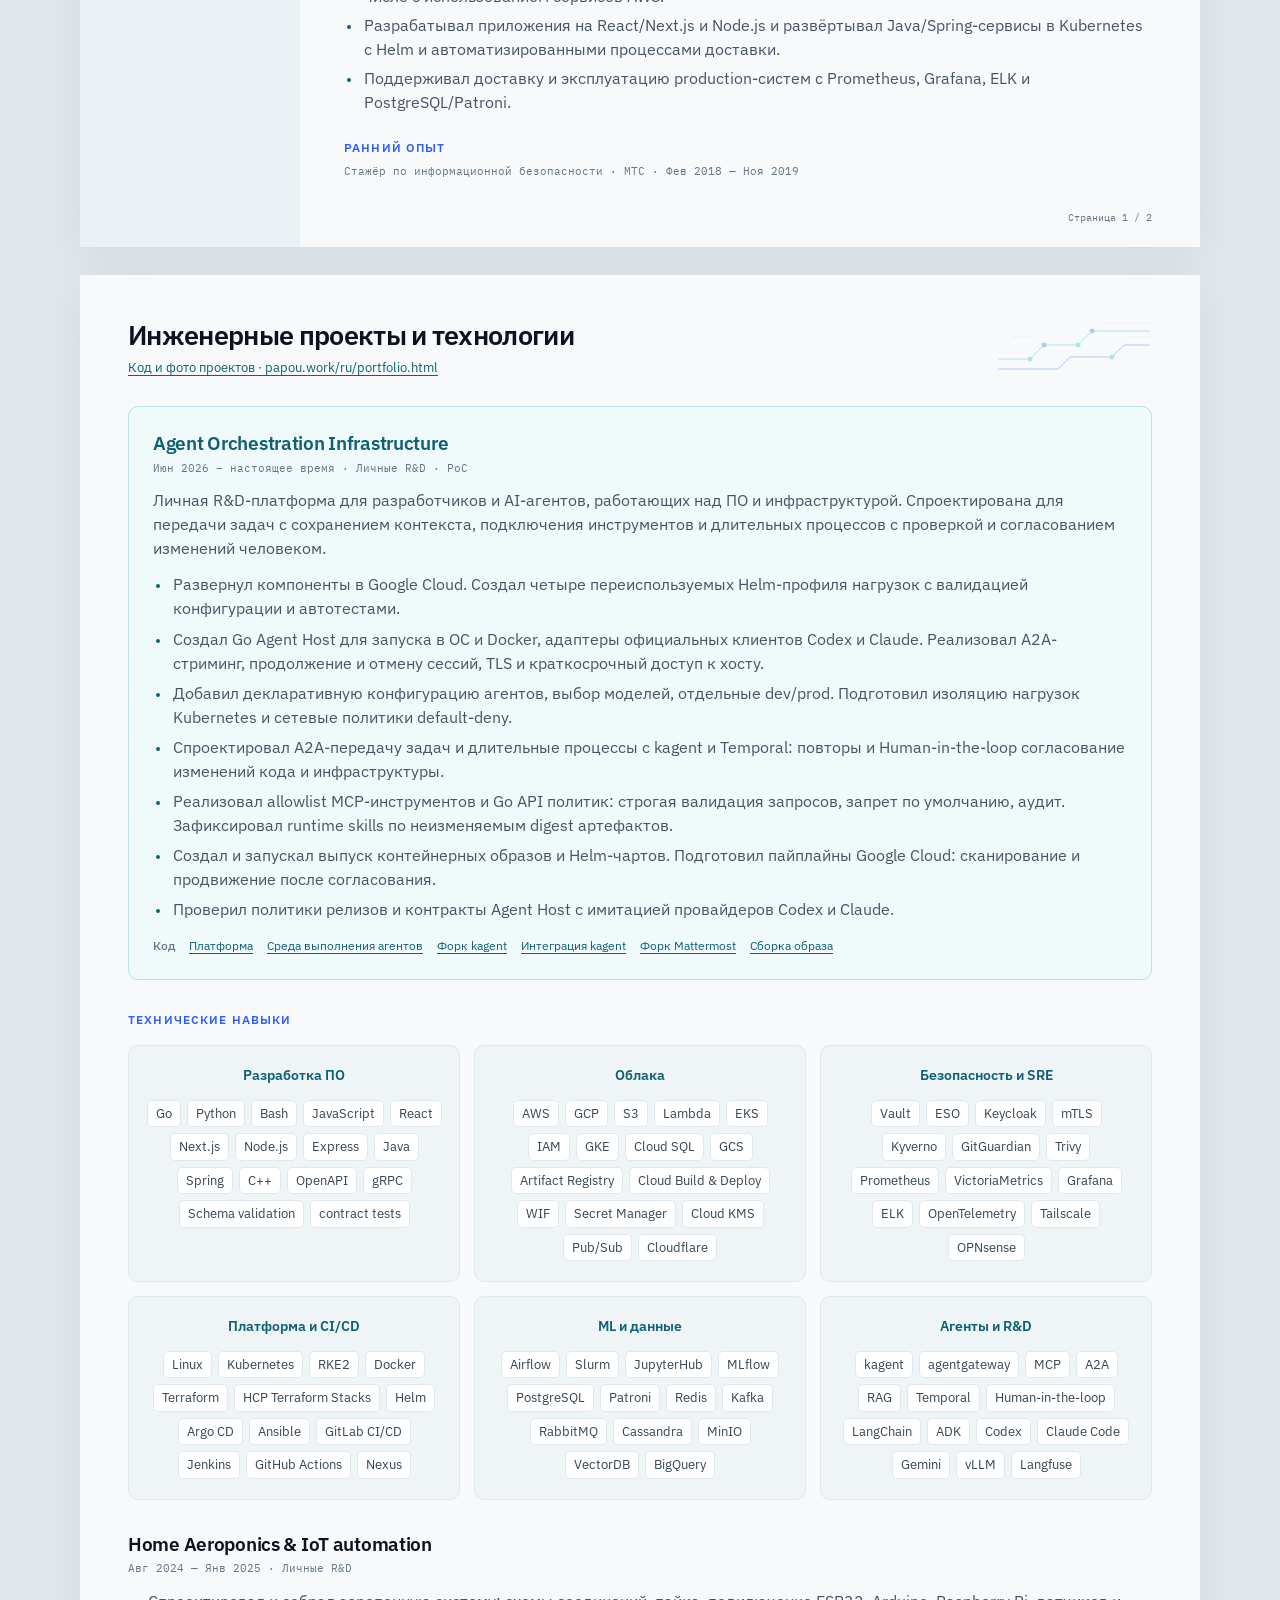
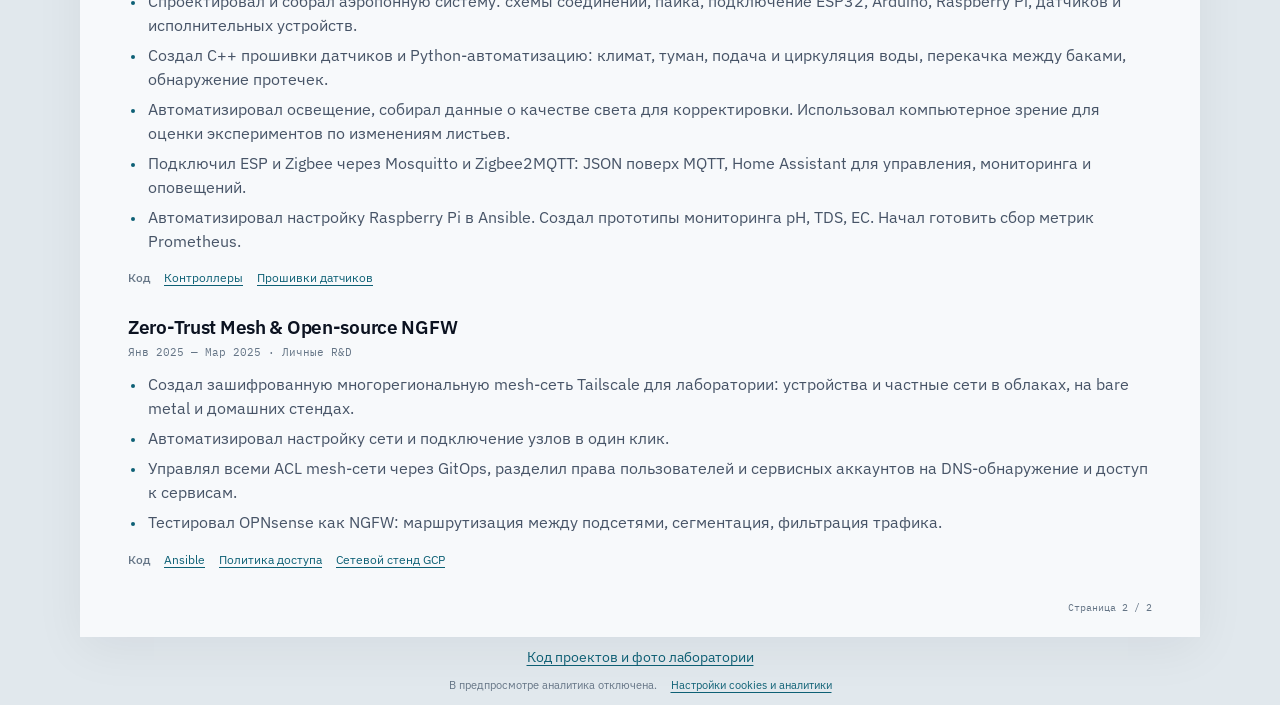
==== commit 708dbb5e: "Refine bilingual CV experience and refresh PDFs" ====
--- a/ru/index.html
+++ b/ru/index.html
@@ -99,7 +99,7 @@
       "url": "https://papou.work/",
       "image": "https://papou.work/assets/portrait.jpg",
       "jobTitle": "Senior Platform & SRE Engineer",
-      "description": "Создал и сопровождал Kubernetes-платформы и переиспользуемые DevSecOps-пайплайны для production. В личном R&D разработал прототипы инфраструктуры AI-агентов с MCP и A2A и спроектировал процессы с проверкой человеком. Для облачных проектов предпочитаю AWS и Google Cloud. Для bare-metal и собственной инфраструктуры предпочитаю RKE2, Proxmox и Ubuntu.",
+      "description": "Senior Platform & SRE Engineer с опытом создания и эксплуатации production-платформ на Kubernetes, автоматизации доставки ПО и руководства DevOps-командами. Мой опыт включает облачную и bare-metal инфраструктуру, меры безопасности, наблюдаемость, реагирование на инциденты и аварийное восстановление. Текущие личные R&D-проекты посвящены инфраструктуре агентов для разработки ПО: MCP, A2A и процессам с проверкой и согласованием изменений человеком.",
       "homeLocation": {
         "@type": "Place",
         "name": "Буэнос-Айрес, Аргентина"
@@ -153,7 +153,7 @@
           <h1>Илья Попов</h1>
           <p class="headline">8 лет в IT · 5+ в DevOps и SRE</p>
         </div>
-        <p class="summary">Создал и сопровождал Kubernetes-платформы и переиспользуемые DevSecOps-пайплайны для production. В личном R&amp;D разработал прототипы инфраструктуры AI-агентов с MCP и A2A и спроектировал процессы с проверкой человеком. Для облачных проектов предпочитаю AWS и Google Cloud. Для bare-metal и собственной инфраструктуры предпочитаю RKE2, Proxmox и Ubuntu.</p>
+        <p class="summary">Senior Platform &amp; SRE Engineer с опытом создания и эксплуатации production-платформ на Kubernetes, автоматизации доставки ПО и руководства DevOps-командами. Мой опыт включает облачную и bare-metal инфраструктуру, меры безопасности, наблюдаемость, реагирование на инциденты и аварийное восстановление. Текущие личные R&amp;D-проекты посвящены инфраструктуре агентов для разработки ПО: MCP, A2A и процессам с проверкой и согласованием изменений человеком.</p>
       </header>
       <aside class="sidebar" aria-label="Контакты и профиль">
         <div class="portrait">
@@ -213,7 +213,6 @@
                 <li>Финансы и страхование</li>
                 <li>Авиация и туризм</li>
                 <li>iGaming и антифрод</li>
-                <li>Государственный сектор</li>
               </ul>
             </section>
           </div>
@@ -221,99 +220,70 @@
       </aside>
       <section class="experience" id="experience" aria-labelledby="experience-heading">
         <h2 class="section-label" id="experience-heading">Опыт работы</h2>
-          <article class="job">
-            <header class="job-header">
-              <div class="job-title-line">
-                <div class="job-heading">
-                <h3 class="company"><a href="https://sirena-travel.com/">Sirena-Travel</a></h3>
-                <p class="job-role">Senior SRE &amp; Platform Engineer</p>
-                </div>
-                <span class="job-domain">Авиация и туризм</span>
-              </div>
-              <p class="job-meta"><time datetime="2025-03">Мар 2025</time> — <time datetime="2026-09">Сен 2026</time> · Контракт · Таиланд · Удалённо</p>
-            </header>
-            <ul class="achievements">
-              <li>Создал и сопровождал RKE2 на bare metal: шифрование etcd, mTLS для Kafka между ЦОД, межсервисного трафика, PostgreSQL и Redis. Централизовал сертификаты в Vault. Настроил обновление через External Secrets Operator (ESO), webhooks и Ansible.</li>
-              <li>Стандартизировал поставку сервисов: GitLab CI/CD, общие Helm-чарты, Argo CD.</li>
-              <li>Отвечал за on-call, разбирал сбои, документировал восстановление и предотвращение повторных инцидентов.</li>
-              <li>Централизовал образы и зависимости в Nexus. Проверки SAST, GitGuardian и Trivy блокировали релизы и Argo CD sync в production. Ставил разработчикам задачи: устранить уязвимости, обновить зависимости, удалить секреты и сменить dev-пароли.</li>
-              <li>Интегрировал kagent и Mattermost для работы с AI-агентами. Конфигурацией агентов и платформы управлял через IaC и GitOps.</li>
-            </ul>
-          </article>
-
-          <article class="job">
-            <header class="job-header">
-              <div class="job-title-line">
-                <div class="job-heading">
-                <h3 class="company"><a href="https://www.sberbank.com/" aria-label="Сбербанк страховой брокер"><span class="company-name-full">Сбербанк страховой брокер</span><span class="company-name-short" aria-hidden="true">Сбербанк страх. брокер</span></a></h3>
-                <p class="job-role">Руководитель DevOps</p>
-                </div>
-                <span class="job-domain">Финансы и страхование</span>
-              </div>
-              <p class="job-meta"><time datetime="2023-06">Июн 2023</time> — <time datetime="2025-03">Мар 2025</time> · Полная занятость · Россия · Гибрид</p>
-            </header>
-            <ul class="achievements">
-              <li>Создал и возглавил DevOps-команду с 4 прямыми подчинёнными, координировал инфраструктурную группу из ~10 человек. Внедрил общие стандарты, документацию и обмен знаниями.</li>
-              <li>Развернул ~8 Kubernetes-кластеров (20+ узлов) через Terraform и GitOps. Связал сервисы Cloud.ru Advanced (технологии Huawei Cloud) с VMware на bare-metal серверах Cloud.ru.</li>
-              <li>Создал DevSecOps-пайплайн Jenkins для 30–40 микросервисов: релизы из Jira, общие Helm-чарты, проверки ИБ, тесты, согласования. Сборка и доставка &gt;6 сервисов занимали ~5 мин, релиз с согласованием между отделами укладывался в день. После моего ухода пайплайн работал и поддерживал новые сервисы.</li>
-              <li>Создал SSO PoC на Keycloak и Nginx. Координировал изменения микросервисов, передал требования и ТЗ командам ИБ и разработки. Внедрил Vault, шифрование сервисного трафика и централизованный мониторинг. Проверил аварийное восстановление.</li>
-            </ul>
-          </article>
-
-          <article class="job">
-            <header class="job-header">
-              <div class="job-title-line">
-                <div class="job-heading">
-                <h3 class="company"><a href="https://www.i-teco.ru/">I-Teco</a></h3>
-                <p class="job-role">Senior DevOps Engineer</p>
-                </div>
-                <span class="job-domain">Государственный сектор</span>
-              </div>
-              <p class="job-meta"><time datetime="2022-04">Апр 2022</time> — <time datetime="2023-06">Июн 2023</time> · Полная занятость · Россия · Удалённо</p>
-            </header>
-            <ul class="achievements">
-              <li>Сопровождал dev/test-среды на ~10 хостах Hyper-V и Windows Server, по ~50 ВМ на каждом, включая Linux и общие инженерные сервисы.</li>
-              <li>Развернул Kubernetes на Alt Linux 9.2 в air-gapped среде. Готовил релизы на USB для переноса под контролем ИБ и развёртывал скриптами.</li>
-              <li>Сопровождал Airflow, Cassandra, RabbitMQ, PostgreSQL и Patroni, Docker Swarm, TeamCity, Nexus. Автоматизировал операции: Ansible, Python, Bash. Изолированный доступ настроил через OpenVPN.</li>
-            </ul>
-          </article>
-
-          <article class="job">
-            <header class="job-header">
-              <div class="job-title-line">
-                <div class="job-heading">
-                <h3 class="company"><a href="https://flant.ru/">Flant</a> и фриланс</h3>
-                <p class="job-role">Разработка и DevOps</p>
-                </div>
-                <span class="job-domain">IT-консалтинг</span>
-              </div>
-              <p class="job-meta"><time datetime="2019-11">Ноя 2019</time> — <time datetime="2022-03">Мар 2022</time> · Отдельные проекты · Удалённо</p>
-            </header>
-            <ul class="achievements">
-              <li>Создавал облачную инфраструктуру и веб-приложения во фрилансе и Flant: AWS (S3, Lambda, Kubernetes, IAM) и Yandex Cloud.</li>
-              <li>Писал приложения на React, Next.js, Node.js, Express. Развёртывал Java и Spring в Kubernetes через Helm, GitHub Actions и Ansible.</li>
-              <li>Поддерживал поставку и эксплуатацию: Prometheus, Grafana, ELK, PostgreSQL и Patroni.</li>
-            </ul>
-          </article>
-
-          <article class="job">
-            <header class="job-header">
-              <div class="job-title-line">
-                <div class="job-heading">
-                <h3 class="company"><a href="https://mts.ru/">МТС (Мобильные ТелеСистемы)</a></h3>
-                <p class="job-role">Стажёр по информационной безопасности</p>
-                </div>
-                <span class="job-domain">Телекоммуникации</span>
-              </div>
-              <p class="job-meta"><time datetime="2018-02">Фев 2018</time> — <time datetime="2019-11">Ноя 2019</time> · Стажировка · Беларусь · Удалённо</p>
-            </header>
-            <ul class="achievements">
-              <li>Настраивал Linux и Kali Linux, изучал загрузку и компоненты ОС. Сравнивал модели виртуализации, создавал изолированные стенды тестирования безопасности.</li>
-              <li>Исследовал сети и открытые сервисы с Nmap и средствами разведки. Находил уязвимости и проверял их на учебных стендах Metasploit.</li>
-              <li>Настраивал и проверял маршрутизацию VPN, Tor и I2P. Шифровал и расшифровывал бинарные файлы.</li>
-              <li>На примере криптокошельков и переводов изучал проверку транзакций и движение данных в блокчейне.</li>
-            </ul>
-          </article>
+        <article class="job">
+          <header class="job-header">
+            <div class="job-title-line"><div class="job-heading">
+              <h3 class="company">Sirena-Travel</h3>
+              <p class="job-role">Senior SRE &amp; Platform Engineer</p>
+            </div><span class="job-domain">Авиация и туризм</span></div>
+            <p class="job-meta"><time datetime="2025-03">Мар 2025</time> — <time datetime="2026-09">Сен 2026</time> · Контракт · Удалённо</p>
+          </header>
+          <ul class="achievements">
+            <li>Создал и эксплуатировал Kubernetes-платформу на bare-metal с RKE2, шифрованием etcd, mTLS для сервисов и систем хранения данных и централизованным управлением сертификатами через Vault.</li>
+            <li>Стандартизировал развёртывание с GitLab CI/CD, переиспользуемыми Helm-чартами и Argo CD. Встроил проверки безопасности в релизные процессы для блокировки уязвимых сборок и развёртываний в production.</li>
+            <li>Отвечал за реагирование на инциденты в рамках дежурств, расследовал сбои и документировал процедуры восстановления и профилактические меры.</li>
+            <li>Интегрировал kagent и Mattermost для инженерных задач с помощью AI. Управлял определениями агентов и конфигурацией платформы через IaC и GitOps.</li>
+          </ul>
+        </article>
+        <article class="job">
+          <header class="job-header">
+            <div class="job-title-line"><div class="job-heading">
+              <h3 class="company">Сбербанк Страховой брокер</h3>
+              <p class="job-role">Руководитель DevOps</p>
+            </div><span class="job-domain">Финансы и страхование</span></div>
+            <p class="job-meta"><time datetime="2023-06">Июн 2023</time> — <time datetime="2025-03">Мар 2025</time> · Полная занятость · Гибридно</p>
+          </header>
+          <ul class="achievements">
+            <li>Создал DevOps-команду с четырьмя сотрудниками в прямом подчинении и координировал инфраструктурную группу из ~10 человек. Организовал онбординг, обучение, обмен знаниями и регулярные технические ревью.</li>
+            <li>Построил облачную инфраструктуру с нуля и развернул ~8 Kubernetes-кластеров (20+ узлов суммарно) с Terraform и GitOps. Повысил доступность за счёт Multi-AZ и Multi-Region архитектуры, объединив облачные сервисы с инфраструктурой VMware.</li>
+            <li>Руководил миграцией сервисов в облако с минимальным простоем и контролируемым управлением изменениями.</li>
+            <li>Снизил затраты на инфраструктуру благодаря автоматическому выключению неиспользуемых ресурсов и контролю потребления.</li>
+            <li>Создал переиспользуемые пайплайны Jenkins для 30–40 микросервисов с Helm, проверками безопасности, тестами и согласованиями. Сборка и доставка пакетов более чем из шести сервисов занимали ~5 минут.</li>
+            <li>Внедрил Vault, шифрование межсервисного взаимодействия, централизованный мониторинг и проверенные процедуры аварийного восстановления. Разработал прототип SSO на Keycloak и согласовал требования с командами безопасности и разработки.</li>
+          </ul>
+        </article>
+        <article class="job">
+          <header class="job-header">
+            <div class="job-title-line"><div class="job-heading">
+              <h3 class="company">I-Teco</h3>
+              <p class="job-role">Senior DevOps Engineer</p>
+            </div><span class="job-domain">ИТ-услуги</span></div>
+            <p class="job-meta"><time datetime="2022-04">Апр 2022</time> — <time datetime="2023-06">Июн 2023</time> · Полная занятость · Удалённо</p>
+          </header>
+          <ul class="achievements">
+            <li>Управлял инфраструктурой разработки и тестирования на примерно десяти хостах виртуализации, каждый из которых обслуживал около 50 виртуальных машин.</li>
+            <li>Развернул Kubernetes в изолированной Linux-среде и автоматизировал офлайн-релизы.</li>
+            <li>Сопровождал сервисы данных, обмена сообщениями и доставки, включая PostgreSQL/Patroni, Cassandra, RabbitMQ, Airflow, TeamCity и Nexus. Автоматизировал операции с Ansible, Python и Bash.</li>
+          </ul>
+        </article>
+        <article class="job">
+          <header class="job-header">
+            <div class="job-title-line"><div class="job-heading">
+              <h3 class="company"><a href="https://flant.ru/">Flant</a> и фриланс</h3>
+              <p class="job-role">Разработка ПО и DevOps</p>
+            </div><span class="job-domain">IT-консалтинг</span></div>
+            <p class="job-meta"><time datetime="2019-11">Ноя 2019</time> — <time datetime="2022-03">Мар 2022</time> · Отдельные проекты · Удалённо</p>
+          </header>
+          <ul class="achievements">
+            <li>Разрабатывал облачную инфраструктуру и веб-приложения в рамках фриланса и проектов Flant, в том числе с использованием сервисов AWS.</li>
+            <li>Разрабатывал приложения на React/Next.js и Node.js и развёртывал Java/Spring-сервисы в Kubernetes с Helm и автоматизированными процессами доставки.</li>
+            <li>Поддерживал доставку и эксплуатацию production-систем с Prometheus, Grafana, ELK и PostgreSQL/Patroni.</li>
+          </ul>
+        </article>
+        <article class="job job-earlier">
+          <h3 class="section-label">Ранний опыт</h3>
+          <p class="job-meta">Стажёр по информационной безопасности · МТС · <time datetime="2018-02">Фев 2018</time> — <time datetime="2019-11">Ноя 2019</time></p>
+        </article>
       </section>
       <footer class="page-number" aria-hidden="true">Страница 1 / 2</footer>
     </section>
@@ -327,7 +297,7 @@
         <article class="project project-agent">
           <header>
             <h2 class="project-title" id="projects-heading">Agent Orchestration Infrastructure</h2>
-            <p class="project-meta"><time datetime="2026-06">Июн 2026</time> – н. в. · Личный R&amp;D · PoC · Буэнос-Айрес, Аргентина</p>
+            <p class="project-meta"><time datetime="2026-06">Июн 2026</time> – настоящее время · Личные R&amp;D · PoC</p>
           </header>
           <p class="project-summary">Личная R&amp;D-платформа для разработчиков и AI-агентов, работающих над ПО и инфраструктурой. Спроектирована для передачи задач с сохранением контекста, подключения инструментов и длительных процессов с проверкой и согласованием изменений человеком.</p>
           <ul class="achievements">
@@ -472,7 +442,7 @@
           <article class="project">
             <header>
               <h3 id="home-aeroponics">Home Aeroponics &amp; IoT automation</h3>
-              <p class="project-meta"><time datetime="2024-08">Авг 2024</time> — <time datetime="2025-01">Янв 2025</time> · Личный R&amp;D · Москва, Россия</p>
+              <p class="project-meta"><time datetime="2024-08">Авг 2024</time> — <time datetime="2025-01">Янв 2025</time> · Личные R&amp;D</p>
             </header>
             <ul class="achievements">
               <li>Спроектировал и собрал аэропонную систему: схемы соединений, пайка, подключение ESP32, Arduino, Raspberry Pi, датчиков и исполнительных устройств.</li>
@@ -487,7 +457,7 @@
           <article class="project">
             <header>
               <h3 id="zero-trust-mesh">Zero-Trust Mesh &amp; Open-source NGFW</h3>
-              <p class="project-meta"><time datetime="2025-01">Янв 2025</time> — <time datetime="2025-03">Мар 2025</time> · Личный R&amp;D · Бангкок, Таиланд</p>
+              <p class="project-meta"><time datetime="2025-01">Янв 2025</time> — <time datetime="2025-03">Мар 2025</time> · Личные R&amp;D</p>
             </header>
             <ul class="achievements">
               <li>Создал зашифрованную многорегиональную mesh-сеть Tailscale для лаборатории: устройства и частные сети в облаках, на bare metal и домашних стендах.</li>
--- a/styles.css
+++ b/styles.css
@@ -558,6 +558,10 @@
   margin-top: 29px;
 }
 
+.job-earlier .section-label {
+  margin-bottom: 6px;
+}
+
 .job-header {
   margin-bottom: 10px;
 }
